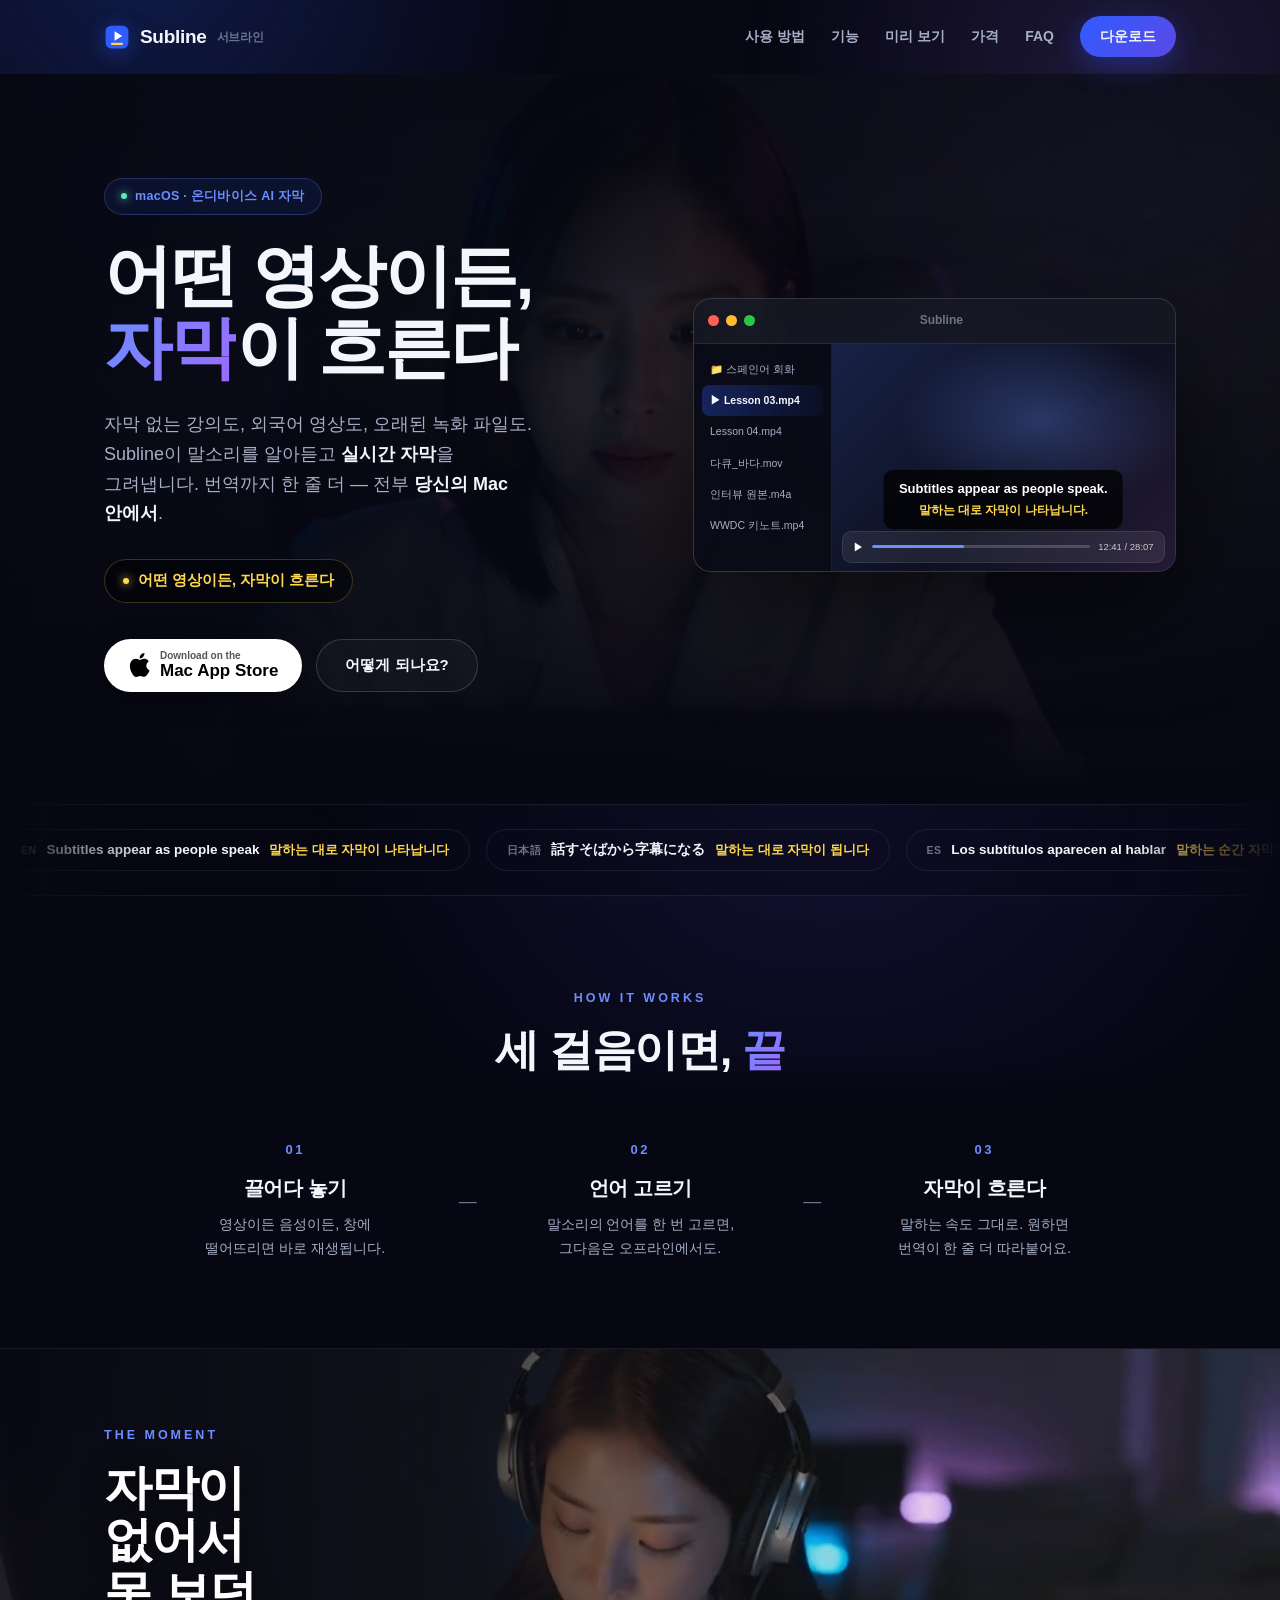
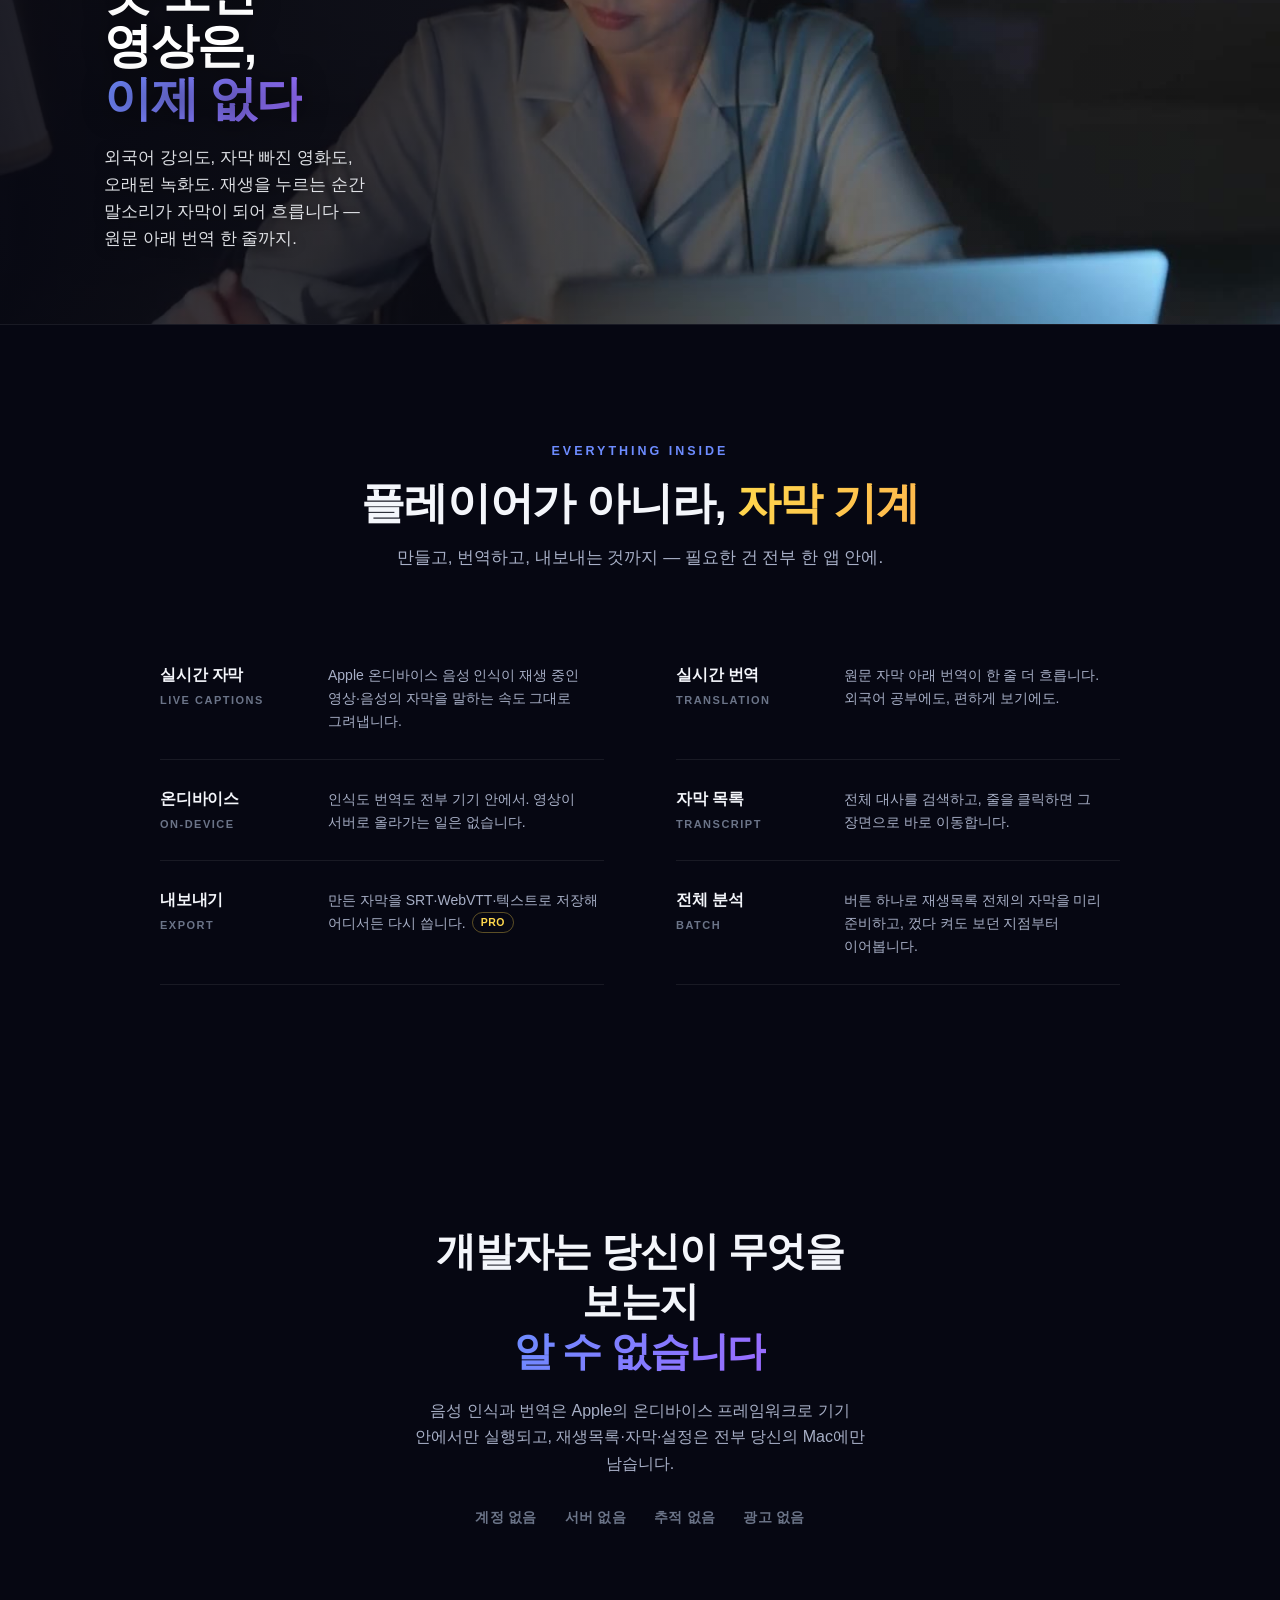
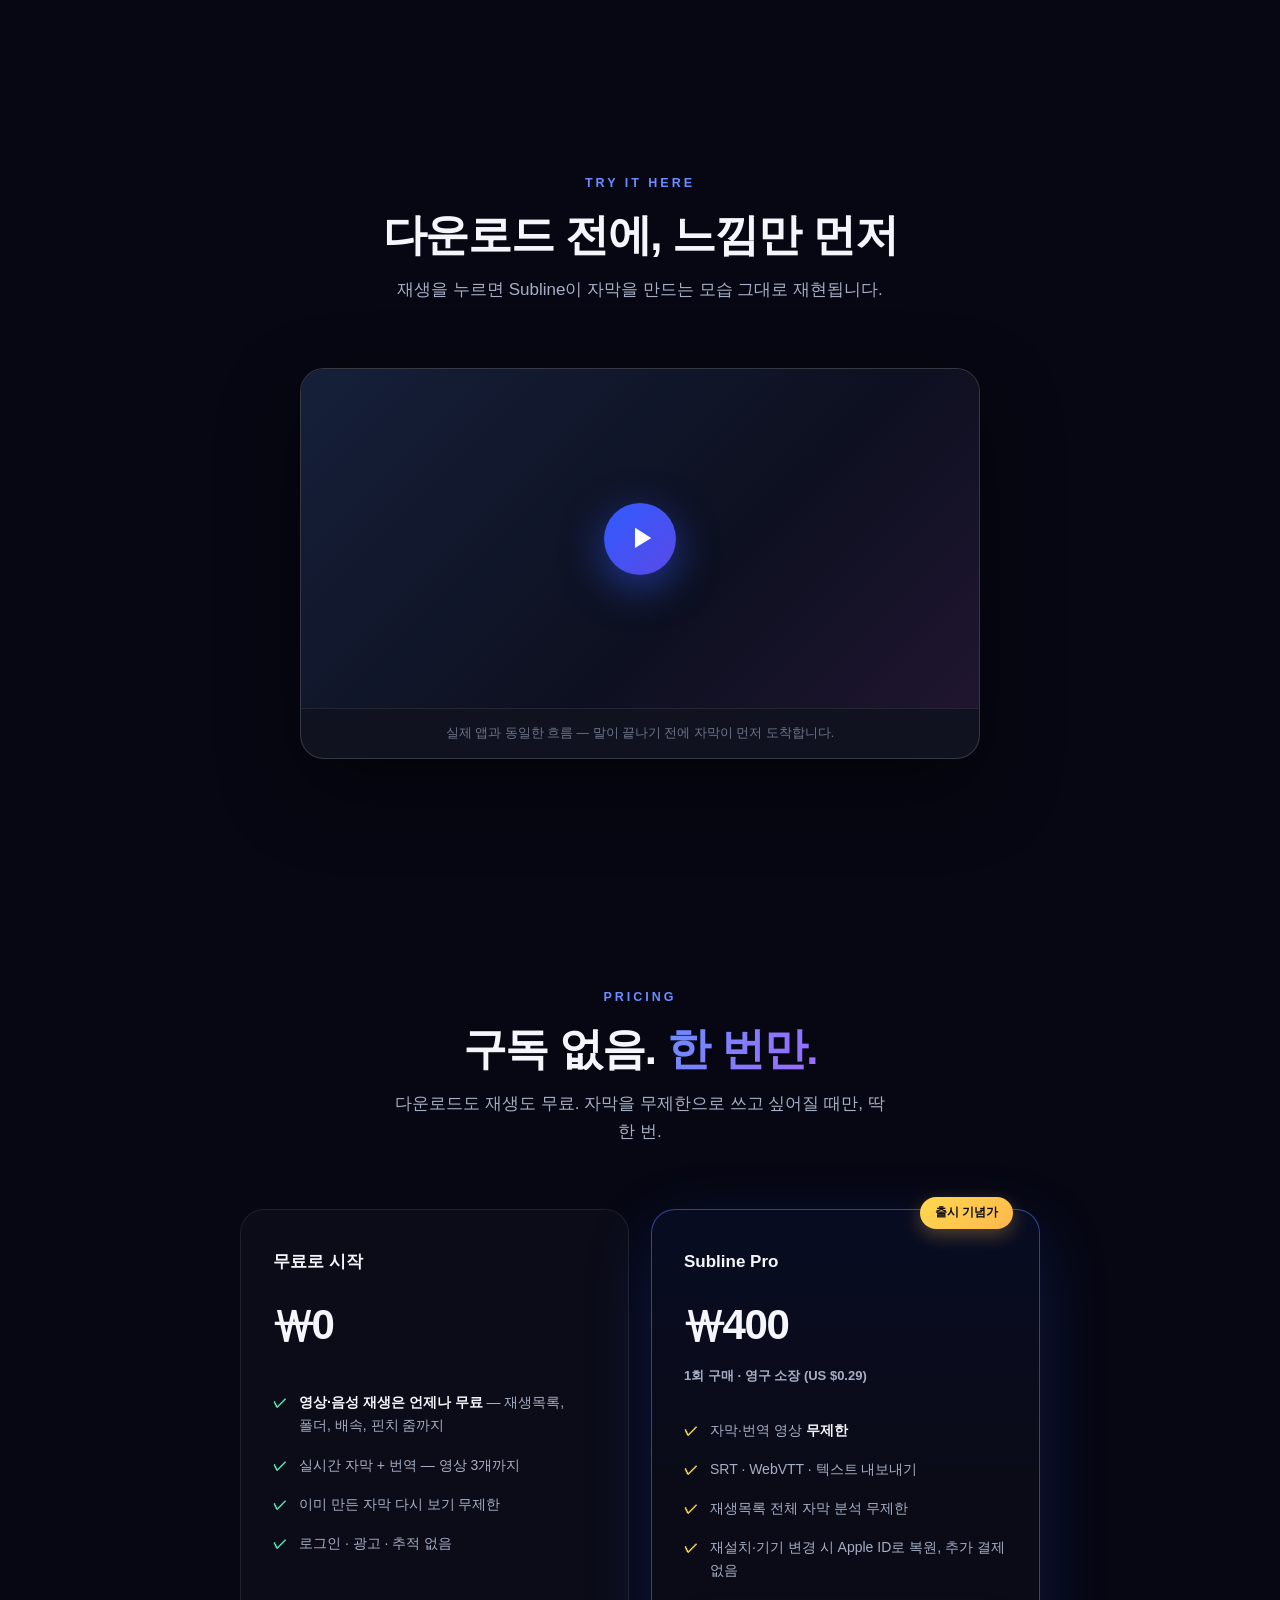
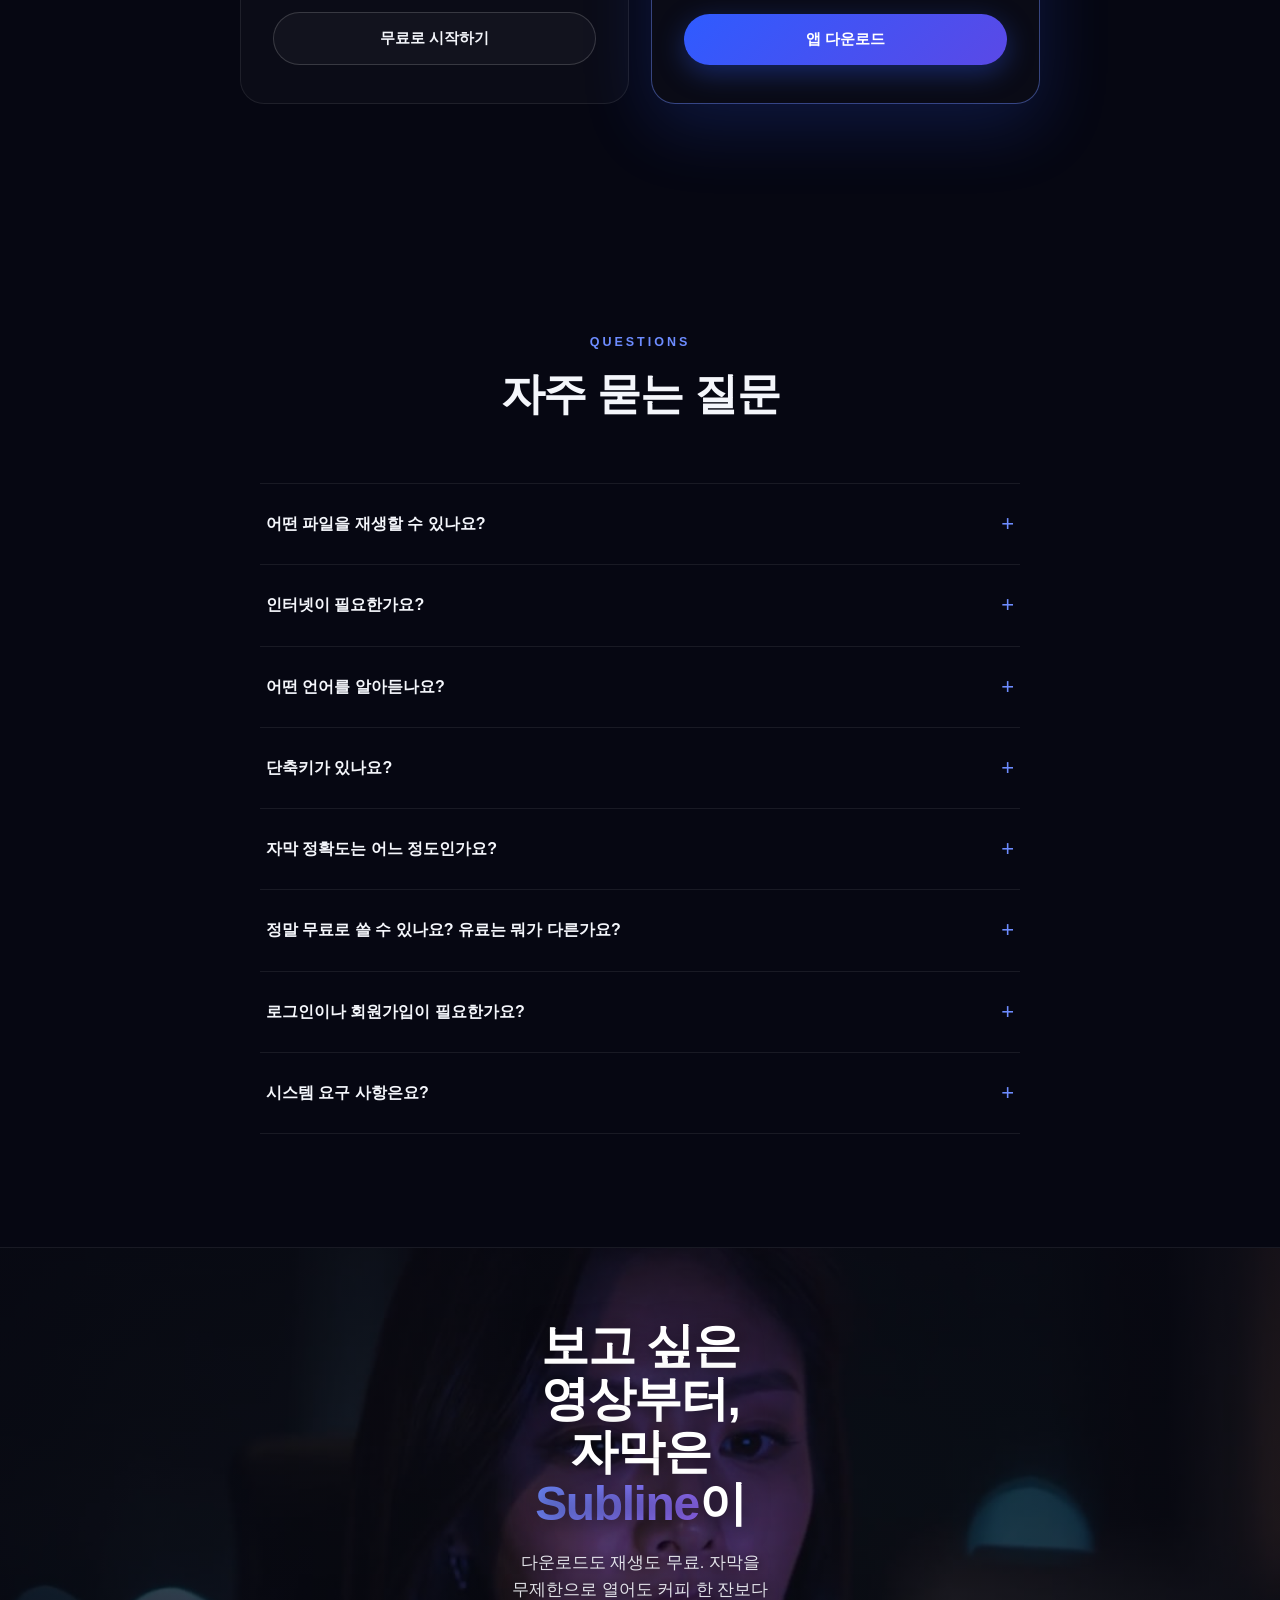
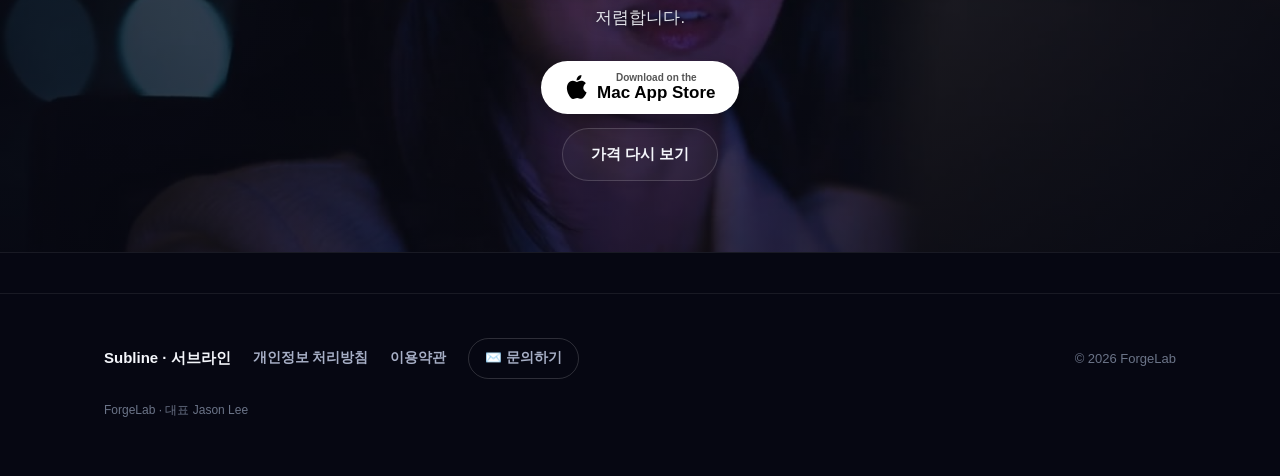
==== docs/index.html @ 776b3bcf "Correct the price to the actual App Store floor: KRW 400 / $0.29 직전 커밋에서 ₩1,500 / $0.99를 "최저가"로 소개했지" ====
<!DOCTYPE html>
<html lang="ko">
<head>
<meta charset="UTF-8" />
<meta name="viewport" content="width=device-width, initial-scale=1.0" />
<title>Subline 서브라인 — 어떤 영상이든, 자막이 흐른다</title>
<meta name="description" content="Subline(서브라인)은 macOS용 영상 플레이어입니다. 온디바이스 음성 인식으로 어떤 영상·음성이든 실시간 자막을 만들고, 번역까지 한 줄 더 얹어줍니다. 영상은 Mac 밖으로 나가지 않습니다. 로그인 없음, 추적 없음." />
<meta property="og:title" content="Subline 서브라인 — 어떤 영상이든, 자막이 흐른다" />
<meta property="og:description" content="온디바이스 AI가 만드는 실시간 자막 + 번역. 영상은 Mac 밖으로 나가지 않습니다." />
<meta property="og:type" content="website" />
<link rel="icon" href="data:image/svg+xml,%3Csvg xmlns='http://www.w3.org/2000/svg' viewBox='0 0 64 64'%3E%3Crect x='4' y='4' width='56' height='56' rx='14' fill='%232F5BFF'/%3E%3Cpath d='M26 18 L45 29.5 L26 41 Z' fill='white'/%3E%3Crect x='17' y='46' width='30' height='5.5' rx='2.75' fill='%23FFD84D'/%3E%3C/svg%3E" />
<link rel="stylesheet" href="styles.css" />
</head>
<body>

<!-- ======================= NAV ======================= -->
<nav class="nav" id="nav">
  <div class="nav-inner">
    <a class="logo" href="#">
      <svg width="26" height="26" viewBox="0 0 64 64" aria-hidden="true"><rect x="4" y="4" width="56" height="56" rx="14" fill="#2F5BFF"/><path d="M26 18 L45 29.5 L26 41 Z" fill="#fff"/><rect x="17" y="46" width="30" height="5.5" rx="2.75" fill="#FFD84D"/></svg>
      Subline <span class="kr">서브라인</span>
    </a>
    <div class="nav-links">
      <a href="#how">사용 방법</a>
      <a href="#features">기능</a>
      <a href="#demo">미리 보기</a>
      <a href="#pricing">가격</a>
      <a href="#faq">FAQ</a>
      <a class="btn primary nav-cta" href="#download">다운로드</a>
    </div>
  </div>
</nav>

<!-- ======================= HERO ======================= -->
<header class="hero-shell" id="download">
  <video class="cine-video hero-bg" autoplay muted loop playsinline preload="metadata" poster="assets/video/hero.jpg" aria-hidden="true">
    <source src="assets/video/hero.mp4" type="video/mp4" />
  </video>
  <div class="hero-scrim" aria-hidden="true"></div>
  <div class="hero wrap">
  <div class="hero-copy">
    <span class="tag">macOS · 온디바이스 AI 자막</span>
    <h1>어떤 영상이든,<br /><span class="hl">자막</span>이 흐른다</h1>
    <p class="sub">
      자막 없는 강의도, 외국어 영상도, 오래된 녹화 파일도.
      Subline이 말소리를 알아듣고 <strong>실시간 자막</strong>을 그려냅니다.
      번역까지 한 줄 더 — 전부 <strong>당신의 Mac 안에서</strong>.
    </p>
    <span class="hero-caption" id="heroCaption">어떤 영상이든, 자막이 흐른다</span>
    <div class="hero-ctas">
      <!-- TODO: 출시 후 App Store 링크로 교체 -->
      <a class="store-badge" href="#" onclick="alert('App Store 출시 준비 중입니다!'); return false;">
        <svg width="22" height="26" viewBox="0 0 22 26" fill="currentColor" aria-hidden="true"><path d="M18.3 13.8c0-3 2.5-4.5 2.6-4.6-1.4-2.1-3.6-2.4-4.4-2.4-1.9-.2-3.7 1.1-4.6 1.1-1 0-2.4-1.1-4-1.1-2 0-3.9 1.2-5 3-2.1 3.7-.5 9.1 1.5 12.1 1 1.5 2.2 3.1 3.8 3 1.5-.1 2.1-1 4-1s2.4 1 4 .9c1.7 0 2.7-1.5 3.7-3 1.2-1.7 1.6-3.4 1.7-3.5-.1 0-3.2-1.2-3.3-4.5zM15.2 4.8c.8-1 1.4-2.4 1.2-3.8-1.2.1-2.7.8-3.5 1.8-.8.9-1.5 2.3-1.3 3.7 1.4.1 2.8-.7 3.6-1.7z"/></svg>
        <span><small>Download on the</small><span class="big">Mac App Store</span></span>
      </a>
      <a class="btn ghost" href="#how">어떻게 되나요?</a>
    </div>
  </div>

  <!-- CSS-drawn app preview -->
  <div class="hero-stage">
    <div class="mac-window" id="heroMock" aria-hidden="true">
      <div class="mac-titlebar">
        <span class="mac-dot r"></span><span class="mac-dot y"></span><span class="mac-dot g"></span>
        <span class="mac-title">Subline</span>
      </div>
      <div class="mock-body">
        <div class="mock-sidebar">
          <div class="mock-side-row">📁 스페인어 회화</div>
          <div class="mock-side-row on">▶ Lesson 03.mp4</div>
          <div class="mock-side-row">Lesson 04.mp4</div>
          <div class="mock-side-row">다큐_바다.mov</div>
          <div class="mock-side-row">인터뷰 원본.m4a</div>
          <div class="mock-side-row">WWDC 키노트.mp4</div>
        </div>
        <div class="mock-stage">
          <div class="mock-glow"></div>
          <div class="mock-wave">
            <i></i><i></i><i></i><i></i><i></i><i></i><i></i><i></i><i></i><i></i><i></i><i></i><i></i><i></i>
          </div>
          <div class="mock-cap" id="mockCap">
            <span class="en">Subtitles appear as people speak.</span>
            <span class="ko">말하는 대로 자막이 나타납니다.</span>
          </div>
          <div class="mock-controls">
            <span class="tri">▶</span>
            <div class="mock-progress"><i></i></div>
            <span class="mock-time">12:41 / 28:07</span>
          </div>
        </div>
      </div>
    </div>
  </div>
  </div>
</header>

<!-- ======================= FLOWING CAPTION MARQUEE ======================= -->
<div class="marquee" aria-hidden="true">
  <div class="marquee-track" id="capTrack"></div>
</div>

<!-- ======================= FLOW (three quiet steps) ======================= -->
<section id="how" class="flow">
  <div class="wrap">
    <div class="sec-head" data-reveal="up">
      <span class="sec-kicker">How it works</span>
      <h2>세 걸음이면, <span class="hl">끝</span></h2>
    </div>
    <div class="flow-strip">
      <div class="flow-step" data-reveal="up">
        <span class="flow-num">01</span>
        <h3>끌어다 놓기</h3>
        <p>영상이든 음성이든, 창에 떨어뜨리면 바로 재생됩니다.</p>
      </div>
      <span class="flow-sep" aria-hidden="true">—</span>
      <div class="flow-step" data-reveal="up" data-reveal-delay="140">
        <span class="flow-num">02</span>
        <h3>언어 고르기</h3>
        <p>말소리의 언어를 한 번 고르면, 그다음은 오프라인에서도.</p>
      </div>
      <span class="flow-sep" aria-hidden="true">—</span>
      <div class="flow-step" data-reveal="up" data-reveal-delay="280">
        <span class="flow-num">03</span>
        <h3>자막이 흐른다</h3>
        <p>말하는 속도 그대로. 원하면 번역이 한 줄 더 따라붙어요.</p>
      </div>
    </div>
  </div>
</section>

<!-- ======================= CINEMATIC BAND · STUDY ======================= -->
<section id="motion" class="cine">
  <video class="cine-video" autoplay muted loop playsinline preload="metadata" poster="assets/video/study.jpg">
    <source src="assets/video/study.mp4" type="video/mp4" />
  </video>
  <div class="cine-scrim left"></div>
  <div class="cine-inner">
    <div class="cine-copy" data-reveal="left">
      <span class="sec-kicker">The moment</span>
      <h2>자막이 없어서<br />못 보던 영상은,<br /><span class="hl">이제 없다</span></h2>
      <p>외국어 강의도, 자막 빠진 영화도, 오래된 녹화도. 재생을 누르는 순간 말소리가 자막이 되어 흐릅니다 — 원문 아래 번역 한 줄까지.</p>
    </div>
  </div>
</section>

<!-- ======================= FEATURES · editorial list ======================= -->
<section id="features">
  <div class="wrap">
    <div class="sec-head" data-reveal="up">
      <span class="sec-kicker">Everything inside</span>
      <h2>플레이어가 아니라, <u>자막 기계</u></h2>
      <p>만들고, 번역하고, 내보내는 것까지 — 필요한 건 전부 한 앱 안에.</p>
    </div>
    <div class="featlist">
      <div class="feat" data-reveal="up">
        <h3>실시간 자막<em>Live captions</em></h3>
        <p>Apple 온디바이스 음성 인식이 재생 중인 <span class="nb">영상·음성</span>의 자막을 말하는 속도 그대로 그려냅니다.</p>
      </div>
      <div class="feat" data-reveal="up" data-reveal-delay="80">
        <h3>실시간 번역<em>Translation</em></h3>
        <p>원문 자막 아래 번역이 한 줄 더 흐릅니다. 외국어 공부에도, 편하게 보기에도.</p>
      </div>
      <div class="feat" data-reveal="up" data-reveal-delay="60">
        <h3>온디바이스<em>On-device</em></h3>
        <p>인식도 번역도 전부 기기 안에서. 영상이 서버로 올라가는 일은 없습니다.</p>
      </div>
      <div class="feat" data-reveal="up" data-reveal-delay="140">
        <h3>자막 목록<em>Transcript</em></h3>
        <p>전체 대사를 검색하고, 줄을 클릭하면 그 장면으로 바로 이동합니다.</p>
      </div>
      <div class="feat" data-reveal="up" data-reveal-delay="120">
        <h3>내보내기<em>Export</em></h3>
        <p>만든 자막을 <span class="nb">SRT·WebVTT·텍스트</span>로 저장해 어디서든 다시 씁니다.<span class="pro">PRO</span></p>
      </div>
      <div class="feat" data-reveal="up" data-reveal-delay="200">
        <h3>전체 분석<em>Batch</em></h3>
        <p>버튼 하나로 재생목록 전체의 자막을 미리 준비하고, 껐다 켜도 보던 지점부터 이어봅니다.</p>
      </div>
    </div>
  </div>
</section>

<!-- ======================= PRIVACY STATEMENT ======================= -->
<section class="statement">
  <div class="wrap" data-reveal="zoom">
    <blockquote>개발자는 당신이 무엇을 보는지<br /><span class="hl">알 수 없습니다</span></blockquote>
    <p>음성 인식과 번역은 Apple의 온디바이스 프레임워크로 기기 안에서만 실행되고, <span class="nb">재생목록·자막·설정</span>은 전부 당신의 Mac에만 남습니다.</p>
    <div class="quiet-row">
      <span>계정 없음</span><span>서버 없음</span><span>추적 없음</span><span>광고 없음</span>
    </div>
  </div>
</section>

<!-- ======================= DEMO ======================= -->
<section id="demo">
  <div class="wrap">
    <div class="sec-head" data-reveal="up">
      <span class="sec-kicker">Try it here</span>
      <h2>다운로드 전에, 느낌만 먼저</h2>
      <p>재생을 누르면 Subline이 자막을 만드는 모습 그대로 재현됩니다.</p>
    </div>
    <div class="demo-card" data-reveal="zoom">
      <div class="demo-stage" id="demoStage">
        <button class="demo-play" id="demoPlay" aria-label="데모 재생">▶</button>
        <div class="demo-cap" id="demoCap"><span class="en"></span><span class="ko"></span></div>
      </div>
      <div class="demo-transcript" id="demoTranscript"></div>
      <p class="demo-note">실제 앱과 동일한 흐름 — 말이 끝나기 전에 자막이 먼저 도착합니다.</p>
    </div>
  </div>
</section>

<!-- ======================= PRICING ======================= -->
<section id="pricing">
  <div class="wrap">
    <div class="sec-head" data-reveal="up">
      <span class="sec-kicker">Pricing</span>
      <h2>구독 없음. <span class="hl">한 번만.</span></h2>
      <p>다운로드도 재생도 무료. 자막을 무제한으로 쓰고 싶어질 때만, 딱 한 번.</p>
    </div>
    <div class="pricing">
      <div class="price-card" data-reveal="unfold-l">
        <h3>무료로 시작</h3>
        <div class="price">₩0</div>
        <ul>
          <li><strong><span class="nb">영상·음성</span> 재생은 언제나 무료</strong> — 재생목록, 폴더, 배속, 핀치 줌까지</li>
          <li>실시간 자막 + 번역 — 영상 3개까지</li>
          <li>이미 만든 자막 다시 보기 무제한</li>
          <li>로그인 · 광고 · 추적 없음</li>
        </ul>
        <a class="btn ghost" href="#download" style="margin-top: 24px;">무료로 시작하기</a>
      </div>
      <div class="price-card hot" data-reveal="unfold-r" data-reveal-delay="120">
        <span class="sale-badge">출시 기념가</span>
        <h3>Subline Pro</h3>
        <div class="price">₩400</div>
        <div class="price-note">1회 구매 · 영구 소장 (US $0.29)</div>
        <ul>
          <li><span class="nb">자막·번역</span> 영상 <strong>무제한</strong></li>
          <li>SRT · WebVTT · 텍스트 내보내기</li>
          <li>재생목록 전체 자막 분석 무제한</li>
          <li><span class="nb">재설치·기기 변경</span> 시 Apple ID로 복원, 추가 결제 없음</li>
        </ul>
        <a class="btn primary" href="#download" style="margin-top: 24px;">앱 다운로드</a>
      </div>
    </div>
  </div>
</section>

<!-- ======================= FAQ ======================= -->
<section id="faq">
  <div class="wrap">
    <div class="sec-head" data-reveal="up"><span class="sec-kicker">Questions</span><h2>자주 묻는 질문</h2></div>
    <div class="faq" data-reveal="up">
      <details>
        <summary>어떤 파일을 재생할 수 있나요?</summary>
        <p>macOS가 기본으로 지원하는 영상·음성 형식(MP4, MOV, M4V, M4A, MP3, WAV 등)을 재생할 수 있습니다. 영상뿐 아니라 음성 파일에도 똑같이 자막(스크립트)이 만들어집니다.</p>
      </details>
      <details>
        <summary>인터넷이 필요한가요?</summary>
        <p>자막 언어팩과 번역 모델을 처음 내려받을 때만 필요합니다. 그 후에는 완전히 오프라인으로 동작합니다. 여러분의 영상이 네트워크로 전송되는 일은 없습니다.</p>
      </details>
      <details>
        <summary>어떤 언어를 알아듣나요?</summary>
        <p>Apple 온디바이스 음성 인식이 지원하는 언어(한국어, 영어, 일본어, 중국어, 스페인어 등 다수)를 지원합니다. 설정에서 언어를 고르면 필요한 언어팩을 안내해 드립니다.</p>
      </details>
      <details>
        <summary>단축키가 있나요?</summary>
        <p>네. Space 재생/일시정지, A·S 10초 이동, Z·X·C 배속 조절, V 자막 토글, ⌘O 열기 — 전부 키보드로 조작할 수 있고, 트랙패드 핀치 줌과 두 손가락 이동도 지원합니다. 첫 실행 온보딩에서 한눈에 보여드려요.</p>
      </details>
      <details>
        <summary>자막 정확도는 어느 정도인가요?</summary>
        <p>발음과 녹음 품질에 따라 다르지만, <span class="nb">강의·인터뷰</span>처럼 또렷한 음성에서는 매우 좋은 결과를 보여줍니다. 자동 인식 결과이므로 완벽하지는 않을 수 있고, 만들어진 자막은 SRT로 내보내 자유롭게 다듬을 수 있습니다.</p>
      </details>
      <details>
        <summary>정말 무료로 쓸 수 있나요? 유료는 뭐가 다른가요?</summary>
        <p>앱 다운로드와 <span class="nb">영상·음성</span> 재생(재생목록, 배속, 줌 포함)은 영원히 무료입니다. 실시간 자막과 번역도 영상 3개까지 무료로 체험할 수 있고, 이미 만든 자막은 계속 무료로 볼 수 있습니다. Subline Pro(1회 구매 ₩400)는 <span class="nb">자막·번역</span> 영상 무제한, <span class="nb">SRT·WebVTT·텍스트</span> 내보내기, 재생목록 전체 자막 분석 무제한을 엽니다. 구독이 아니며, Apple ID로 언제든 복원됩니다.</p>
      </details>
      <details>
        <summary>로그인이나 회원가입이 필요한가요?</summary>
        <p>아니요. 계정 없이 바로 시작합니다. 개발자 서버가 아예 없으며, 데이터는 전부 내 Mac에만 저장됩니다. 결제는 Apple App Store가 처리합니다.</p>
      </details>
      <details>
        <summary>시스템 요구 사항은요?</summary>
        <p>macOS 26 이상이 설치된 Apple Silicon Mac에서 동작합니다.</p>
      </details>
    </div>
  </div>
</section>

<!-- ======================= CINEMATIC BAND · CLOSING CTA ======================= -->
<section class="cine tall">
  <video class="cine-video" autoplay muted loop playsinline preload="metadata" poster="assets/video/glow.jpg">
    <source src="assets/video/glow.mp4" type="video/mp4" />
  </video>
  <div class="cine-scrim full"></div>
  <div class="cine-inner center">
    <div class="cine-copy center-copy" data-reveal="up">
      <h2>보고 싶은 영상부터,<br />자막은 <span class="hl">Subline</span>이</h2>
      <p>다운로드도 재생도 무료. 자막을 무제한으로 열어도 커피 한 잔보다 저렴합니다.</p>
      <div class="hero-ctas">
        <a class="store-badge" href="#" onclick="alert('App Store 출시 준비 중입니다!'); return false;">
          <svg width="22" height="26" viewBox="0 0 22 26" fill="currentColor" aria-hidden="true"><path d="M18.3 13.8c0-3 2.5-4.5 2.6-4.6-1.4-2.1-3.6-2.4-4.4-2.4-1.9-.2-3.7 1.1-4.6 1.1-1 0-2.4-1.1-4-1.1-2 0-3.9 1.2-5 3-2.1 3.7-.5 9.1 1.5 12.1 1 1.5 2.2 3.1 3.8 3 1.5-.1 2.1-1 4-1s2.4 1 4 .9c1.7 0 2.7-1.5 3.7-3 1.2-1.7 1.6-3.4 1.7-3.5-.1 0-3.2-1.2-3.3-4.5zM15.2 4.8c.8-1 1.4-2.4 1.2-3.8-1.2.1-2.7.8-3.5 1.8-.8.9-1.5 2.3-1.3 3.7 1.4.1 2.8-.7 3.6-1.7z"/></svg>
          <span><small>Download on the</small><span class="big">Mac App Store</span></span>
        </a>
        <a class="btn ghost" href="#pricing">가격 다시 보기</a>
      </div>
    </div>
  </div>
</section>

<!-- ======================= FOOTER ======================= -->
<footer>
  <div class="wrap">
    <span class="brand">Subline · 서브라인</span>
    <a href="privacy.html">개인정보 처리방침</a>
    <a href="terms.html">이용약관</a>
    <a class="contact-btn" href="mailto:forgelab.aitech@gmail.com?subject=%5BSubline%5D%20%EB%AC%B8%EC%9D%98">✉️ 문의하기</a>
    <span class="copy">© 2026 ForgeLab</span>
    <span class="biz">ForgeLab · 대표 Jason Lee</span>
  </div>
</footer>

<script>
/* ---------- Cinematic videos: pause offscreen, honor reduced-motion ---------- */
(function () {
  var vids = Array.prototype.slice.call(document.querySelectorAll('.cine-video'));
  if (!vids.length) return;
  var reduce = window.matchMedia('(prefers-reduced-motion: reduce)').matches;
  if (reduce) {
    vids.forEach(function (v) { v.removeAttribute('autoplay'); v.pause(); });
    return;
  }
  if (!('IntersectionObserver' in window)) return;
  var io = new IntersectionObserver(function (entries) {
    entries.forEach(function (entry) {
      var v = entry.target;
      if (entry.isIntersecting) { v.play().catch(function () {}); }
      else { v.pause(); }
    });
  }, { threshold: 0.1 });
  vids.forEach(function (v) { io.observe(v); });
})();

/* ---------- Scroll reveal (IntersectionObserver + safety net) ---------- */
(function () {
  var els = Array.prototype.slice.call(document.querySelectorAll('[data-reveal]'));
  function revealAll() { els.forEach(function (el) { el.classList.add('in'); }); }
  if (!('IntersectionObserver' in window)) { revealAll(); return; }
  var io = new IntersectionObserver(function (entries) {
    entries.forEach(function (entry) {
      if (!entry.isIntersecting) return;
      var el = entry.target;
      var delay = parseInt(el.dataset.revealDelay || '0', 10);
      setTimeout(function () { el.classList.add('in'); }, delay);
      io.unobserve(el);
    });
  }, { threshold: 0.15, rootMargin: '0px 0px -8% 0px' });
  els.forEach(function (el) { io.observe(el); });
  // Content must never stay hidden if the observer never fires.
  setTimeout(revealAll, 3000);
})();

/* ---------- Nav: solidify on scroll ---------- */
(function () {
  var nav = document.getElementById('nav');
  function onScroll() { nav.classList.toggle('scrolled', window.scrollY > 24); }
  onScroll();
  window.addEventListener('scroll', onScroll, { passive: true });
})();

/* ---------- Hero mock: subtle parallax ---------- */
(function () {
  var mock = document.getElementById('heroMock');
  if (!mock || window.matchMedia('(prefers-reduced-motion: reduce)').matches) return;
  var ticking = false;
  window.addEventListener('scroll', function () {
    if (ticking) return;
    ticking = true;
    requestAnimationFrame(function () {
      var y = Math.min(window.scrollY, 600);
      mock.style.transform = 'translateY(' + (y * -0.04) + 'px) rotate(' + (y * 0.004) + 'deg)';
      ticking = false;
    });
  }, { passive: true });
})();

/* ---------- Flowing caption marquee ---------- */
(function () {
  var CAPS = [
    ['EN', 'Subtitles appear as people speak', '말하는 대로 자막이 나타납니다'],
    ['日本語', '話すそばから字幕になる', '말하는 대로 자막이 됩니다'],
    ['ES', 'Los subtítulos aparecen al hablar', '말하는 순간 자막이 떠요'],
    ['EN', 'Your videos never leave this Mac', '영상은 이 Mac 밖으로 안 나가요'],
    ['中文', '边说边生成字幕', '말하면서 자막이 만들어져요'],
    ['FR', 'Les sous-titres suivent la parole', '말에 자막이 따라붙어요'],
    ['EN', 'On-device. No servers. No account', '기기 안에서. 서버도 계정도 없이'],
    ['DE', 'Untertitel in Echtzeit', '실시간으로 자막을'],
  ];
  var track = document.getElementById('capTrack');
  if (!track) return;
  function chip(c) {
    return '<span class="cap-chip"><span class="lang">' + c[0] + '</span>' +
           '<span class="o">' + c[1] + '</span><span class="t">' + c[2] + '</span></span>';
  }
  track.innerHTML = (CAPS.map(chip).join('')) + (CAPS.map(chip).join(''));
})();

/* ---------- Scroll spy ---------- */
(function () {
  var links = Array.prototype.slice.call(document.querySelectorAll('.nav-links a[href^="#"]'));
  var byId = {};
  links.forEach(function (a) { byId[a.getAttribute('href').slice(1)] = a; });
  var targets = Object.keys(byId).map(function (id) { return document.getElementById(id); }).filter(Boolean);
  var observer = new IntersectionObserver(function (entries) {
    entries.forEach(function (entry) {
      if (!entry.isIntersecting) return;
      links.forEach(function (a) { a.classList.remove('active'); });
      var link = byId[entry.target.id];
      if (link) link.classList.add('active');
    });
  }, { rootMargin: '-40% 0px -55% 0px' });
  targets.forEach(function (t) { observer.observe(t); });
})();

/* ---------- Hero: cycling caption pairs ---------- */
(function () {
  var PAIRS = [
    ['Subtitles appear as people speak.', '말하는 대로 자막이 나타납니다.'],
    ['No sign-up. No servers. No tracking.', '로그인도, 서버도, 추적도 없습니다.'],
    ['Your videos never leave this Mac.', '영상은 이 Mac 밖으로 나가지 않아요.'],
    ['Learn languages straight from any video.', '어떤 영상으로든 바로 어학 공부.'],
  ];
  var cap = document.getElementById('mockCap');
  var hero = document.getElementById('heroCaption');
  var HEROES = ['어떤 영상이든, 자막이 흐른다', '자막 없는 영상은, 이제 없다', '보고 싶은 영상부터, 자막은 Subline이'];
  var i = 0, h = 0;
  setInterval(function () {
    i = (i + 1) % PAIRS.length;
    cap.style.opacity = 0;
    setTimeout(function () {
      cap.querySelector('.en').textContent = PAIRS[i][0];
      cap.querySelector('.ko').textContent = PAIRS[i][1];
      cap.style.opacity = 1;
    }, 250);
  }, 3400);
  setInterval(function () {
    h = (h + 1) % HEROES.length;
    hero.style.opacity = 0;
    setTimeout(function () { hero.childNodes[hero.childNodes.length - 1].textContent = HEROES[h]; hero.style.opacity = 1; }, 250);
  }, 5100);
})();

/* ---------- Demo: simulated live transcription ---------- */
(function () {
  var LINES = [
    ['00:01', 'Welcome back to the studio.', '스튜디오에 다시 오신 것을 환영합니다.'],
    ['00:04', "Today we're testing something new.", '오늘은 새로운 것을 시험해 볼 거예요.'],
    ['00:08', 'You just drop a video in — that\'s it.', '영상을 끌어다 놓기만 하면 끝이에요.'],
    ['00:12', 'The subtitles are generated on your Mac.', '자막은 여러분의 Mac에서 만들어집니다.'],
    ['00:16', 'Nothing is uploaded, ever.', '그 무엇도 업로드되지 않아요, 절대로.'],
    ['00:19', 'And yes — it translates too.', '그리고 네, 번역도 됩니다.'],
  ];
  var playBtn = document.getElementById('demoPlay');
  var cap = document.getElementById('demoCap');
  var transcript = document.getElementById('demoTranscript');
  var timers = [];
  var running = false;

  playBtn.addEventListener('click', function () {
    if (running) return;
    running = true;
    playBtn.style.display = 'none';
    transcript.innerHTML = '';
    LINES.forEach(function (line, idx) {
      timers.push(setTimeout(function () {
        cap.querySelector('.en').textContent = line[1];
        cap.querySelector('.ko').textContent = line[2];
        cap.classList.add('show');
        var el = document.createElement('div');
        el.className = 'demo-line';
        el.innerHTML = '<span class="t">' + line[0] + '</span>' +
          '<span class="txt">' + line[1] + '<em>' + line[2] + '</em></span>';
        transcript.appendChild(el);
        transcript.scrollTop = transcript.scrollHeight;
        if (idx === LINES.length - 1) {
          timers.push(setTimeout(function () {
            cap.classList.remove('show');
            playBtn.style.display = '';
            playBtn.textContent = '↻';
            running = false;
          }, 2600));
        }
      }, 900 + idx * 2100));
    });
  });
})();
</script>

</body>
</html>
---- docs/styles.css ----
/* ==========================================================================
   Subline — jsonpassion.github.io/subline-site
   Nocturne Editorial: a dark cinema at night, restrained and typographic.
   Boxes, badges and emoji chrome are gone — atmosphere comes from three
   human film clips, hairline rules, and generous space. Brand blue
   #2F5BFF, caption yellow #FFD84D.
   ========================================================================== */

:root {
  --bg: #060712;
  --bg-2: #0a0c18;
  --panel: rgba(255, 255, 255, 0.025);
  --panel-solid: #10131f;
  --hairline: rgba(255, 255, 255, 0.08);
  --hairline-2: rgba(255, 255, 255, 0.16);
  --text: #f4f6fb;
  --body: #a7afc6;
  --dim: #6b7488;

  --blue: #2f5bff;
  --blue-bright: #6d8cff;
  --indigo: #5a49e6;
  --violet: #9a6bff;
  --yellow: #ffd84d;
  --mint: #5ee9b5;

  --radius: 18px;
  --radius-lg: 24px;
  --ease-out: cubic-bezier(0.16, 1, 0.3, 1);
  --wrap: 1120px;
}

* { margin: 0; padding: 0; box-sizing: border-box; }

html { scroll-behavior: smooth; }

body {
  font-family: -apple-system, BlinkMacSystemFont, "Apple SD Gothic Neo", "Segoe UI", Roboto, sans-serif;
  background: var(--bg);
  color: var(--text);
  line-height: 1.65;
  -webkit-font-smoothing: antialiased;
  overflow-x: hidden;
  /* Korean wraps at 어절 boundaries; break-word is the safety net. */
  word-break: keep-all;
  overflow-wrap: break-word;
}

/* --- Atmosphere: one slow aurora + fine grain, fixed behind everything --- */
body::before {
  content: "";
  position: fixed; inset: -20% -10% -20% -10%;
  z-index: -2;
  background:
    radial-gradient(38% 42% at 18% 12%, rgba(47, 91, 255, 0.22), transparent 70%),
    radial-gradient(34% 40% at 82% 20%, rgba(154, 107, 255, 0.16), transparent 72%),
    radial-gradient(46% 46% at 62% 78%, rgba(90, 73, 230, 0.15), transparent 72%);
  filter: blur(22px);
  animation: aurora 30s ease-in-out infinite alternate;
}
@keyframes aurora {
  0%   { transform: translate3d(-2%, -1%, 0) scale(1);   }
  50%  { transform: translate3d(3%, 2%, 0)  scale(1.07); }
  100% { transform: translate3d(-1%, 3%, 0) scale(1.03); }
}
body::after {
  content: "";
  position: fixed; inset: 0; z-index: -1; pointer-events: none;
  opacity: 0.045; mix-blend-mode: overlay;
  background-image: url("data:image/svg+xml,%3Csvg xmlns='http://www.w3.org/2000/svg' width='140' height='140'%3E%3Cfilter id='n'%3E%3CfeTurbulence type='fractalNoise' baseFrequency='0.9' numOctaves='2'/%3E%3C/filter%3E%3Crect width='100%25' height='100%25' filter='url(%23n)'/%3E%3C/svg%3E");
}

.wrap { max-width: var(--wrap); margin: 0 auto; padding: 0 24px; }

a { color: var(--blue-bright); text-decoration: none; }

/* Binds a short interpunct compound ("영상·음성") into one unbreakable unit. */
.nb { white-space: nowrap; }

/* ------------------------- Scroll-reveal system ------------------------- */
[data-reveal] {
  opacity: 0;
  transition: opacity 0.9s var(--ease-out), transform 0.9s var(--ease-out), filter 0.9s var(--ease-out);
  will-change: opacity, transform;
}
[data-reveal="up"]     { transform: translateY(36px); }
[data-reveal="left"]   { transform: translateX(-52px); }
[data-reveal="right"]  { transform: translateX(52px); }
[data-reveal="unfold-l"] { transform: perspective(1400px) rotateY(16deg) translateX(-36px); transform-origin: left center; filter: blur(3px); }
[data-reveal="unfold-r"] { transform: perspective(1400px) rotateY(-16deg) translateX(36px); transform-origin: right center; filter: blur(3px); }
[data-reveal="zoom"]   { transform: scale(0.94); filter: blur(2px); }
[data-reveal].in { opacity: 1; transform: none; filter: none; }

/* ------------------------------ Nav ------------------------------ */
.nav {
  position: sticky; top: 0; z-index: 50;
  transition: background 0.3s ease, border-color 0.3s ease, backdrop-filter 0.3s ease;
  border-bottom: 1px solid transparent;
}
.nav.scrolled {
  background: rgba(6, 7, 18, 0.7);
  backdrop-filter: blur(16px) saturate(1.4);
  -webkit-backdrop-filter: blur(16px) saturate(1.4);
  border-bottom-color: var(--hairline);
}
.nav-inner {
  max-width: var(--wrap); margin: 0 auto; padding: 16px 24px;
  display: flex; align-items: center; gap: 28px;
}
.logo {
  display: flex; align-items: center; gap: 10px;
  font-weight: 900; font-size: 19px; color: var(--text); letter-spacing: -0.3px;
}
.logo svg { display: block; filter: drop-shadow(0 3px 10px rgba(47, 91, 255, 0.45)); }
.logo .kr { font-size: 12px; font-weight: 700; color: var(--dim); margin-top: 3px; }
.nav-links { margin-left: auto; display: flex; align-items: center; gap: 26px; }
.nav-links a { color: var(--body); font-size: 14px; font-weight: 600; position: relative; transition: color 0.2s ease; }
.nav-links a:not(.nav-cta)::after {
  content: ""; position: absolute; left: 0; right: 100%; bottom: -6px; height: 2px;
  background: var(--blue-bright); border-radius: 2px; transition: right 0.3s var(--ease-out);
}
.nav-links a:not(.nav-cta):hover::after,
.nav-links a.active::after { right: 0; }
.nav-links a:hover, .nav-links a.active { color: var(--text); }

.btn {
  display: inline-flex; align-items: center; justify-content: center; gap: 8px;
  padding: 13px 28px; border-radius: 999px;
  font-size: 15px; font-weight: 700; cursor: pointer;
  border: none; transition: transform 0.16s var(--ease-out), box-shadow 0.2s ease, background 0.2s ease, border-color 0.2s ease;
}
.btn.primary {
  background: linear-gradient(135deg, var(--blue), var(--indigo));
  color: #fff; box-shadow: 0 8px 28px rgba(47, 91, 255, 0.35);
}
.btn.primary:hover { transform: translateY(-2px); box-shadow: 0 14px 38px rgba(47, 91, 255, 0.5); }
.btn.ghost { background: rgba(255, 255, 255, 0.03); color: var(--text); border: 1px solid var(--hairline-2); }
.btn.ghost:hover { border-color: var(--blue-bright); background: rgba(109, 140, 255, 0.08); }
.nav-cta { padding: 9px 20px; font-size: 13px; }

/* ------------------------------ Hero ------------------------------ */
.hero-shell { position: relative; overflow: hidden; }
.hero-bg {
  position: absolute; inset: 0; width: 100%; height: 100%;
  object-fit: cover; opacity: 0.5; z-index: 0;
}
.hero-scrim {
  position: absolute; inset: 0; z-index: 1;
  background:
    linear-gradient(90deg, rgba(6, 7, 18, 0.88) 0%, rgba(6, 7, 18, 0.55) 46%, rgba(6, 7, 18, 0.2) 100%),
    linear-gradient(180deg, rgba(6, 7, 18, 0.5) 0%, rgba(6, 7, 18, 0.1) 42%, var(--bg) 98%);
}
.hero {
  display: grid; grid-template-columns: 1.05fr 0.95fr; gap: 56px; align-items: center;
  padding: 104px 24px 112px; position: relative; z-index: 2;
}
.hero h1 { font-size: clamp(40px, 6vw, 68px); line-height: 1.07; font-weight: 900; letter-spacing: -2.2px; }
.hero h1 .hl {
  background: linear-gradient(120deg, var(--blue-bright), var(--violet));
  -webkit-background-clip: text; background-clip: text; color: transparent;
}
.hero .sub { margin-top: 26px; font-size: 18px; color: var(--body); max-width: 44ch; }
.hero .sub strong { color: var(--text); font-weight: 700; }
.hero-caption {
  display: inline-flex; align-items: center; gap: 9px; margin-top: 30px;
  background: rgba(0, 0, 0, 0.45); color: var(--yellow);
  font-size: 14.5px; font-weight: 700;
  padding: 9px 18px; border-radius: 999px;
  border: 1px solid rgba(255, 216, 77, 0.22);
  backdrop-filter: blur(6px);
  transition: opacity 0.4s ease;
}
.hero-caption::before {
  content: ""; width: 6px; height: 6px; border-radius: 50%;
  background: var(--yellow); box-shadow: 0 0 9px var(--yellow);
  animation: pulse 1.8s ease-in-out infinite;
}
@keyframes pulse { 0%, 100% { opacity: 1; } 50% { opacity: 0.35; } }
.hero-ctas { margin-top: 36px; display: flex; gap: 14px; flex-wrap: wrap; align-items: center; }

.store-badge {
  display: inline-flex; align-items: center; gap: 10px;
  background: #fff; color: #000; border-radius: 999px; padding: 11px 24px;
  font-weight: 700; line-height: 1.15;
  transition: transform 0.16s var(--ease-out), box-shadow 0.2s ease;
  box-shadow: 0 8px 26px rgba(0, 0, 0, 0.35);
}
.store-badge:hover { transform: translateY(-2px); box-shadow: 0 14px 36px rgba(0, 0, 0, 0.45); }
.store-badge small { display: block; font-size: 10px; font-weight: 600; color: #555; }
.store-badge .big { display: block; font-size: 17px; font-weight: 800; }

.tag {
  display: inline-flex; align-items: center; gap: 8px; padding: 7px 16px; border-radius: 999px;
  background: rgba(47, 91, 255, 0.1); border: 1px solid rgba(109, 140, 255, 0.26);
  color: var(--blue-bright); font-size: 12.5px; font-weight: 700; letter-spacing: 0.3px;
  margin-bottom: 24px;
}
.tag::before { content: ""; width: 6px; height: 6px; border-radius: 50%; background: var(--mint); box-shadow: 0 0 8px var(--mint); }

/* --------------------- Mac window mock (hero) --------------------- */
.hero-stage { position: relative; z-index: 1; }
.hero-stage::before {
  content: ""; position: absolute; inset: -14% -8%; z-index: -1;
  background: radial-gradient(50% 50% at 50% 45%, rgba(90, 73, 230, 0.3), transparent 72%);
  filter: blur(30px);
}
.mac-window {
  background: rgba(13, 16, 28, 0.9);
  border: 1px solid var(--hairline-2);
  border-radius: var(--radius);
  overflow: hidden;
  box-shadow: 0 40px 100px rgba(0, 0, 0, 0.6);
  will-change: transform;
}
.mac-titlebar {
  display: flex; align-items: center; gap: 7px;
  padding: 12px 14px; background: rgba(255, 255, 255, 0.03); border-bottom: 1px solid var(--hairline);
}
.mac-dot { width: 11px; height: 11px; border-radius: 50%; }
.mac-dot.r { background: #ff5f57; } .mac-dot.y { background: #febc2e; } .mac-dot.g { background: #28c840; }
.mac-title { margin: 0 auto; font-size: 12px; color: var(--dim); font-weight: 600; padding-right: 40px; }

.mock-body { display: grid; grid-template-columns: 138px 1fr; }
.mock-sidebar { border-right: 1px solid var(--hairline); padding: 10px 8px; background: rgba(6, 7, 18, 0.5); }
.mock-side-row {
  font-size: 10.5px; color: var(--body); padding: 7px 8px; border-radius: 7px;
  white-space: nowrap; overflow: hidden; text-overflow: ellipsis;
}
.mock-side-row.on { background: linear-gradient(90deg, rgba(47, 91, 255, 0.3), rgba(47, 91, 255, 0.06)); color: var(--text); font-weight: 700; }

.mock-stage { position: relative; aspect-ratio: 16 / 10.6; background: linear-gradient(135deg, #182247 0%, #0d1020 55%, #241a34 100%); overflow: hidden; }
.mock-glow { position: absolute; inset: 0; background: radial-gradient(60% 55% at 62% 34%, rgba(109, 140, 255, 0.3), transparent 70%); }
.mock-wave { position: absolute; left: 0; right: 0; top: 34%; display: flex; align-items: center; justify-content: center; gap: 4px; height: 46px; }
.mock-wave i { width: 4px; border-radius: 3px; background: var(--blue-bright); opacity: 0.85; animation: wave 1.15s ease-in-out infinite; }
.mock-wave i:nth-child(2n) { animation-delay: 0.15s; background: var(--mint); }
.mock-wave i:nth-child(3n) { animation-delay: 0.3s; }
.mock-wave i:nth-child(5n) { animation-delay: 0.45s; background: var(--yellow); }
@keyframes wave { 0%, 100% { height: 8px; } 50% { height: 42px; } }

.mock-cap {
  position: absolute; left: 50%; bottom: 42px; transform: translateX(-50%);
  width: max-content; max-width: 88%; text-align: center;
  background: rgba(0, 0, 0, 0.74); border-radius: 9px; padding: 8px 15px;
  transition: opacity 0.3s ease;
}
.mock-cap .en { display: block; color: #fff; font-size: 13px; font-weight: 700; }
.mock-cap .ko { display: block; color: var(--yellow); font-size: 12px; font-weight: 700; margin-top: 2px; }

.mock-controls {
  position: absolute; left: 10px; right: 10px; bottom: 8px;
  display: flex; align-items: center; gap: 8px;
  background: rgba(255, 255, 255, 0.08); border: 1px solid rgba(255, 255, 255, 0.09);
  border-radius: 9px; padding: 6px 10px; backdrop-filter: blur(6px);
}
.mock-controls .tri { color: #fff; font-size: 11px; }
.mock-progress { flex: 1; height: 3px; border-radius: 2px; background: rgba(255, 255, 255, 0.18); overflow: hidden; }
.mock-progress i { display: block; height: 100%; width: 42%; background: var(--blue-bright); border-radius: 2px; animation: progress 14s linear infinite; }
@keyframes progress { from { width: 12%; } to { width: 88%; } }
.mock-time { font-size: 9.5px; color: rgba(255, 255, 255, 0.75); font-variant-numeric: tabular-nums; }

/* ---------------------- Flowing caption marquee ---------------------- */
.marquee {
  position: relative; padding: 24px 0; overflow: hidden;
  border-top: 1px solid var(--hairline); border-bottom: 1px solid var(--hairline);
  background: rgba(6, 7, 18, 0.4);
  -webkit-mask-image: linear-gradient(90deg, transparent, #000 12%, #000 88%, transparent);
  mask-image: linear-gradient(90deg, transparent, #000 12%, #000 88%, transparent);
}
.marquee-track { display: flex; gap: 16px; width: max-content; animation: marquee 46s linear infinite; }
.marquee:hover .marquee-track { animation-play-state: paused; }
@keyframes marquee { to { transform: translateX(-50%); } }
.cap-chip {
  display: inline-flex; align-items: baseline; gap: 10px; flex-shrink: 0;
  border: 1px solid var(--hairline);
  border-radius: 999px; padding: 9px 20px; font-size: 13.5px; white-space: nowrap;
}
.cap-chip .o { color: var(--text); font-weight: 600; }
.cap-chip .t { color: var(--yellow); font-size: 12.5px; font-weight: 600; }
.cap-chip .lang { color: var(--dim); font-size: 10.5px; font-weight: 800; letter-spacing: 0.4px; text-transform: uppercase; }

/* ------------------------------ Sections ------------------------------ */
section { padding: 112px 0; position: relative; }
.sec-head { text-align: center; margin-bottom: 64px; }
.sec-kicker {
  display: inline-block; color: var(--blue-bright); font-size: 12.5px; font-weight: 800;
  letter-spacing: 3px; text-transform: uppercase; margin-bottom: 16px;
}
.sec-head h2 { font-size: clamp(28px, 4vw, 44px); font-weight: 900; letter-spacing: -1.2px; line-height: 1.14; }
.sec-head h2 u { text-decoration: none; background: linear-gradient(120deg, var(--yellow), #ffb84d); -webkit-background-clip: text; background-clip: text; color: transparent; }
.sec-head h2 .hl { background: linear-gradient(120deg, var(--blue-bright), var(--violet)); -webkit-background-clip: text; background-clip: text; color: transparent; }
.sec-head p { color: var(--body); margin-top: 16px; font-size: 17px; max-width: 52ch; margin-left: auto; margin-right: auto; }

/* Flow strip — the three steps as one quiet typographic line */
.flow { padding: 88px 0; }
.flow-strip {
  display: grid; grid-template-columns: 1fr auto 1fr auto 1fr; gap: 28px; align-items: start;
  max-width: 960px; margin: 0 auto;
}
.flow-step { text-align: center; }
.flow-num {
  display: block; font-size: 13px; font-weight: 800; letter-spacing: 2.5px;
  color: var(--blue-bright); margin-bottom: 12px;
}
.flow-step h3 { font-size: 20px; font-weight: 800; letter-spacing: -0.4px; margin-bottom: 8px; }
.flow-step p { color: var(--body); font-size: 14px; max-width: 26ch; margin: 0 auto; }
.flow-sep {
  align-self: center; color: var(--dim); font-size: 18px; font-weight: 300;
  padding-top: 6px;
}

/* Features — editorial two-column list, hairline rules, no boxes */
.featlist {
  max-width: 960px; margin: 0 auto;
  display: grid; grid-template-columns: 1fr 1fr; column-gap: 72px;
}
.feat {
  display: grid; grid-template-columns: 148px 1fr; gap: 20px; align-items: baseline;
  padding: 26px 0; border-bottom: 1px solid var(--hairline);
}
.feat h3 { font-size: 15.5px; font-weight: 800; letter-spacing: -0.2px; }
.feat h3 em { display: block; font-style: normal; font-size: 11px; font-weight: 700; letter-spacing: 1.5px; color: var(--dim); text-transform: uppercase; margin-top: 3px; }
.feat p { color: var(--body); font-size: 14px; line-height: 1.65; }
.feat p .pro {
  display: inline-block; margin-left: 6px; padding: 1px 8px; border-radius: 999px;
  font-size: 10.5px; font-weight: 800; letter-spacing: 0.5px;
  color: var(--yellow); border: 1px solid rgba(255, 216, 77, 0.35);
  vertical-align: 2px;
}

/* Privacy — a quiet typographic statement, no chrome */
.statement { text-align: center; padding: 128px 0; }
.statement blockquote {
  font-size: clamp(26px, 3.6vw, 40px); font-weight: 900; letter-spacing: -1.2px; line-height: 1.25;
  max-width: 22ch; margin: 0 auto;
}
.statement blockquote .hl { background: linear-gradient(120deg, var(--blue-bright), var(--violet)); -webkit-background-clip: text; background-clip: text; color: transparent; }
.statement p { color: var(--body); font-size: 16px; margin: 22px auto 0; max-width: 52ch; }
.statement .quiet-row {
  display: flex; gap: 28px; justify-content: center; flex-wrap: wrap;
  margin-top: 30px; color: var(--dim); font-size: 13.5px; font-weight: 700; letter-spacing: 0.3px;
}

/* Cinematic full-bleed video bands */
.cine {
  position: relative; overflow: hidden; padding: 0;
  min-height: 480px; display: flex; align-items: center;
  border-top: 1px solid var(--hairline); border-bottom: 1px solid var(--hairline);
}
.cine.tall { min-height: 560px; }
.cine-video { position: absolute; inset: 0; width: 100%; height: 100%; object-fit: cover; z-index: 0; }
.cine-scrim { position: absolute; inset: 0; z-index: 1; }
.cine-scrim.left {
  background: linear-gradient(90deg, rgba(6, 7, 18, 0.9) 0%, rgba(6, 7, 18, 0.66) 36%, rgba(6, 7, 18, 0.1) 64%, transparent 100%);
}
.cine-scrim.full {
  background: radial-gradient(72% 92% at 50% 50%, rgba(6, 7, 18, 0.56), rgba(6, 7, 18, 0.88));
}
.cine-inner { position: relative; z-index: 2; max-width: var(--wrap); margin: 0 auto; padding: 72px 24px; width: 100%; }
.cine-inner.center { text-align: center; }
.cine-copy { max-width: 30ch; }
.cine-copy.center-copy { max-width: 34ch; margin: 0 auto; }
.cine-copy h2 {
  font-size: clamp(28px, 4.6vw, 48px); font-weight: 900; letter-spacing: -1.4px; line-height: 1.1;
  color: #fff; text-shadow: 0 2px 24px rgba(0, 0, 0, 0.6);
}
.cine-copy .hl {
  background: linear-gradient(120deg, var(--blue-bright), var(--violet));
  -webkit-background-clip: text; background-clip: text; color: transparent;
}
.cine-copy p {
  margin-top: 18px; font-size: 16.5px; line-height: 1.65;
  color: rgba(244, 246, 251, 0.9); text-shadow: 0 1px 12px rgba(0, 0, 0, 0.7);
}
.cine-copy.center-copy p { margin-left: auto; margin-right: auto; }
.cine-copy strong { color: #fff; font-weight: 800; }
.cine-copy .sec-kicker { color: var(--blue-bright); }
.cine-copy .hero-ctas { margin-top: 30px; }
.cine-inner.center .hero-ctas { justify-content: center; }

/* Demo */
.demo-card {
  max-width: 680px; margin: 0 auto;
  background: var(--panel-solid); border: 1px solid var(--hairline-2); border-radius: var(--radius-lg);
  overflow: hidden; box-shadow: 0 30px 80px rgba(0, 0, 0, 0.45);
}
.demo-stage {
  position: relative; aspect-ratio: 16 / 8;
  background: linear-gradient(135deg, #16203a 0%, #0d1020 60%, #201530 100%);
  display: flex; align-items: center; justify-content: center;
}
.demo-play {
  width: 72px; height: 72px; border-radius: 50%;
  background: linear-gradient(135deg, var(--blue), var(--indigo)); border: none; cursor: pointer;
  color: #fff; font-size: 25px; padding-left: 6px;
  box-shadow: 0 12px 40px rgba(47, 91, 255, 0.5);
  transition: transform 0.16s var(--ease-out);
}
.demo-play:hover { transform: scale(1.08); }
.demo-cap {
  position: absolute; left: 50%; bottom: 20px; transform: translateX(-50%);
  width: max-content; max-width: 90%; text-align: center;
  background: rgba(0, 0, 0, 0.74); border-radius: 9px; padding: 9px 18px;
  opacity: 0; transition: opacity 0.25s ease;
}
.demo-cap.show { opacity: 1; }
.demo-cap .en { display: block; color: #fff; font-size: 15px; font-weight: 700; }
.demo-cap .ko { display: block; color: var(--yellow); font-size: 13.5px; font-weight: 700; margin-top: 3px; }
.demo-transcript { border-top: 1px solid var(--hairline); max-height: 200px; overflow-y: auto; }
.demo-line { display: flex; gap: 14px; padding: 11px 22px; border-bottom: 1px solid rgba(255, 255, 255, 0.05); animation: lineIn 0.35s var(--ease-out); }
@keyframes lineIn { from { opacity: 0; transform: translateY(8px); } to { opacity: 1; transform: none; } }
.demo-line .t { color: var(--dim); font-size: 11.5px; font-family: ui-monospace, "SF Mono", Menlo, monospace; padding-top: 2px; min-width: 42px; }
.demo-line .txt { font-size: 14px; }
.demo-line .txt em { display: block; font-style: normal; color: var(--yellow); font-size: 12.5px; opacity: 0.95; margin-top: 2px; }
.demo-note { text-align: center; color: var(--dim); font-size: 12.5px; padding: 14px; }

/* Pricing */
.pricing { display: grid; grid-template-columns: repeat(2, minmax(0, 1fr)); gap: 22px; max-width: 800px; margin: 0 auto; }
.price-card {
  position: relative;
  background: var(--panel); border: 1px solid var(--hairline); border-radius: var(--radius-lg);
  padding: 38px 32px; display: flex; flex-direction: column;
  transition: transform 0.3s var(--ease-out), border-color 0.3s ease;
}
.price-card:hover { transform: translateY(-4px); border-color: var(--hairline-2); }
.price-card.hot {
  border-color: rgba(109, 140, 255, 0.45);
  background: linear-gradient(180deg, rgba(47, 91, 255, 0.07), rgba(255, 255, 255, 0.02) 60%);
  box-shadow: 0 22px 70px rgba(47, 91, 255, 0.2);
}
.price-card h3 { font-size: 17px; font-weight: 800; margin-bottom: 14px; }
.price-card .price { font-size: 42px; font-weight: 900; letter-spacing: -1.4px; }
.price-note { color: var(--body); font-size: 13px; font-weight: 600; margin-top: 6px; }
.price-card ul { list-style: none; margin-top: 24px; flex: 1; }
.price-card li { color: var(--body); font-size: 14px; padding: 8px 0 8px 26px; position: relative; }
.price-card li::before { content: "✓"; position: absolute; left: 0; color: var(--mint); font-weight: 900; }
.price-card.hot li::before { color: var(--yellow); }
.price-card li strong { color: var(--text); }
.sale-badge {
  position: absolute; top: -13px; right: 26px;
  background: linear-gradient(135deg, var(--yellow), #ffb84d); color: #0b0d12;
  font-size: 12px; font-weight: 900; padding: 6px 15px; border-radius: 999px;
  box-shadow: 0 6px 18px rgba(255, 184, 77, 0.3);
}

/* FAQ */
.faq { max-width: 760px; margin: 0 auto; }
.faq details { border-bottom: 1px solid var(--hairline); padding: 22px 6px; }
.faq details:first-child { border-top: 1px solid var(--hairline); }
.faq summary { cursor: pointer; font-weight: 800; font-size: 16px; list-style: none; display: flex; align-items: center; }
.faq summary::-webkit-details-marker { display: none; }
.faq summary::after { content: "+"; margin-left: auto; color: var(--blue-bright); font-size: 22px; font-weight: 300; transition: transform 0.25s ease; }
.faq details[open] summary::after { transform: rotate(45deg); }
.faq details p { color: var(--body); font-size: 14.5px; margin-top: 14px; }

/* ------------------------------ Footer ------------------------------ */
footer { border-top: 1px solid var(--hairline); padding: 44px 0 56px; margin-top: 40px; }
footer .wrap { display: flex; align-items: center; gap: 22px; flex-wrap: wrap; }
footer a { color: var(--body); font-size: 13.5px; font-weight: 600; transition: color 0.2s ease; }
footer a:hover { color: var(--text); }
footer .brand { font-weight: 900; font-size: 15px; color: var(--text); }
footer .copy { margin-left: auto; color: var(--dim); font-size: 13px; }
footer .biz { flex-basis: 100%; color: var(--dim); font-size: 12px; }
.contact-btn { border: 1px solid var(--hairline-2); border-radius: 999px; padding: 8px 16px; }

/* ------------------------------ Policy pages ------------------------------ */
.policy { max-width: 760px; margin: 0 auto; padding: 64px 24px 90px; }
.policy-card { background: var(--panel-solid); border: 1px solid var(--hairline); border-radius: var(--radius-lg); padding: 48px 46px; }
.policy h1 { font-size: 32px; font-weight: 900; letter-spacing: -0.8px; }
.policy .date { color: var(--dim); font-size: 13.5px; margin: 8px 0 30px; }
.policy h2 { font-size: 19px; font-weight: 800; margin: 32px 0 10px; }
.policy p, .policy li { color: var(--body); font-size: 14.5px; }
.policy ul { padding-left: 22px; margin: 8px 0; }
.policy li { margin-bottom: 6px; }
.policy strong { color: var(--text); }
.policy a { font-weight: 600; }
.policy .btn.primary { border-radius: 12px; }

.lang-toggle { display: flex; gap: 8px; margin-bottom: 24px; }
.lang-toggle button {
  background: transparent; color: var(--body); border: 1px solid var(--hairline-2);
  border-radius: 999px; padding: 8px 20px; font-size: 13px; font-weight: 700; cursor: pointer;
  transition: all 0.2s ease;
}
.lang-toggle button.active { background: var(--blue); border-color: var(--blue); color: #fff; }
.lang-en { display: none; }
body.en .lang-en { display: block; }
body.en .lang-ko { display: none; }

/* ------------------------------ Responsive ------------------------------ */
@media (max-width: 940px) {
  .hero { grid-template-columns: 1fr; padding-top: 72px; gap: 48px; }
  .flow-strip { grid-template-columns: 1fr; gap: 30px; }
  .flow-sep { display: none; }
  .featlist { grid-template-columns: 1fr; column-gap: 0; }
  .feat { grid-template-columns: 128px 1fr; }
  .pricing { grid-template-columns: 1fr; }
  .nav-links a:not(.nav-cta) { display: none; }
  .cine { min-height: 420px; }
  .cine.tall { min-height: 460px; }
  .cine-scrim.left { background: linear-gradient(180deg, rgba(6, 7, 18, 0.55), rgba(6, 7, 18, 0.88)); }
}
@media (max-width: 560px) {
  section { padding: 80px 0; }
  .statement { padding: 96px 0; }
  .cine, .cine.tall { min-height: 400px; }
  .cine-inner { padding: 52px 22px; }
  .feat { grid-template-columns: 1fr; gap: 6px; padding: 22px 0; }
  .policy-card { padding: 32px 22px; }
}

/* ------------------------------ Reduced motion ------------------------------ */
@media (prefers-reduced-motion: reduce) {
  *, *::before, *::after { animation: none !important; transition: none !important; }
  [data-reveal] { opacity: 1 !important; transform: none !important; filter: none !important; }
  html { scroll-behavior: auto; }
}
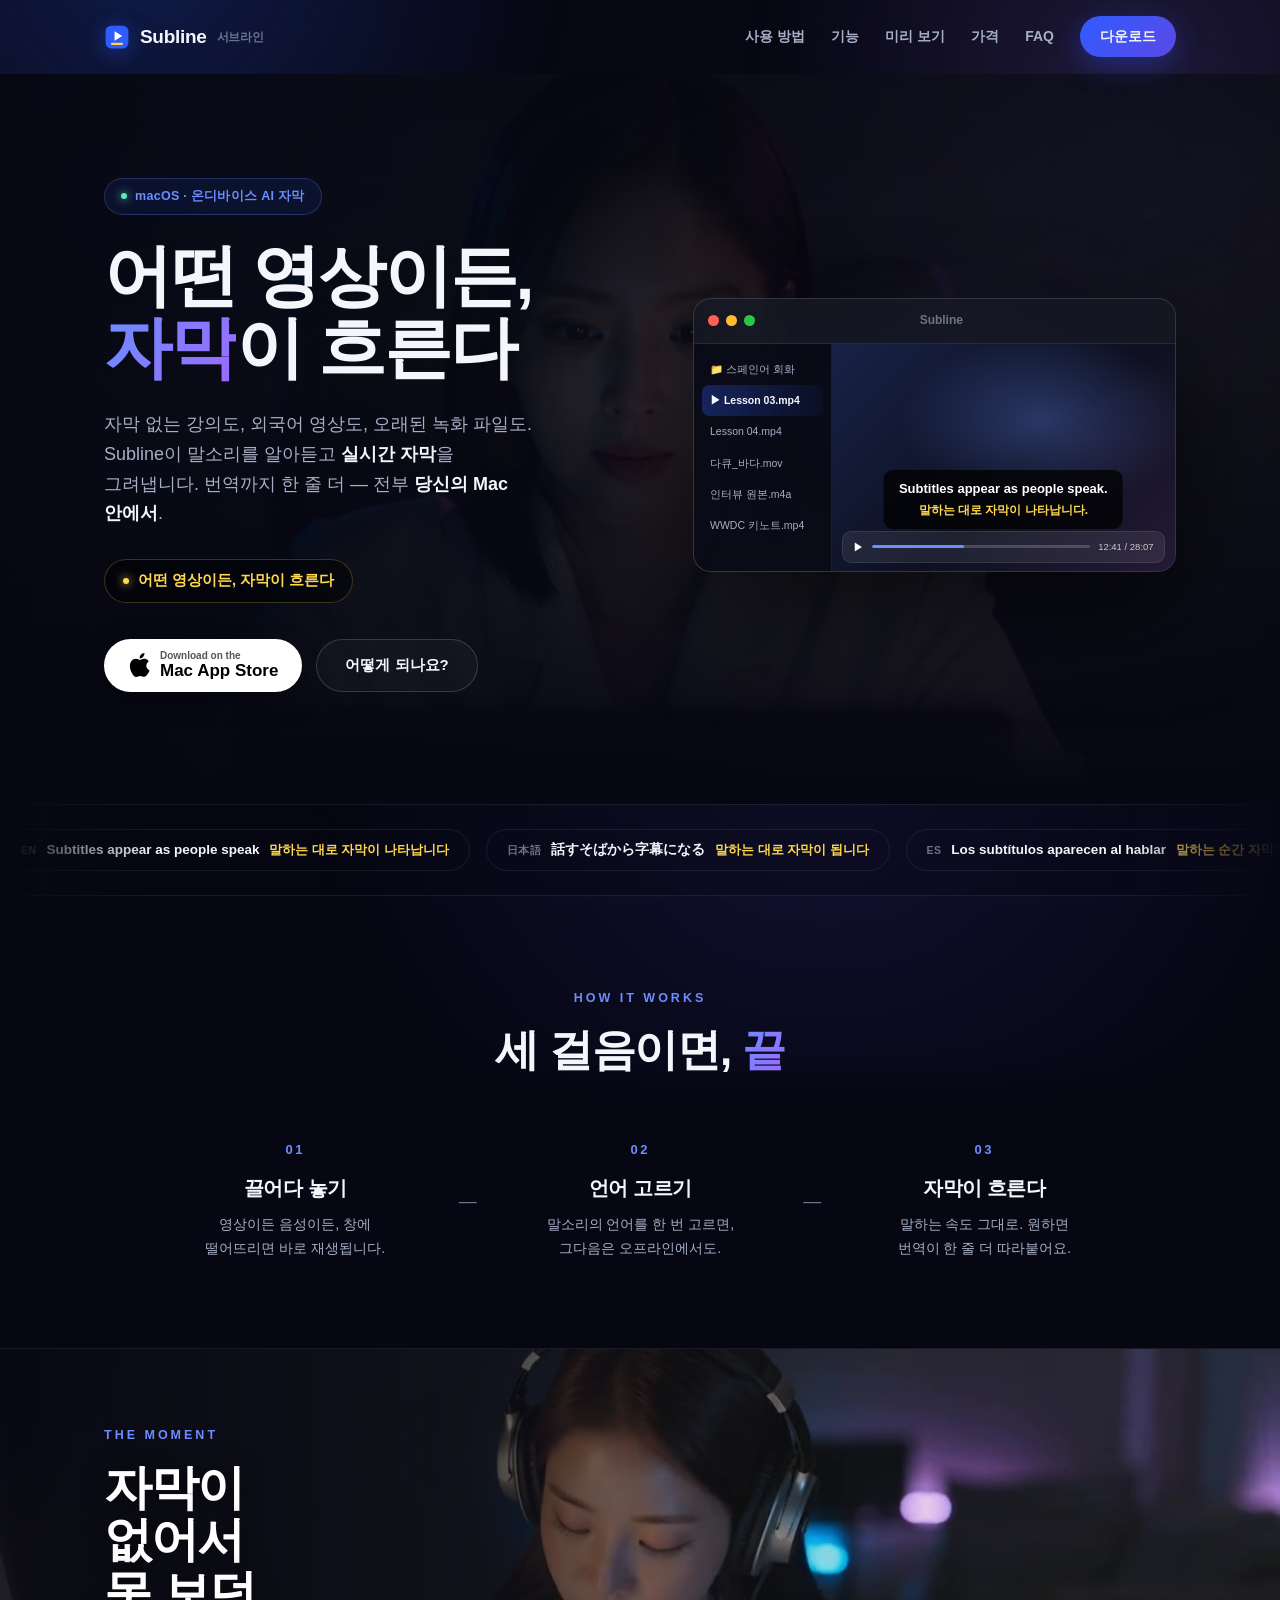
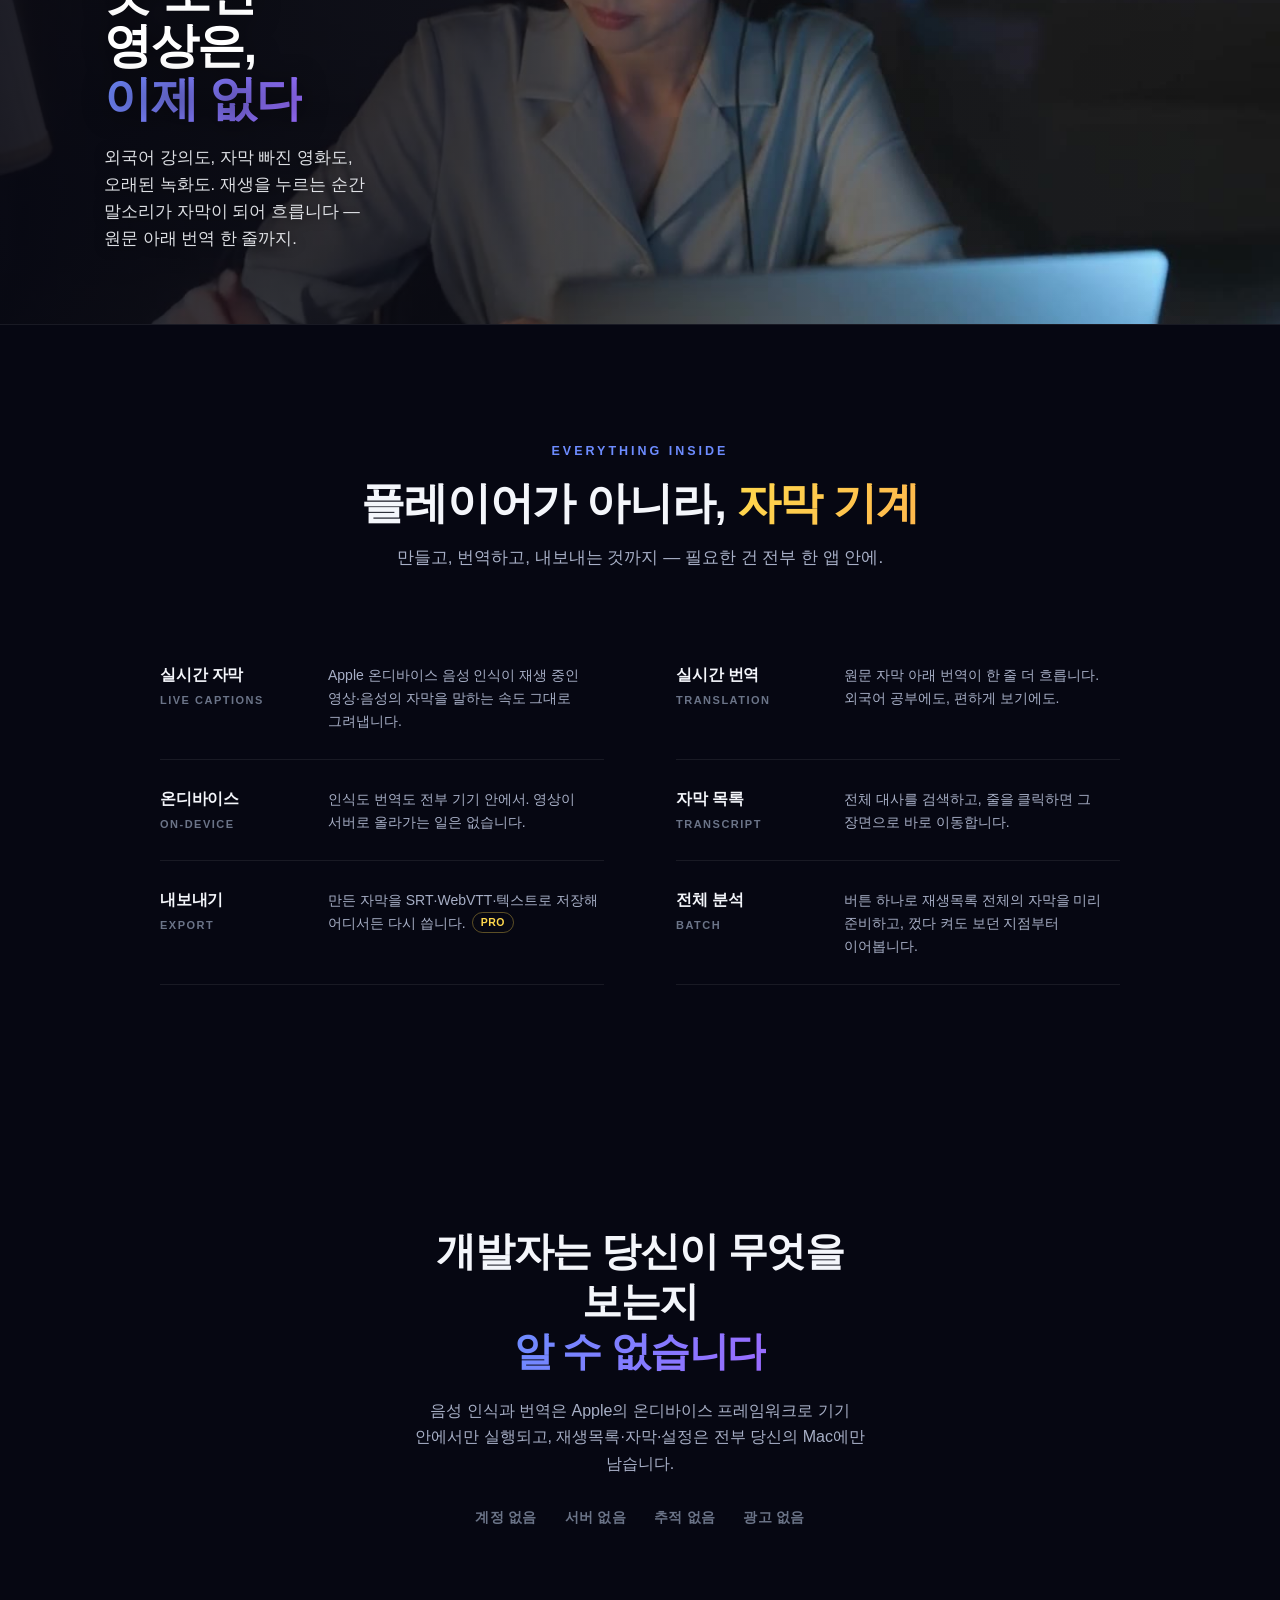
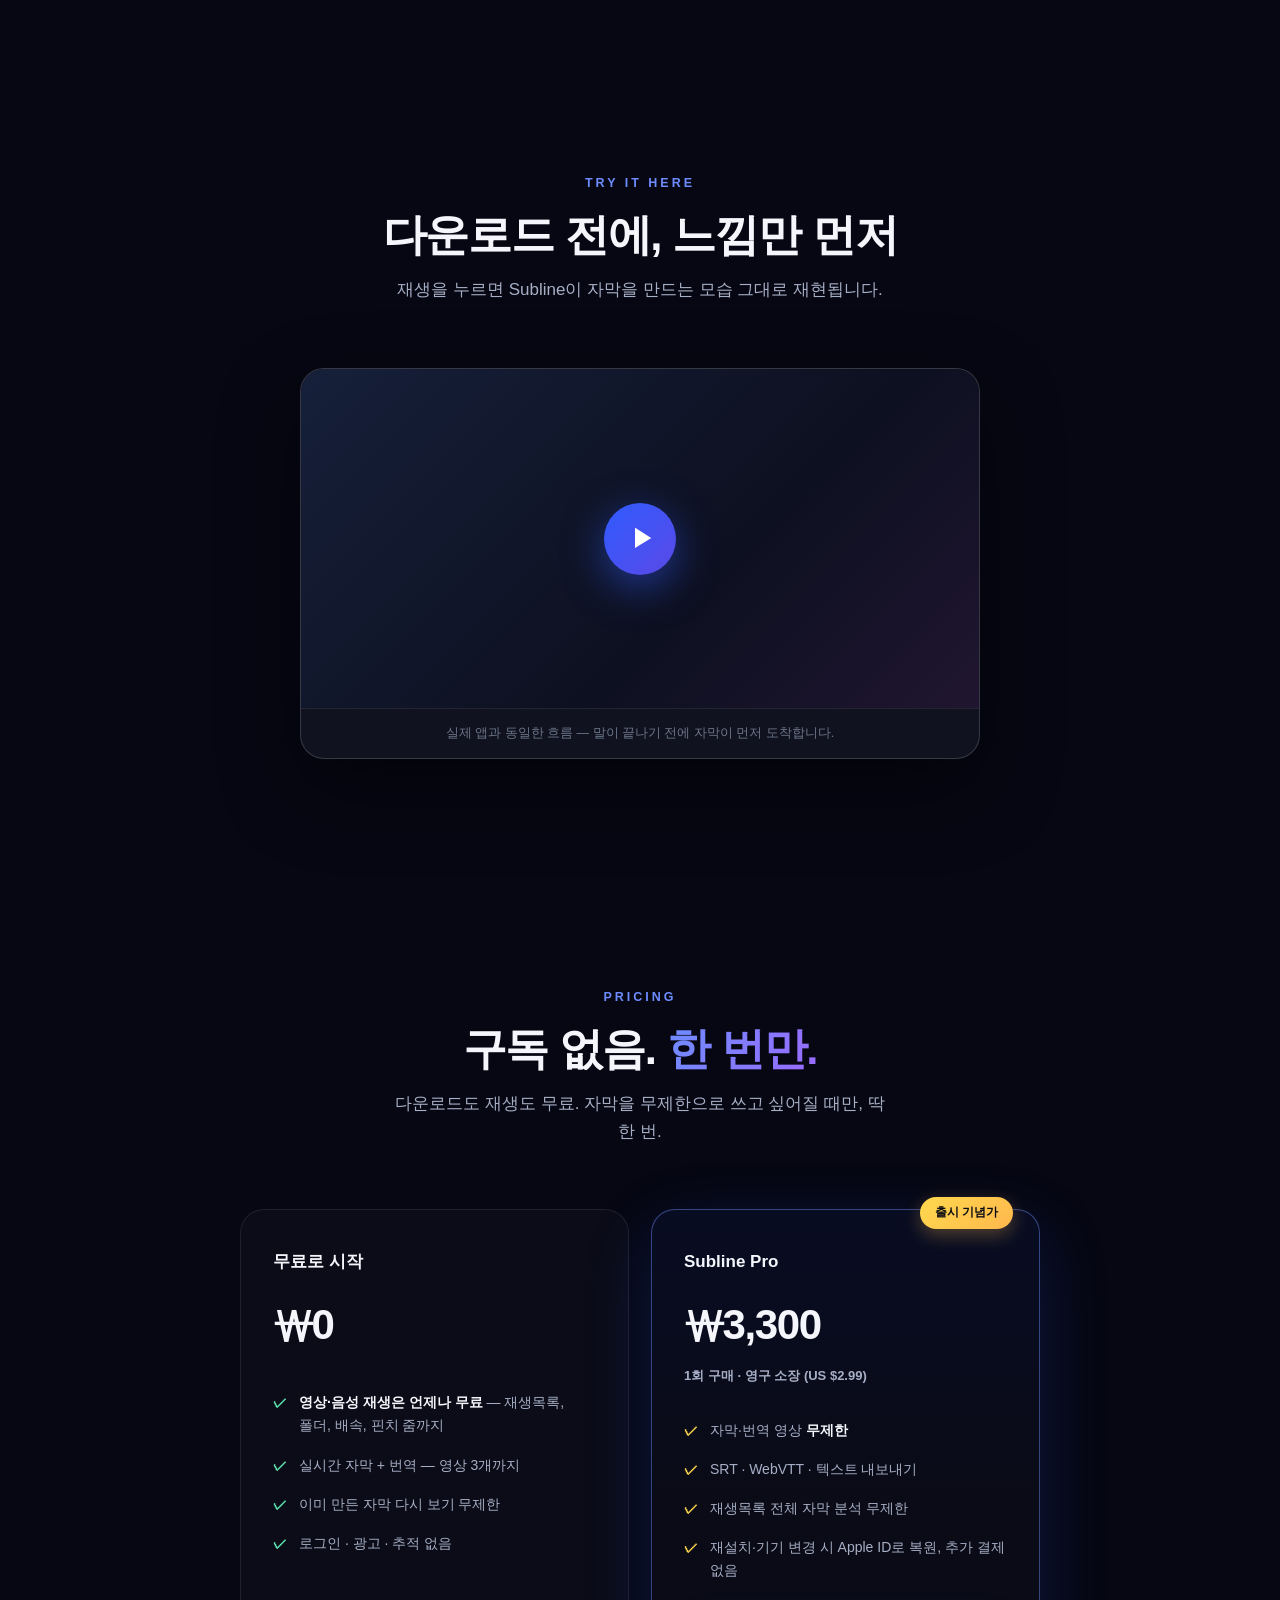
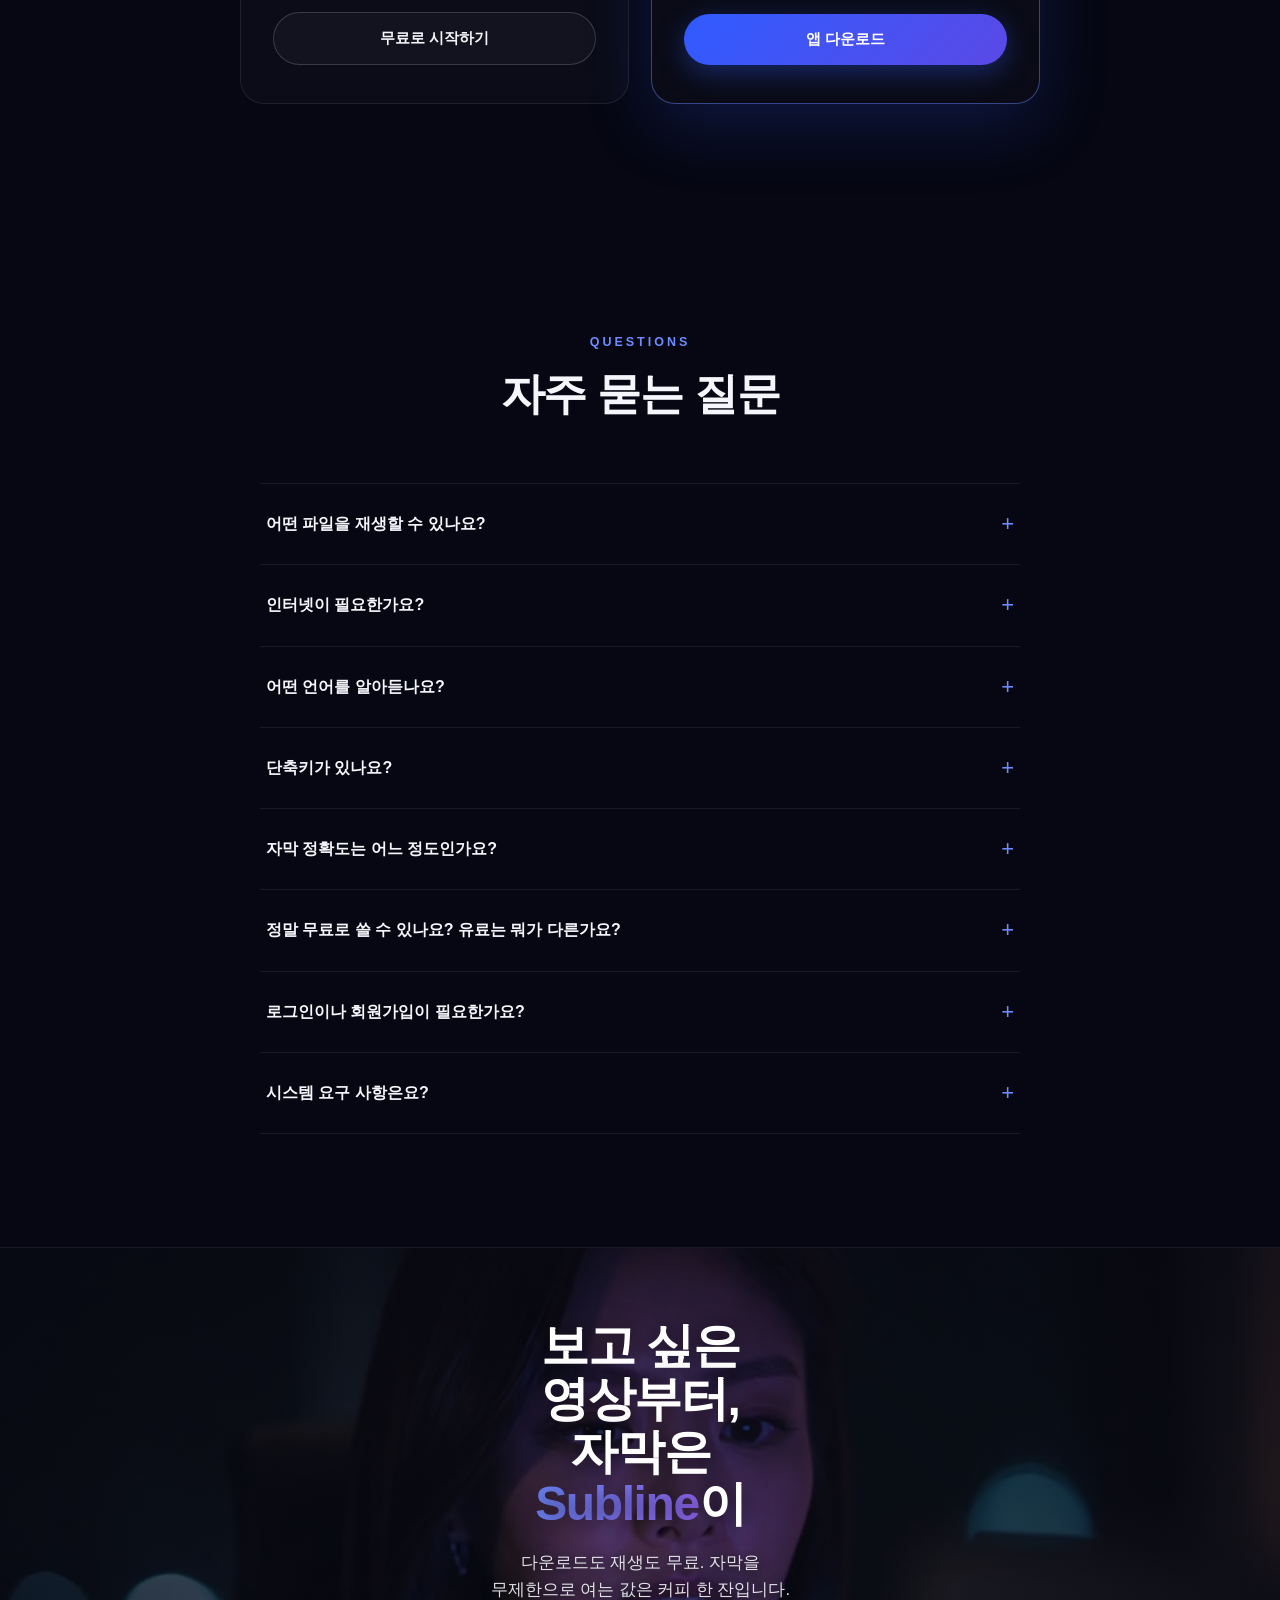
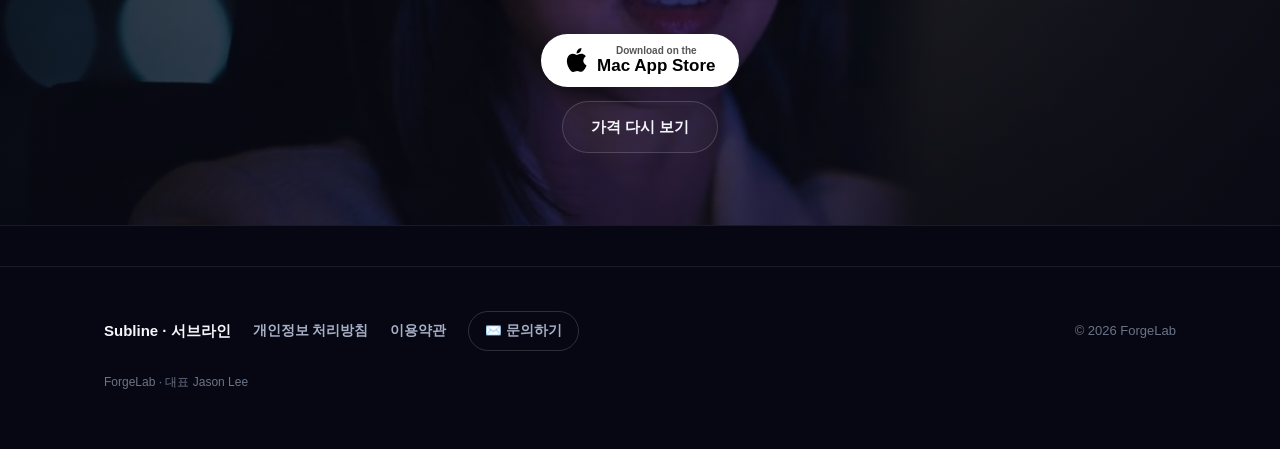
==== commit 149dd0d6: "Raise Pro to KRW 3,300 / $2.99 하한가에서 ₩3,300으로 상향. pricing 카드와 FAQ를 ₩3,300 / US $2.99로 갱신했다.  마무리 카피는" ====
--- a/docs/index.html
+++ b/docs/index.html
@@ -233,8 +233,8 @@
       <div class="price-card hot" data-reveal="unfold-r" data-reveal-delay="120">
         <span class="sale-badge">출시 기념가</span>
         <h3>Subline Pro</h3>
-        <div class="price">₩400</div>
-        <div class="price-note">1회 구매 · 영구 소장 (US $0.29)</div>
+        <div class="price">₩3,300</div>
+        <div class="price-note">1회 구매 · 영구 소장 (US $2.99)</div>
         <ul>
           <li><span class="nb">자막·번역</span> 영상 <strong>무제한</strong></li>
           <li>SRT · WebVTT · 텍스트 내보내기</li>
@@ -274,7 +274,7 @@
       </details>
       <details>
         <summary>정말 무료로 쓸 수 있나요? 유료는 뭐가 다른가요?</summary>
-        <p>앱 다운로드와 <span class="nb">영상·음성</span> 재생(재생목록, 배속, 줌 포함)은 영원히 무료입니다. 실시간 자막과 번역도 영상 3개까지 무료로 체험할 수 있고, 이미 만든 자막은 계속 무료로 볼 수 있습니다. Subline Pro(1회 구매 ₩400)는 <span class="nb">자막·번역</span> 영상 무제한, <span class="nb">SRT·WebVTT·텍스트</span> 내보내기, 재생목록 전체 자막 분석 무제한을 엽니다. 구독이 아니며, Apple ID로 언제든 복원됩니다.</p>
+        <p>앱 다운로드와 <span class="nb">영상·음성</span> 재생(재생목록, 배속, 줌 포함)은 영원히 무료입니다. 실시간 자막과 번역도 영상 3개까지 무료로 체험할 수 있고, 이미 만든 자막은 계속 무료로 볼 수 있습니다. Subline Pro(1회 구매 ₩3,300)는 <span class="nb">자막·번역</span> 영상 무제한, <span class="nb">SRT·WebVTT·텍스트</span> 내보내기, 재생목록 전체 자막 분석 무제한을 엽니다. 구독이 아니며, Apple ID로 언제든 복원됩니다.</p>
       </details>
       <details>
         <summary>로그인이나 회원가입이 필요한가요?</summary>
@@ -297,7 +297,7 @@
   <div class="cine-inner center">
     <div class="cine-copy center-copy" data-reveal="up">
       <h2>보고 싶은 영상부터,<br />자막은 <span class="hl">Subline</span>이</h2>
-      <p>다운로드도 재생도 무료. 자막을 무제한으로 열어도 커피 한 잔보다 저렴합니다.</p>
+      <p>다운로드도 재생도 무료. 자막을 무제한으로 여는 값은 커피 한 잔입니다.</p>
       <div class="hero-ctas">
         <a class="store-badge" href="#" onclick="alert('App Store 출시 준비 중입니다!'); return false;">
           <svg width="22" height="26" viewBox="0 0 22 26" fill="currentColor" aria-hidden="true"><path d="M18.3 13.8c0-3 2.5-4.5 2.6-4.6-1.4-2.1-3.6-2.4-4.4-2.4-1.9-.2-3.7 1.1-4.6 1.1-1 0-2.4-1.1-4-1.1-2 0-3.9 1.2-5 3-2.1 3.7-.5 9.1 1.5 12.1 1 1.5 2.2 3.1 3.8 3 1.5-.1 2.1-1 4-1s2.4 1 4 .9c1.7 0 2.7-1.5 3.7-3 1.2-1.7 1.6-3.4 1.7-3.5-.1 0-3.2-1.2-3.3-4.5zM15.2 4.8c.8-1 1.4-2.4 1.2-3.8-1.2.1-2.7.8-3.5 1.8-.8.9-1.5 2.3-1.3 3.7 1.4.1 2.8-.7 3.6-1.7z"/></svg>
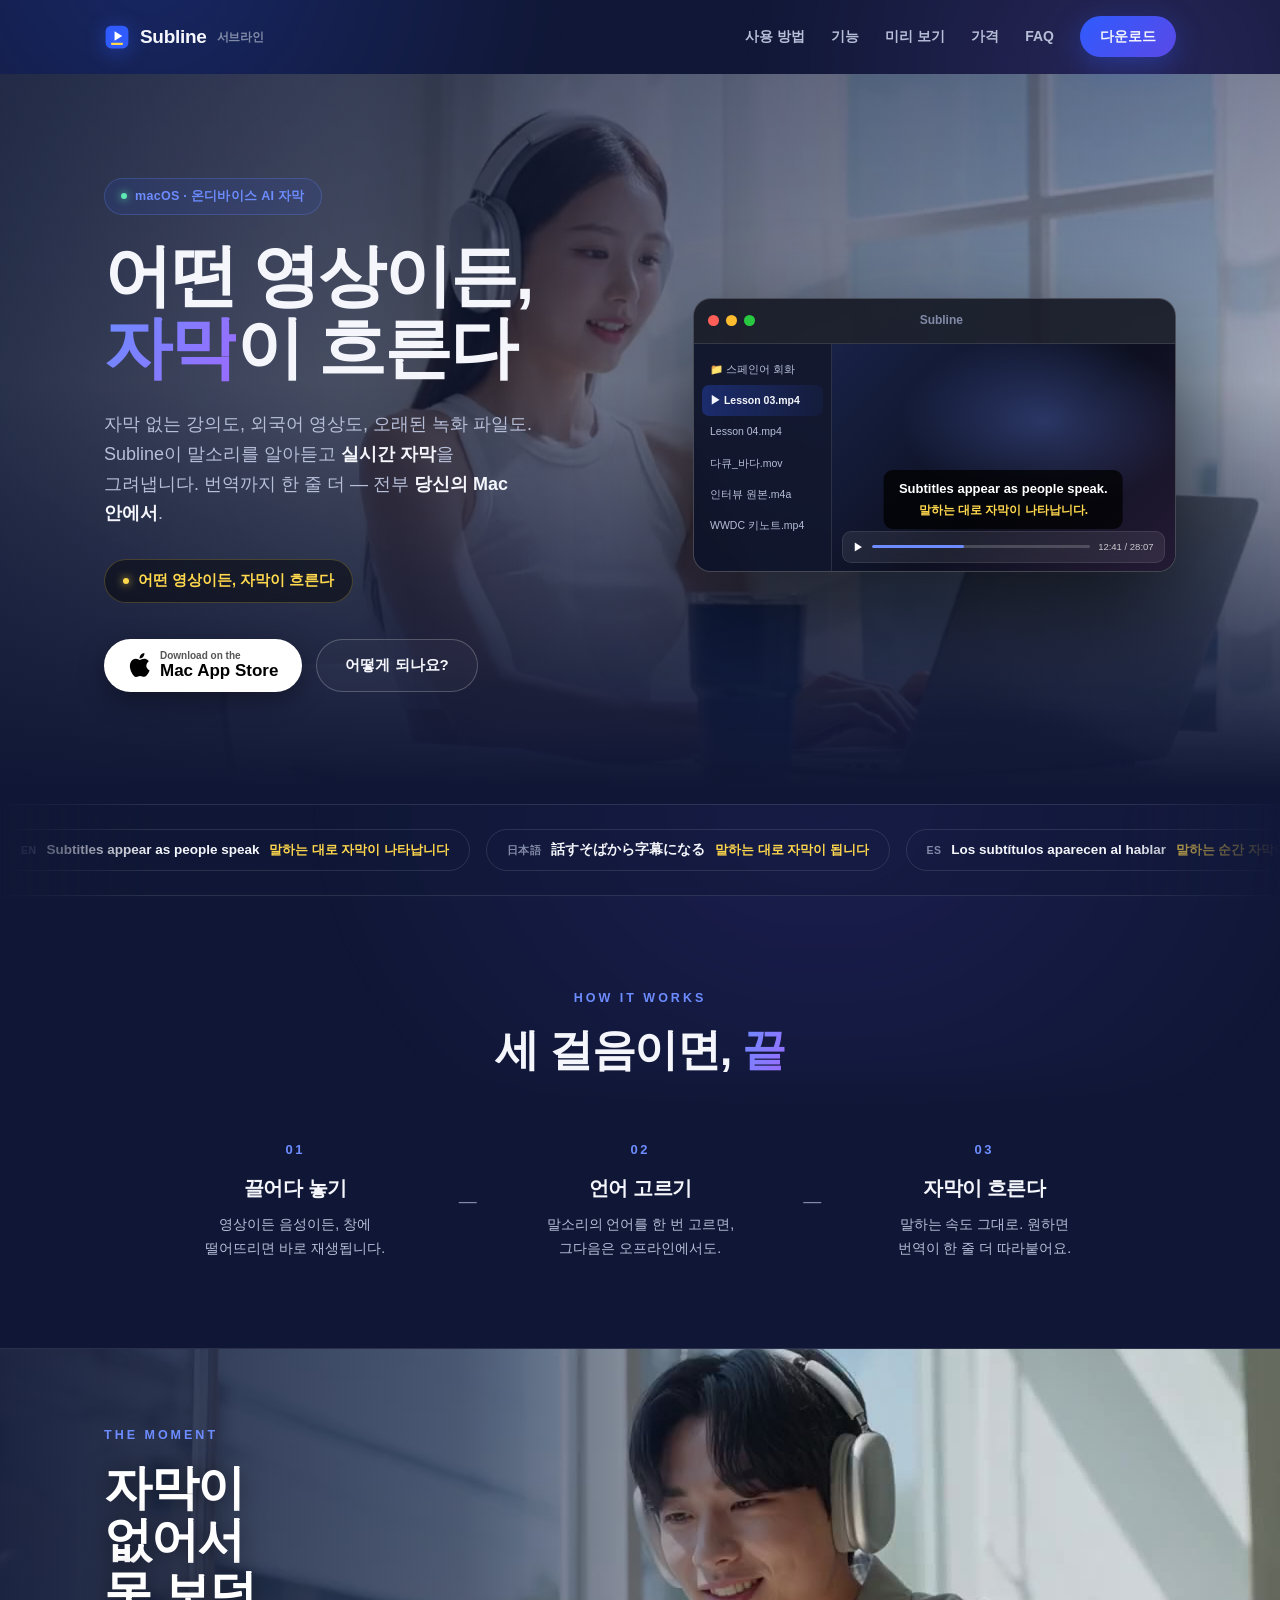
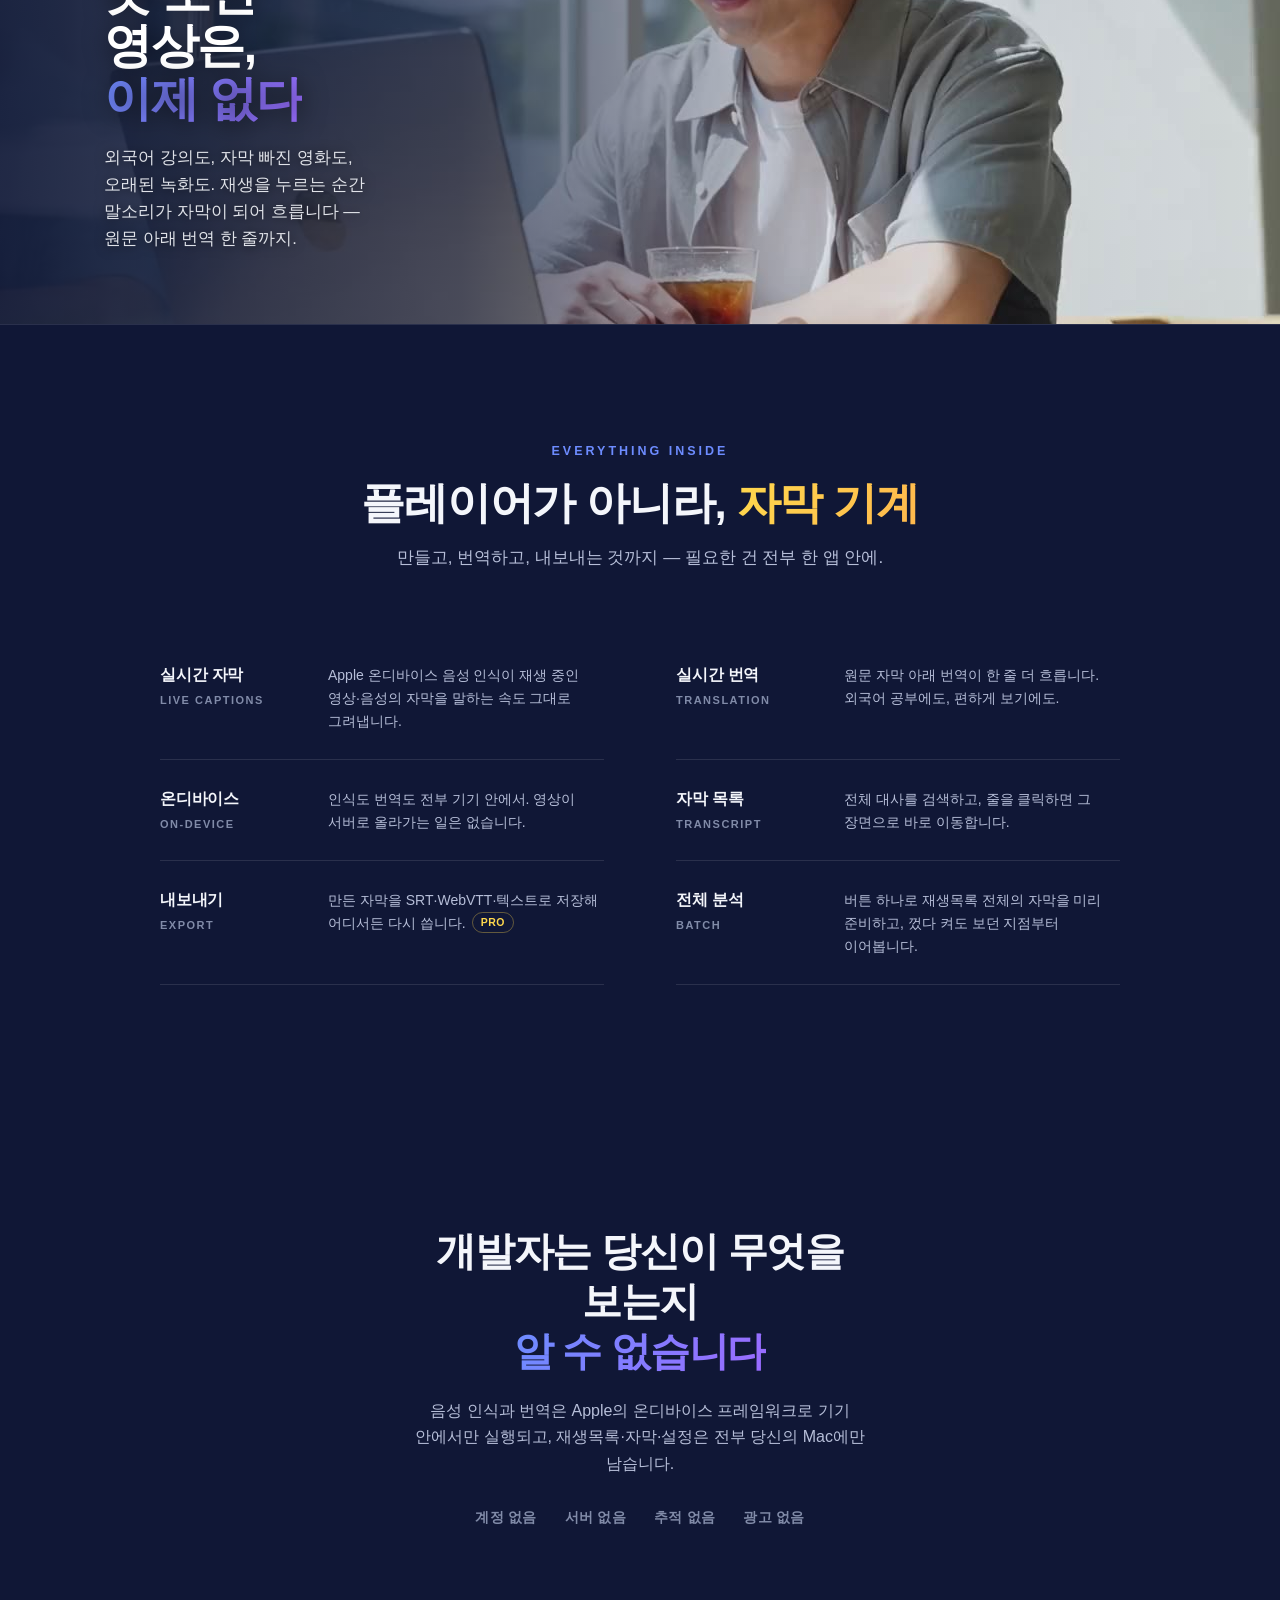
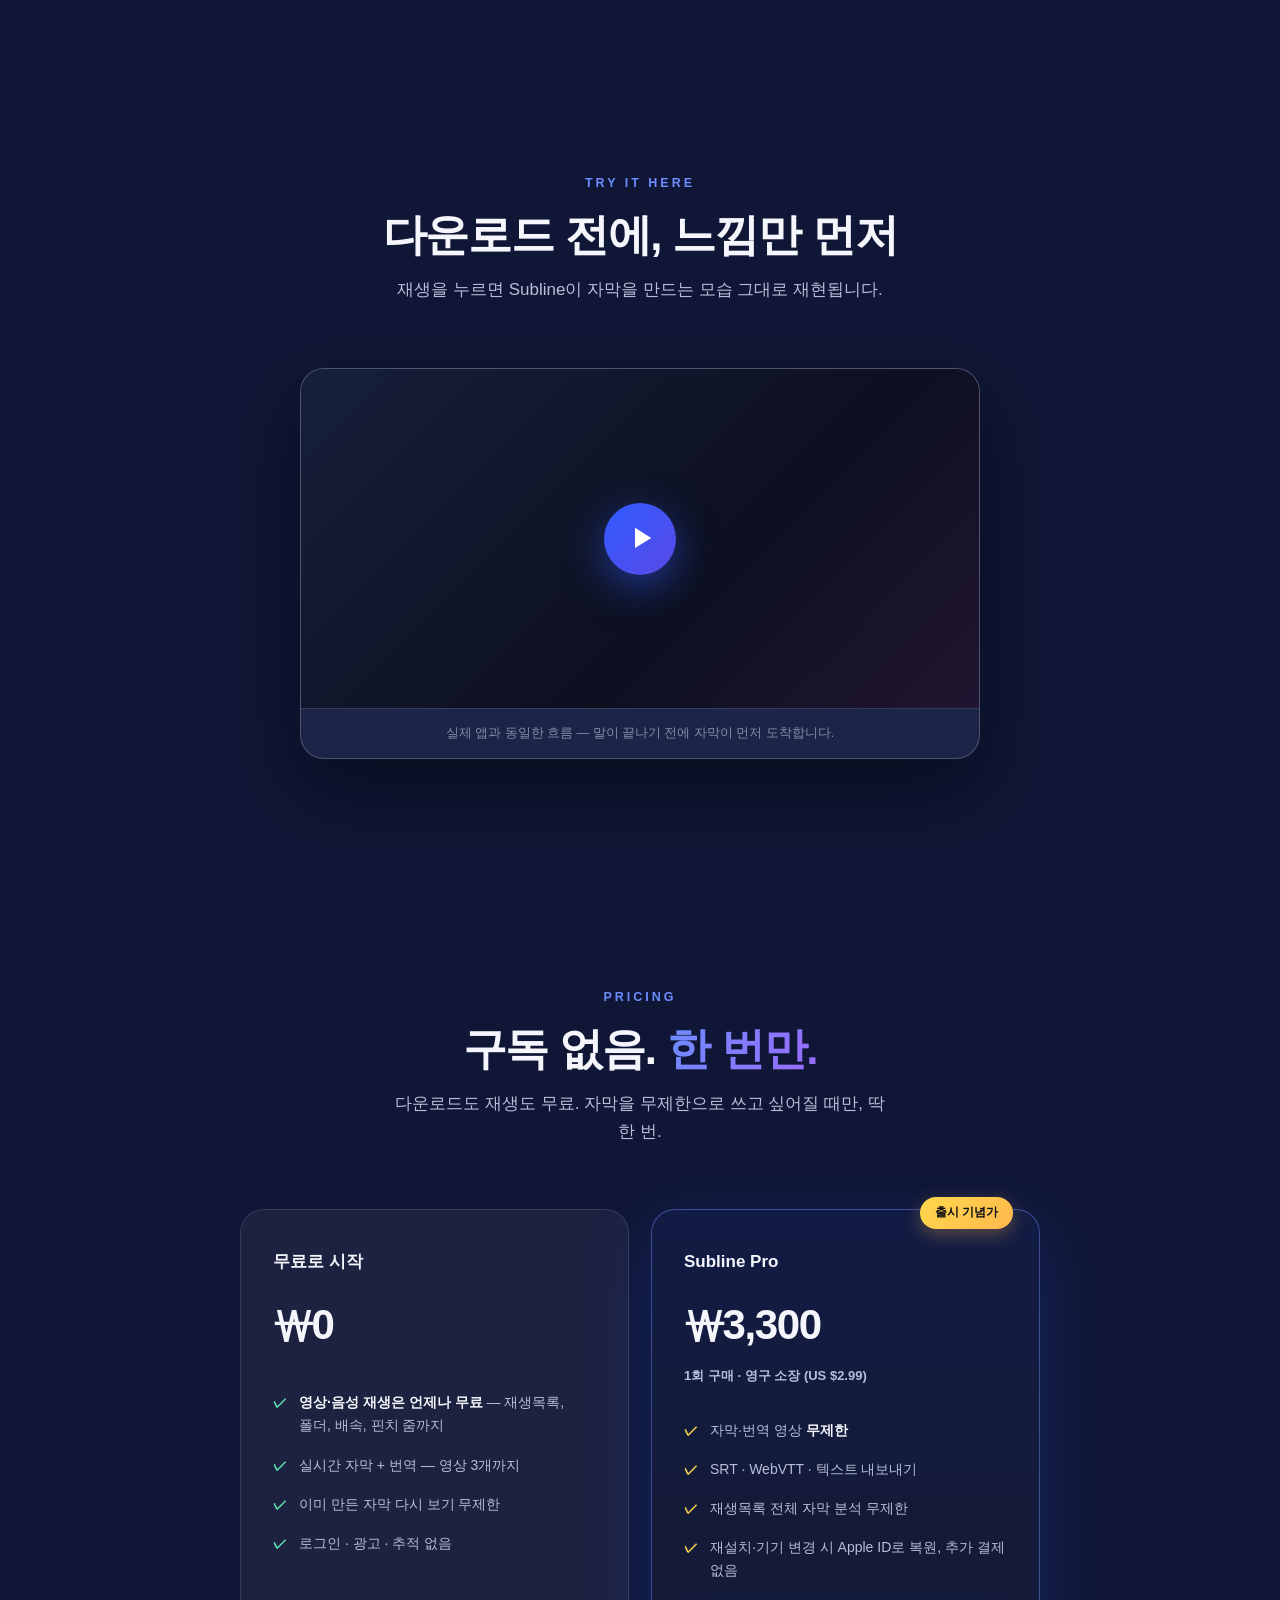
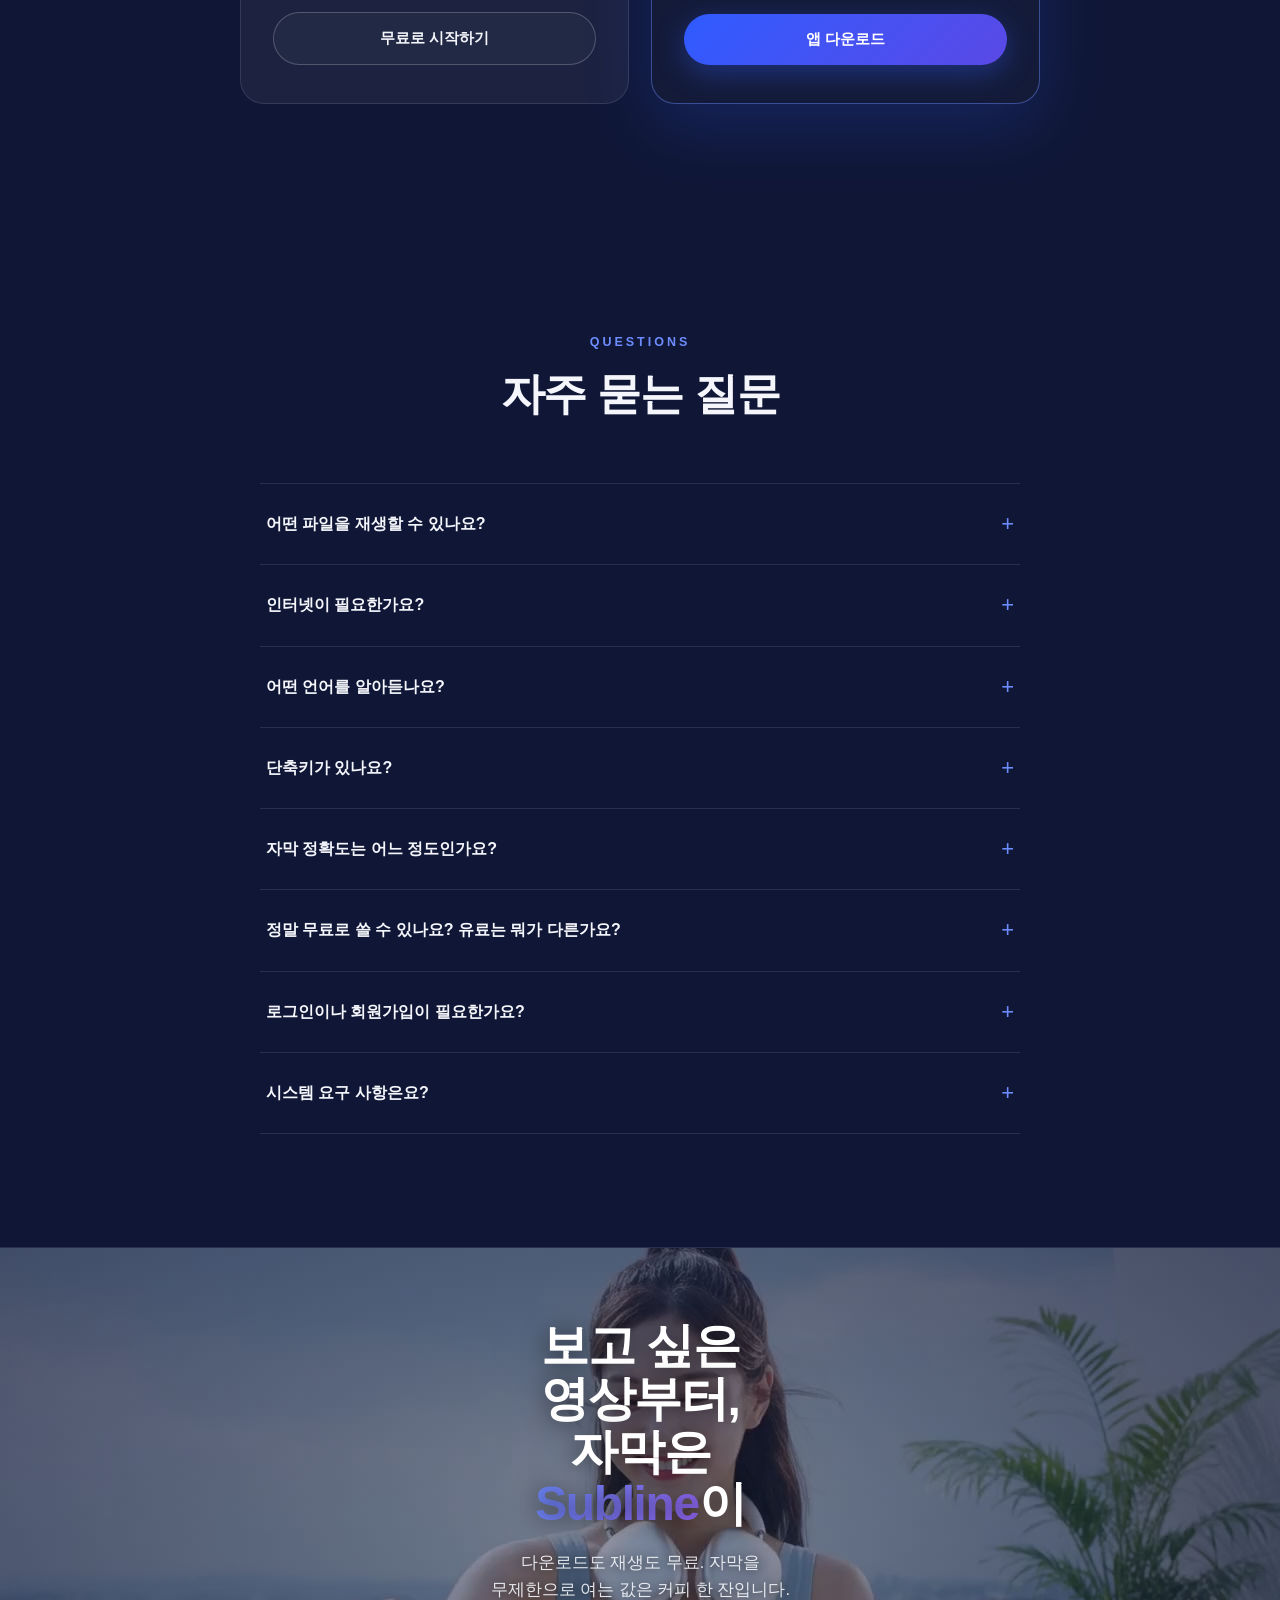
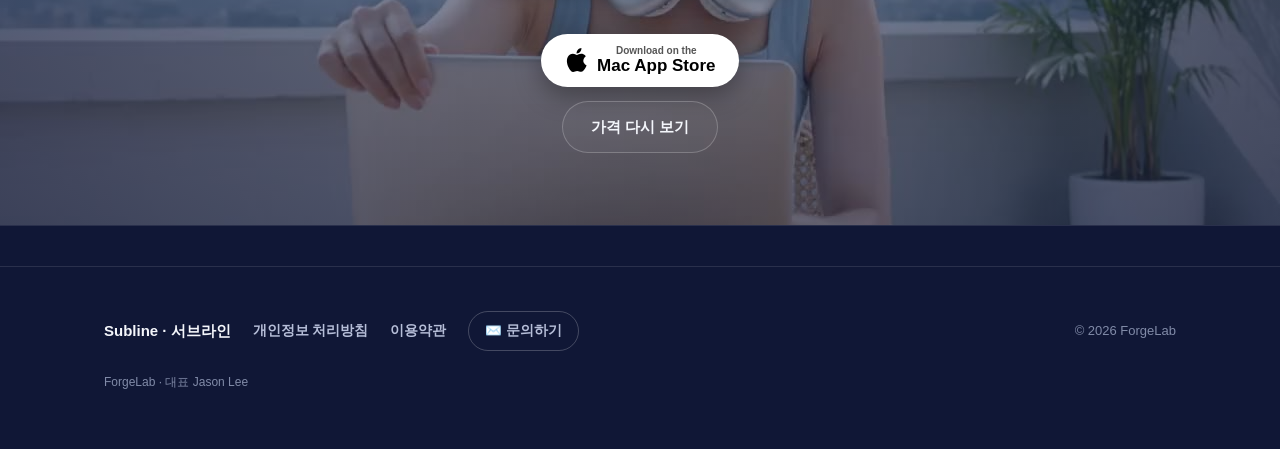
==== commit 82521ef8: "Recast all three film clips bright-summer Gen-Z; lift the navy theme 세 클립(hero·study·glow)을 전부 교체했다." ====
--- a/docs/index.html
+++ b/docs/index.html
@@ -33,8 +33,8 @@
 
 <!-- ======================= HERO ======================= -->
 <header class="hero-shell" id="download">
-  <video class="cine-video hero-bg" autoplay muted loop playsinline preload="metadata" poster="assets/video/hero.jpg" aria-hidden="true">
-    <source src="assets/video/hero.mp4" type="video/mp4" />
+  <video class="cine-video hero-bg" autoplay muted loop playsinline preload="metadata" poster="assets/video/hero.jpg?v=2" aria-hidden="true">
+    <source src="assets/video/hero.mp4?v=2" type="video/mp4" />
   </video>
   <div class="hero-scrim" aria-hidden="true"></div>
   <div class="hero wrap">
@@ -130,8 +130,8 @@
 
 <!-- ======================= CINEMATIC BAND · STUDY ======================= -->
 <section id="motion" class="cine">
-  <video class="cine-video" autoplay muted loop playsinline preload="metadata" poster="assets/video/study.jpg">
-    <source src="assets/video/study.mp4" type="video/mp4" />
+  <video class="cine-video" autoplay muted loop playsinline preload="metadata" poster="assets/video/study.jpg?v=2">
+    <source src="assets/video/study.mp4?v=2" type="video/mp4" />
   </video>
   <div class="cine-scrim left"></div>
   <div class="cine-inner">
@@ -290,8 +290,8 @@
 
 <!-- ======================= CINEMATIC BAND · CLOSING CTA ======================= -->
 <section class="cine tall">
-  <video class="cine-video" autoplay muted loop playsinline preload="metadata" poster="assets/video/glow.jpg">
-    <source src="assets/video/glow.mp4" type="video/mp4" />
+  <video class="cine-video" autoplay muted loop playsinline preload="metadata" poster="assets/video/glow.jpg?v=2">
+    <source src="assets/video/glow.mp4?v=2" type="video/mp4" />
   </video>
   <div class="cine-scrim full"></div>
   <div class="cine-inner center">
--- a/docs/styles.css
+++ b/docs/styles.css
@@ -7,15 +7,15 @@
    ========================================================================== */
 
 :root {
-  --bg: #060712;
-  --bg-2: #0a0c18;
-  --panel: rgba(255, 255, 255, 0.025);
-  --panel-solid: #10131f;
-  --hairline: rgba(255, 255, 255, 0.08);
-  --hairline-2: rgba(255, 255, 255, 0.16);
+  --bg: #101736;
+  --bg-2: #151d40;
+  --panel: rgba(255, 255, 255, 0.05);
+  --panel-solid: #1c2447;
+  --hairline: rgba(255, 255, 255, 0.11);
+  --hairline-2: rgba(255, 255, 255, 0.22);
   --text: #f4f6fb;
-  --body: #a7afc6;
-  --dim: #6b7488;
+  --body: #b6bed8;
+  --dim: #818ba8;
 
   --blue: #2f5bff;
   --blue-bright: #6d8cff;
@@ -98,7 +98,7 @@
   border-bottom: 1px solid transparent;
 }
 .nav.scrolled {
-  background: rgba(6, 7, 18, 0.7);
+  background: rgba(16, 23, 54, 0.7);
   backdrop-filter: blur(16px) saturate(1.4);
   -webkit-backdrop-filter: blur(16px) saturate(1.4);
   border-bottom-color: var(--hairline);
@@ -142,13 +142,13 @@
 .hero-shell { position: relative; overflow: hidden; }
 .hero-bg {
   position: absolute; inset: 0; width: 100%; height: 100%;
-  object-fit: cover; opacity: 0.5; z-index: 0;
+  object-fit: cover; opacity: 0.78; z-index: 0;
 }
 .hero-scrim {
   position: absolute; inset: 0; z-index: 1;
   background:
-    linear-gradient(90deg, rgba(6, 7, 18, 0.88) 0%, rgba(6, 7, 18, 0.55) 46%, rgba(6, 7, 18, 0.2) 100%),
-    linear-gradient(180deg, rgba(6, 7, 18, 0.5) 0%, rgba(6, 7, 18, 0.1) 42%, var(--bg) 98%);
+    linear-gradient(90deg, rgba(16, 23, 54, 0.78) 0%, rgba(16, 23, 54, 0.42) 46%, rgba(16, 23, 54, 0.08) 100%),
+    linear-gradient(180deg, rgba(16, 23, 54, 0.3) 0%, rgba(16, 23, 54, 0.04) 42%, var(--bg) 98%);
 }
 .hero {
   display: grid; grid-template-columns: 1.05fr 0.95fr; gap: 56px; align-items: center;
@@ -221,7 +221,7 @@
 .mac-title { margin: 0 auto; font-size: 12px; color: var(--dim); font-weight: 600; padding-right: 40px; }
 
 .mock-body { display: grid; grid-template-columns: 138px 1fr; }
-.mock-sidebar { border-right: 1px solid var(--hairline); padding: 10px 8px; background: rgba(6, 7, 18, 0.5); }
+.mock-sidebar { border-right: 1px solid var(--hairline); padding: 10px 8px; background: rgba(16, 23, 54, 0.5); }
 .mock-side-row {
   font-size: 10.5px; color: var(--body); padding: 7px 8px; border-radius: 7px;
   white-space: nowrap; overflow: hidden; text-overflow: ellipsis;
@@ -262,7 +262,7 @@
 .marquee {
   position: relative; padding: 24px 0; overflow: hidden;
   border-top: 1px solid var(--hairline); border-bottom: 1px solid var(--hairline);
-  background: rgba(6, 7, 18, 0.4);
+  background: rgba(16, 23, 54, 0.4);
   -webkit-mask-image: linear-gradient(90deg, transparent, #000 12%, #000 88%, transparent);
   mask-image: linear-gradient(90deg, transparent, #000 12%, #000 88%, transparent);
 }
@@ -350,10 +350,10 @@
 .cine-video { position: absolute; inset: 0; width: 100%; height: 100%; object-fit: cover; z-index: 0; }
 .cine-scrim { position: absolute; inset: 0; z-index: 1; }
 .cine-scrim.left {
-  background: linear-gradient(90deg, rgba(6, 7, 18, 0.9) 0%, rgba(6, 7, 18, 0.66) 36%, rgba(6, 7, 18, 0.1) 64%, transparent 100%);
+  background: linear-gradient(90deg, rgba(16, 23, 54, 0.9) 0%, rgba(16, 23, 54, 0.66) 36%, rgba(16, 23, 54, 0.1) 64%, transparent 100%);
 }
 .cine-scrim.full {
-  background: radial-gradient(72% 92% at 50% 50%, rgba(6, 7, 18, 0.56), rgba(6, 7, 18, 0.88));
+  background: radial-gradient(72% 92% at 50% 50%, rgba(16, 23, 54, 0.46), rgba(16, 23, 54, 0.76));
 }
 .cine-inner { position: relative; z-index: 2; max-width: var(--wrap); margin: 0 auto; padding: 72px 24px; width: 100%; }
 .cine-inner.center { text-align: center; }
@@ -497,7 +497,7 @@
   .nav-links a:not(.nav-cta) { display: none; }
   .cine { min-height: 420px; }
   .cine.tall { min-height: 460px; }
-  .cine-scrim.left { background: linear-gradient(180deg, rgba(6, 7, 18, 0.55), rgba(6, 7, 18, 0.88)); }
+  .cine-scrim.left { background: linear-gradient(180deg, rgba(16, 23, 54, 0.55), rgba(16, 23, 54, 0.88)); }
 }
 @media (max-width: 560px) {
   section { padding: 80px 0; }
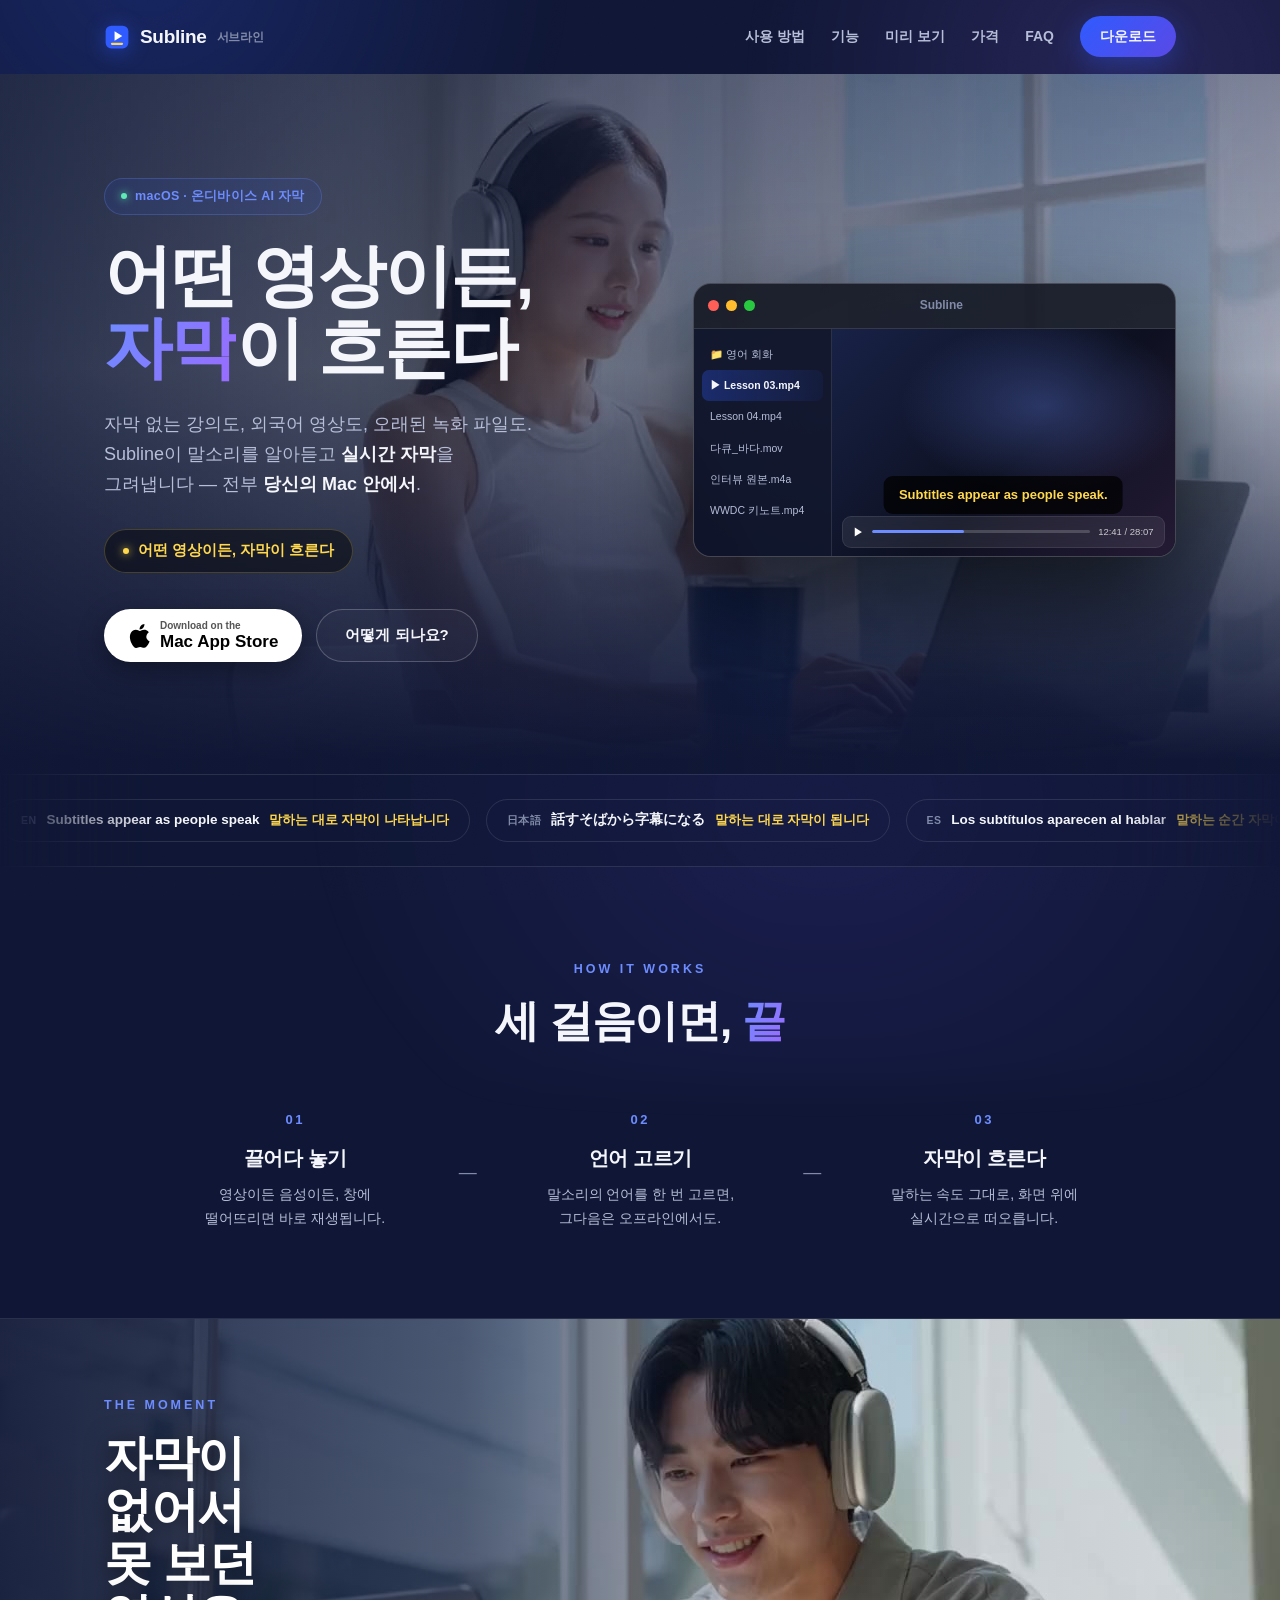
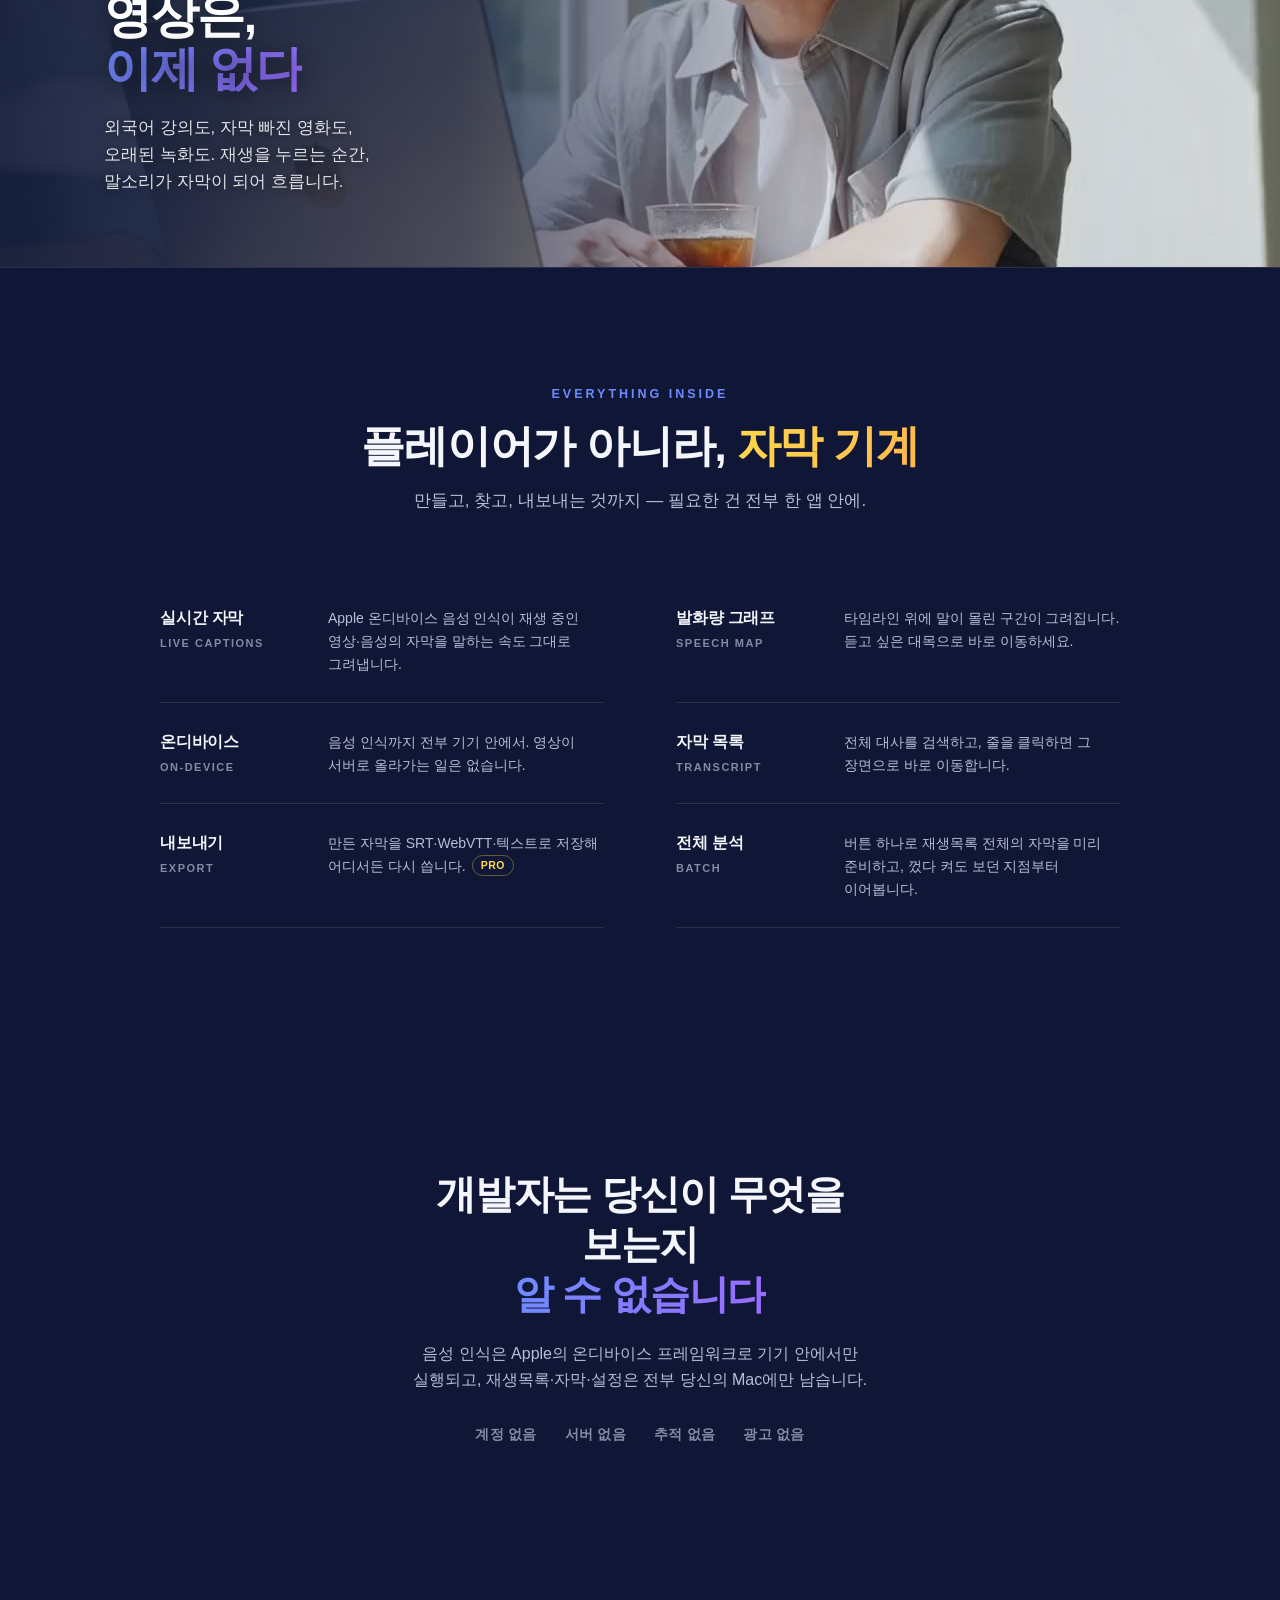
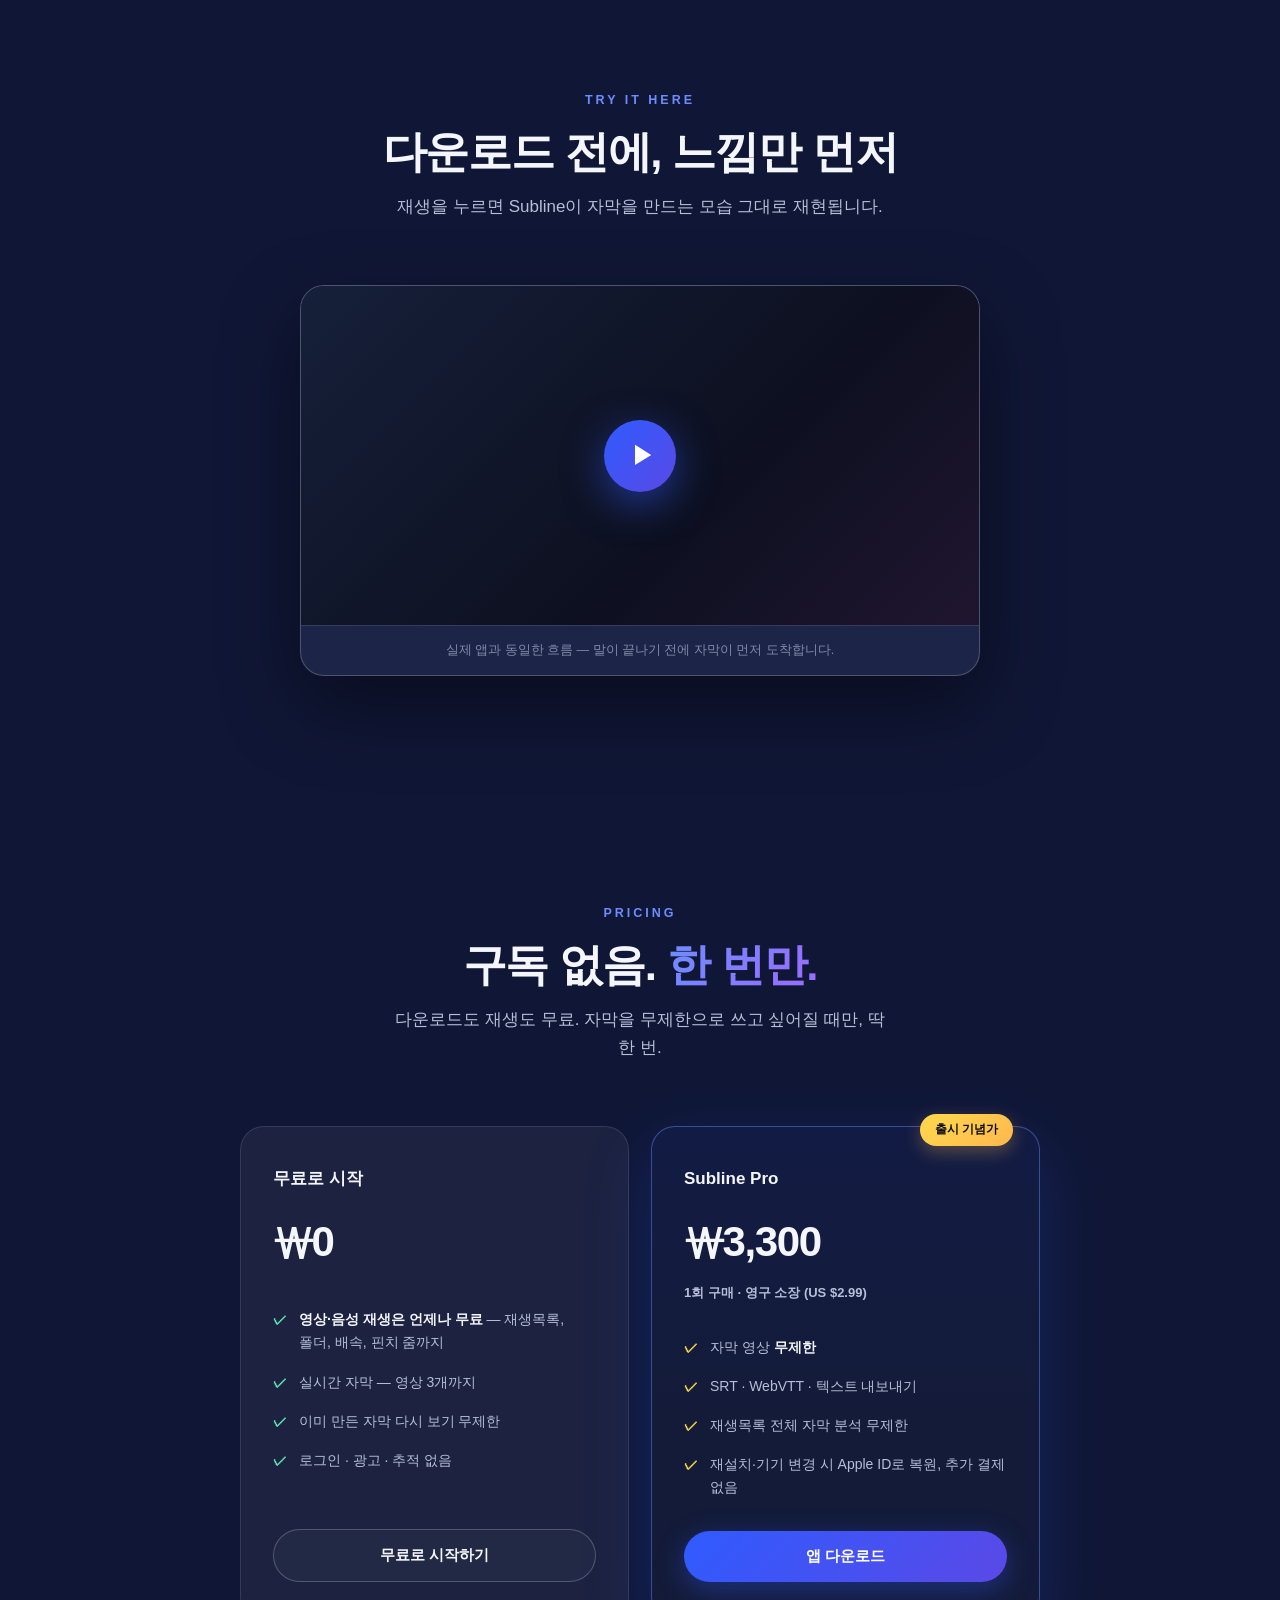
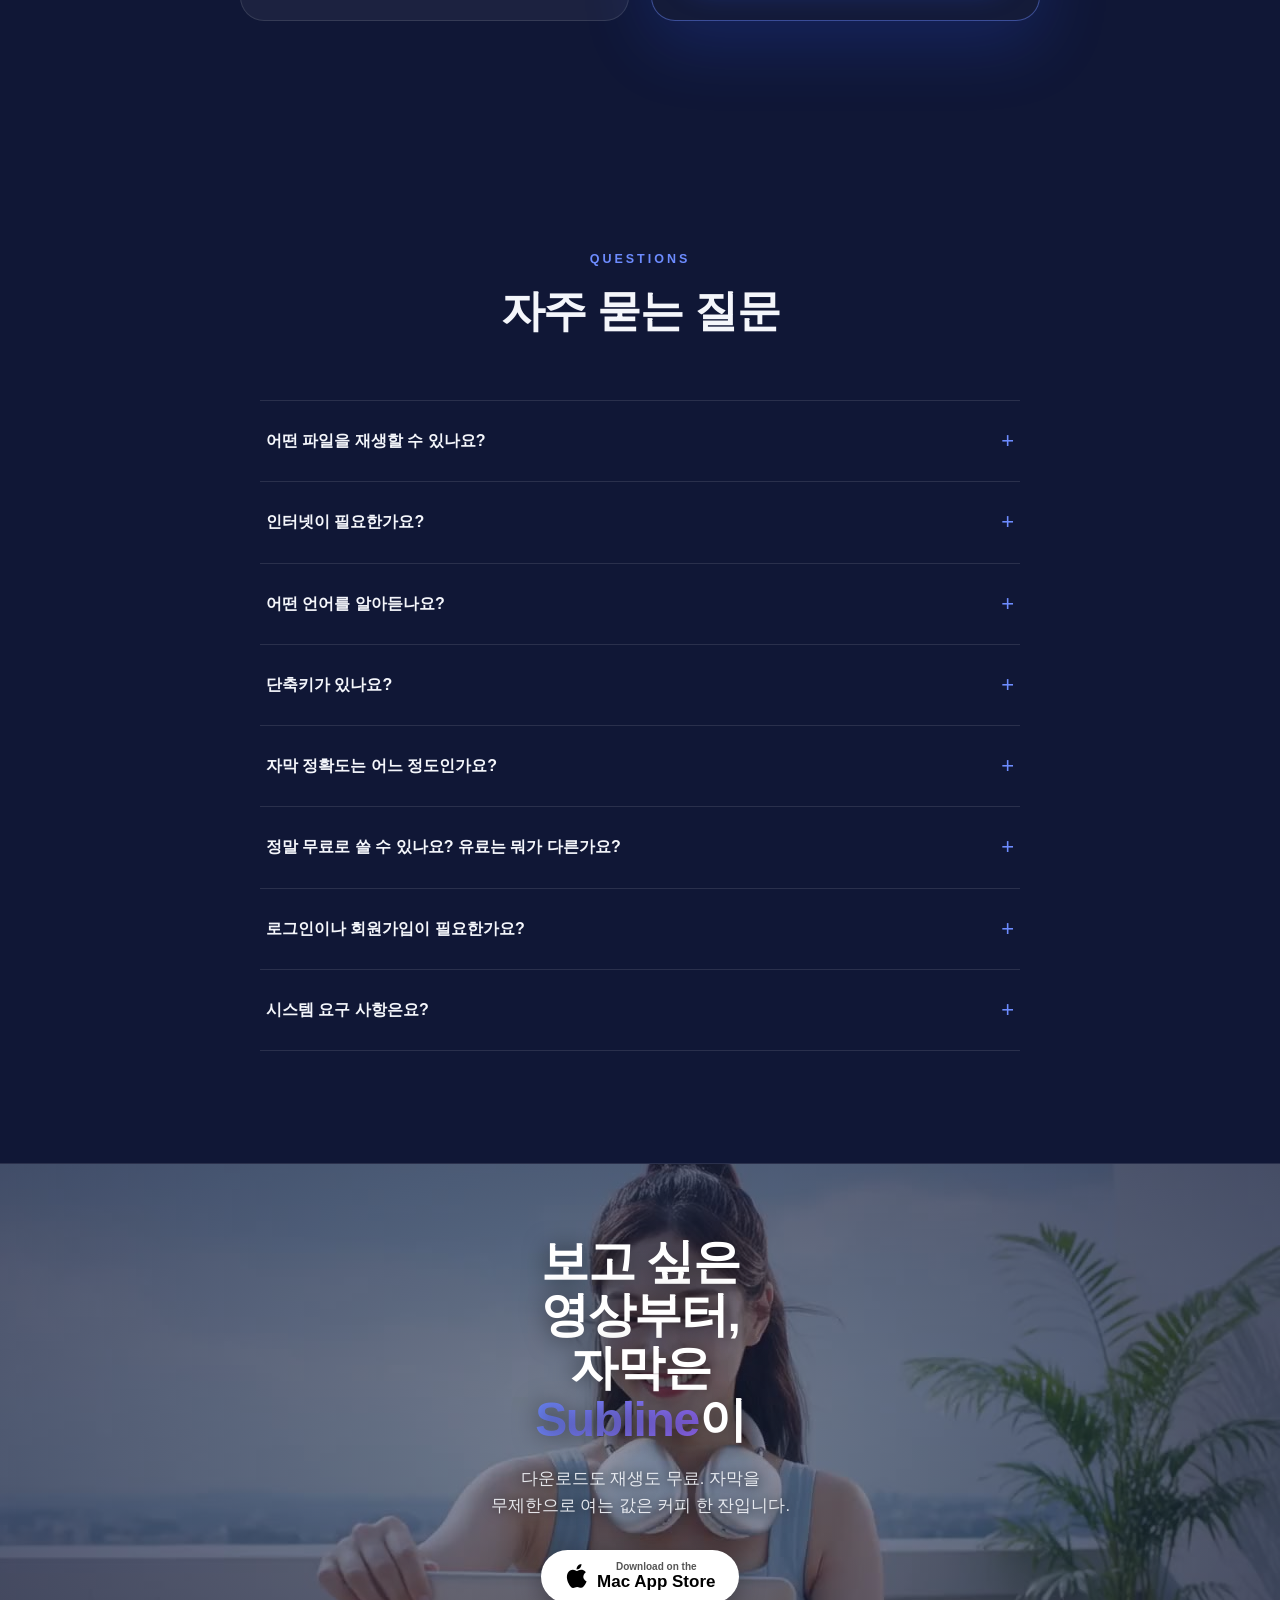
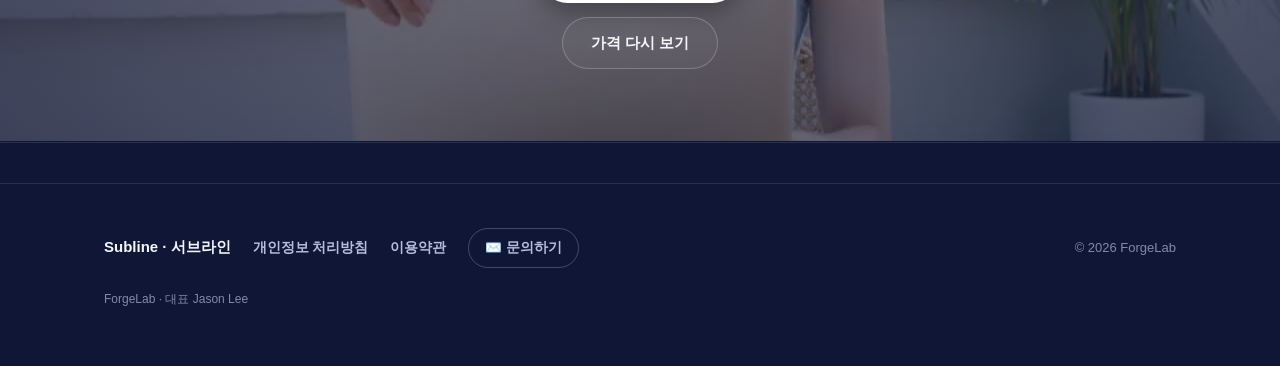
==== commit 0e46aa5b: "Remove every translation claim — the app is STT-only 앱에 번역 기능은 없다. 실제 기능은 전사(STT) — 말소리를 실시간 자막으로 그려" ====
--- a/docs/index.html
+++ b/docs/index.html
@@ -4,9 +4,9 @@
 <meta charset="UTF-8" />
 <meta name="viewport" content="width=device-width, initial-scale=1.0" />
 <title>Subline 서브라인 — 어떤 영상이든, 자막이 흐른다</title>
-<meta name="description" content="Subline(서브라인)은 macOS용 영상 플레이어입니다. 온디바이스 음성 인식으로 어떤 영상·음성이든 실시간 자막을 만들고, 번역까지 한 줄 더 얹어줍니다. 영상은 Mac 밖으로 나가지 않습니다. 로그인 없음, 추적 없음." />
+<meta name="description" content="Subline(서브라인)은 macOS용 영상 플레이어입니다. 온디바이스 음성 인식으로 어떤 영상·음성이든 실시간 자막을 만들어 드립니다. 영상은 Mac 밖으로 나가지 않습니다. 로그인 없음, 추적 없음." />
 <meta property="og:title" content="Subline 서브라인 — 어떤 영상이든, 자막이 흐른다" />
-<meta property="og:description" content="온디바이스 AI가 만드는 실시간 자막 + 번역. 영상은 Mac 밖으로 나가지 않습니다." />
+<meta property="og:description" content="온디바이스 AI가 만드는 실시간 자막. 영상은 Mac 밖으로 나가지 않습니다." />
 <meta property="og:type" content="website" />
 <link rel="icon" href="data:image/svg+xml,%3Csvg xmlns='http://www.w3.org/2000/svg' viewBox='0 0 64 64'%3E%3Crect x='4' y='4' width='56' height='56' rx='14' fill='%232F5BFF'/%3E%3Cpath d='M26 18 L45 29.5 L26 41 Z' fill='white'/%3E%3Crect x='17' y='46' width='30' height='5.5' rx='2.75' fill='%23FFD84D'/%3E%3C/svg%3E" />
 <link rel="stylesheet" href="styles.css" />
@@ -43,8 +43,8 @@
     <h1>어떤 영상이든,<br /><span class="hl">자막</span>이 흐른다</h1>
     <p class="sub">
       자막 없는 강의도, 외국어 영상도, 오래된 녹화 파일도.
-      Subline이 말소리를 알아듣고 <strong>실시간 자막</strong>을 그려냅니다.
-      번역까지 한 줄 더 — 전부 <strong>당신의 Mac 안에서</strong>.
+      Subline이 말소리를 알아듣고 <strong>실시간 자막</strong>을 그려냅니다 —
+      전부 <strong>당신의 Mac 안에서</strong>.
     </p>
     <span class="hero-caption" id="heroCaption">어떤 영상이든, 자막이 흐른다</span>
     <div class="hero-ctas">
@@ -66,7 +66,7 @@
       </div>
       <div class="mock-body">
         <div class="mock-sidebar">
-          <div class="mock-side-row">📁 스페인어 회화</div>
+          <div class="mock-side-row">📁 영어 회화</div>
           <div class="mock-side-row on">▶ Lesson 03.mp4</div>
           <div class="mock-side-row">Lesson 04.mp4</div>
           <div class="mock-side-row">다큐_바다.mov</div>
@@ -80,7 +80,6 @@
           </div>
           <div class="mock-cap" id="mockCap">
             <span class="en">Subtitles appear as people speak.</span>
-            <span class="ko">말하는 대로 자막이 나타납니다.</span>
           </div>
           <div class="mock-controls">
             <span class="tri">▶</span>
@@ -122,7 +121,7 @@
       <div class="flow-step" data-reveal="up" data-reveal-delay="280">
         <span class="flow-num">03</span>
         <h3>자막이 흐른다</h3>
-        <p>말하는 속도 그대로. 원하면 번역이 한 줄 더 따라붙어요.</p>
+        <p>말하는 속도 그대로, 화면 위에 실시간으로 떠오릅니다.</p>
       </div>
     </div>
   </div>
@@ -138,7 +137,7 @@
     <div class="cine-copy" data-reveal="left">
       <span class="sec-kicker">The moment</span>
       <h2>자막이 없어서<br />못 보던 영상은,<br /><span class="hl">이제 없다</span></h2>
-      <p>외국어 강의도, 자막 빠진 영화도, 오래된 녹화도. 재생을 누르는 순간 말소리가 자막이 되어 흐릅니다 — 원문 아래 번역 한 줄까지.</p>
+      <p>외국어 강의도, 자막 빠진 영화도, 오래된 녹화도. 재생을 누르는 순간, 말소리가 자막이 되어 흐릅니다.</p>
     </div>
   </div>
 </section>
@@ -149,7 +148,7 @@
     <div class="sec-head" data-reveal="up">
       <span class="sec-kicker">Everything inside</span>
       <h2>플레이어가 아니라, <u>자막 기계</u></h2>
-      <p>만들고, 번역하고, 내보내는 것까지 — 필요한 건 전부 한 앱 안에.</p>
+      <p>만들고, 찾고, 내보내는 것까지 — 필요한 건 전부 한 앱 안에.</p>
     </div>
     <div class="featlist">
       <div class="feat" data-reveal="up">
@@ -157,12 +156,12 @@
         <p>Apple 온디바이스 음성 인식이 재생 중인 <span class="nb">영상·음성</span>의 자막을 말하는 속도 그대로 그려냅니다.</p>
       </div>
       <div class="feat" data-reveal="up" data-reveal-delay="80">
-        <h3>실시간 번역<em>Translation</em></h3>
-        <p>원문 자막 아래 번역이 한 줄 더 흐릅니다. 외국어 공부에도, 편하게 보기에도.</p>
+        <h3>발화량 그래프<em>Speech map</em></h3>
+        <p>타임라인 위에 말이 몰린 구간이 그려집니다. 듣고 싶은 대목으로 바로 이동하세요.</p>
       </div>
       <div class="feat" data-reveal="up" data-reveal-delay="60">
         <h3>온디바이스<em>On-device</em></h3>
-        <p>인식도 번역도 전부 기기 안에서. 영상이 서버로 올라가는 일은 없습니다.</p>
+        <p>음성 인식까지 전부 기기 안에서. 영상이 서버로 올라가는 일은 없습니다.</p>
       </div>
       <div class="feat" data-reveal="up" data-reveal-delay="140">
         <h3>자막 목록<em>Transcript</em></h3>
@@ -184,7 +183,7 @@
 <section class="statement">
   <div class="wrap" data-reveal="zoom">
     <blockquote>개발자는 당신이 무엇을 보는지<br /><span class="hl">알 수 없습니다</span></blockquote>
-    <p>음성 인식과 번역은 Apple의 온디바이스 프레임워크로 기기 안에서만 실행되고, <span class="nb">재생목록·자막·설정</span>은 전부 당신의 Mac에만 남습니다.</p>
+    <p>음성 인식은 Apple의 온디바이스 프레임워크로 기기 안에서만 실행되고, <span class="nb">재생목록·자막·설정</span>은 전부 당신의 Mac에만 남습니다.</p>
     <div class="quiet-row">
       <span>계정 없음</span><span>서버 없음</span><span>추적 없음</span><span>광고 없음</span>
     </div>
@@ -202,7 +201,7 @@
     <div class="demo-card" data-reveal="zoom">
       <div class="demo-stage" id="demoStage">
         <button class="demo-play" id="demoPlay" aria-label="데모 재생">▶</button>
-        <div class="demo-cap" id="demoCap"><span class="en"></span><span class="ko"></span></div>
+        <div class="demo-cap" id="demoCap"><span class="en"></span></div>
       </div>
       <div class="demo-transcript" id="demoTranscript"></div>
       <p class="demo-note">실제 앱과 동일한 흐름 — 말이 끝나기 전에 자막이 먼저 도착합니다.</p>
@@ -224,7 +223,7 @@
         <div class="price">₩0</div>
         <ul>
           <li><strong><span class="nb">영상·음성</span> 재생은 언제나 무료</strong> — 재생목록, 폴더, 배속, 핀치 줌까지</li>
-          <li>실시간 자막 + 번역 — 영상 3개까지</li>
+          <li>실시간 자막 — 영상 3개까지</li>
           <li>이미 만든 자막 다시 보기 무제한</li>
           <li>로그인 · 광고 · 추적 없음</li>
         </ul>
@@ -236,7 +235,7 @@
         <div class="price">₩3,300</div>
         <div class="price-note">1회 구매 · 영구 소장 (US $2.99)</div>
         <ul>
-          <li><span class="nb">자막·번역</span> 영상 <strong>무제한</strong></li>
+          <li>자막 영상 <strong>무제한</strong></li>
           <li>SRT · WebVTT · 텍스트 내보내기</li>
           <li>재생목록 전체 자막 분석 무제한</li>
           <li><span class="nb">재설치·기기 변경</span> 시 Apple ID로 복원, 추가 결제 없음</li>
@@ -258,7 +257,7 @@
       </details>
       <details>
         <summary>인터넷이 필요한가요?</summary>
-        <p>자막 언어팩과 번역 모델을 처음 내려받을 때만 필요합니다. 그 후에는 완전히 오프라인으로 동작합니다. 여러분의 영상이 네트워크로 전송되는 일은 없습니다.</p>
+        <p>자막 언어팩을 처음 내려받을 때만 필요합니다. 그 후에는 완전히 오프라인으로 동작합니다. 여러분의 영상이 네트워크로 전송되는 일은 없습니다.</p>
       </details>
       <details>
         <summary>어떤 언어를 알아듣나요?</summary>
@@ -274,7 +273,7 @@
       </details>
       <details>
         <summary>정말 무료로 쓸 수 있나요? 유료는 뭐가 다른가요?</summary>
-        <p>앱 다운로드와 <span class="nb">영상·음성</span> 재생(재생목록, 배속, 줌 포함)은 영원히 무료입니다. 실시간 자막과 번역도 영상 3개까지 무료로 체험할 수 있고, 이미 만든 자막은 계속 무료로 볼 수 있습니다. Subline Pro(1회 구매 ₩3,300)는 <span class="nb">자막·번역</span> 영상 무제한, <span class="nb">SRT·WebVTT·텍스트</span> 내보내기, 재생목록 전체 자막 분석 무제한을 엽니다. 구독이 아니며, Apple ID로 언제든 복원됩니다.</p>
+        <p>앱 다운로드와 <span class="nb">영상·음성</span> 재생(재생목록, 배속, 줌 포함)은 영원히 무료입니다. 실시간 자막도 영상 3개까지 무료로 체험할 수 있고, 이미 만든 자막은 계속 무료로 볼 수 있습니다. Subline Pro(1회 구매 ₩3,300)는 자막 영상 무제한, <span class="nb">SRT·WebVTT·텍스트</span> 내보내기, 재생목록 전체 자막 분석 무제한을 엽니다. 구독이 아니며, Apple ID로 언제든 복원됩니다.</p>
       </details>
       <details>
         <summary>로그인이나 회원가입이 필요한가요?</summary>
@@ -423,24 +422,23 @@
   targets.forEach(function (t) { observer.observe(t); });
 })();
 
-/* ---------- Hero: cycling caption pairs ---------- */
-(function () {
-  var PAIRS = [
-    ['Subtitles appear as people speak.', '말하는 대로 자막이 나타납니다.'],
-    ['No sign-up. No servers. No tracking.', '로그인도, 서버도, 추적도 없습니다.'],
-    ['Your videos never leave this Mac.', '영상은 이 Mac 밖으로 나가지 않아요.'],
-    ['Learn languages straight from any video.', '어떤 영상으로든 바로 어학 공부.'],
+/* ---------- Hero: cycling caption lines (STT look — one line, no pairs) ---------- */
+(function () {
+  var CAPS = [
+    'Subtitles appear as people speak.',
+    'No sign-up. No servers. No tracking.',
+    'Your videos never leave this Mac.',
+    'Learn languages straight from any video.',
   ];
   var cap = document.getElementById('mockCap');
   var hero = document.getElementById('heroCaption');
   var HEROES = ['어떤 영상이든, 자막이 흐른다', '자막 없는 영상은, 이제 없다', '보고 싶은 영상부터, 자막은 Subline이'];
   var i = 0, h = 0;
   setInterval(function () {
-    i = (i + 1) % PAIRS.length;
+    i = (i + 1) % CAPS.length;
     cap.style.opacity = 0;
     setTimeout(function () {
-      cap.querySelector('.en').textContent = PAIRS[i][0];
-      cap.querySelector('.ko').textContent = PAIRS[i][1];
+      cap.querySelector('.en').textContent = CAPS[i];
       cap.style.opacity = 1;
     }, 250);
   }, 3400);
@@ -454,12 +452,12 @@
 /* ---------- Demo: simulated live transcription ---------- */
 (function () {
   var LINES = [
-    ['00:01', 'Welcome back to the studio.', '스튜디오에 다시 오신 것을 환영합니다.'],
-    ['00:04', "Today we're testing something new.", '오늘은 새로운 것을 시험해 볼 거예요.'],
-    ['00:08', 'You just drop a video in — that\'s it.', '영상을 끌어다 놓기만 하면 끝이에요.'],
-    ['00:12', 'The subtitles are generated on your Mac.', '자막은 여러분의 Mac에서 만들어집니다.'],
-    ['00:16', 'Nothing is uploaded, ever.', '그 무엇도 업로드되지 않아요, 절대로.'],
-    ['00:19', 'And yes — it translates too.', '그리고 네, 번역도 됩니다.'],
+    ['00:01', 'Welcome back to the studio.'],
+    ['00:04', "Today we're testing something new."],
+    ['00:08', 'You just drop a video in — that\'s it.'],
+    ['00:12', 'The subtitles are generated on your Mac.'],
+    ['00:16', 'Nothing is uploaded, ever.'],
+    ['00:19', 'Every word, right as it\'s spoken.'],
   ];
   var playBtn = document.getElementById('demoPlay');
   var cap = document.getElementById('demoCap');
@@ -475,12 +473,11 @@
     LINES.forEach(function (line, idx) {
       timers.push(setTimeout(function () {
         cap.querySelector('.en').textContent = line[1];
-        cap.querySelector('.ko').textContent = line[2];
         cap.classList.add('show');
         var el = document.createElement('div');
         el.className = 'demo-line';
         el.innerHTML = '<span class="t">' + line[0] + '</span>' +
-          '<span class="txt">' + line[1] + '<em>' + line[2] + '</em></span>';
+          '<span class="txt">' + line[1] + '</span>';
         transcript.appendChild(el);
         transcript.scrollTop = transcript.scrollHeight;
         if (idx === LINES.length - 1) {
--- a/docs/styles.css
+++ b/docs/styles.css
@@ -243,8 +243,7 @@
   background: rgba(0, 0, 0, 0.74); border-radius: 9px; padding: 8px 15px;
   transition: opacity 0.3s ease;
 }
-.mock-cap .en { display: block; color: #fff; font-size: 13px; font-weight: 700; }
-.mock-cap .ko { display: block; color: var(--yellow); font-size: 12px; font-weight: 700; margin-top: 2px; }
+.mock-cap .en { display: block; color: var(--yellow); font-size: 13px; font-weight: 700; }
 
 .mock-controls {
   position: absolute; left: 10px; right: 10px; bottom: 8px;
@@ -403,14 +402,12 @@
   opacity: 0; transition: opacity 0.25s ease;
 }
 .demo-cap.show { opacity: 1; }
-.demo-cap .en { display: block; color: #fff; font-size: 15px; font-weight: 700; }
-.demo-cap .ko { display: block; color: var(--yellow); font-size: 13.5px; font-weight: 700; margin-top: 3px; }
+.demo-cap .en { display: block; color: var(--yellow); font-size: 15px; font-weight: 700; }
 .demo-transcript { border-top: 1px solid var(--hairline); max-height: 200px; overflow-y: auto; }
 .demo-line { display: flex; gap: 14px; padding: 11px 22px; border-bottom: 1px solid rgba(255, 255, 255, 0.05); animation: lineIn 0.35s var(--ease-out); }
 @keyframes lineIn { from { opacity: 0; transform: translateY(8px); } to { opacity: 1; transform: none; } }
 .demo-line .t { color: var(--dim); font-size: 11.5px; font-family: ui-monospace, "SF Mono", Menlo, monospace; padding-top: 2px; min-width: 42px; }
 .demo-line .txt { font-size: 14px; }
-.demo-line .txt em { display: block; font-style: normal; color: var(--yellow); font-size: 12.5px; opacity: 0.95; margin-top: 2px; }
 .demo-note { text-align: center; color: var(--dim); font-size: 12.5px; padding: 14px; }
 
 /* Pricing */
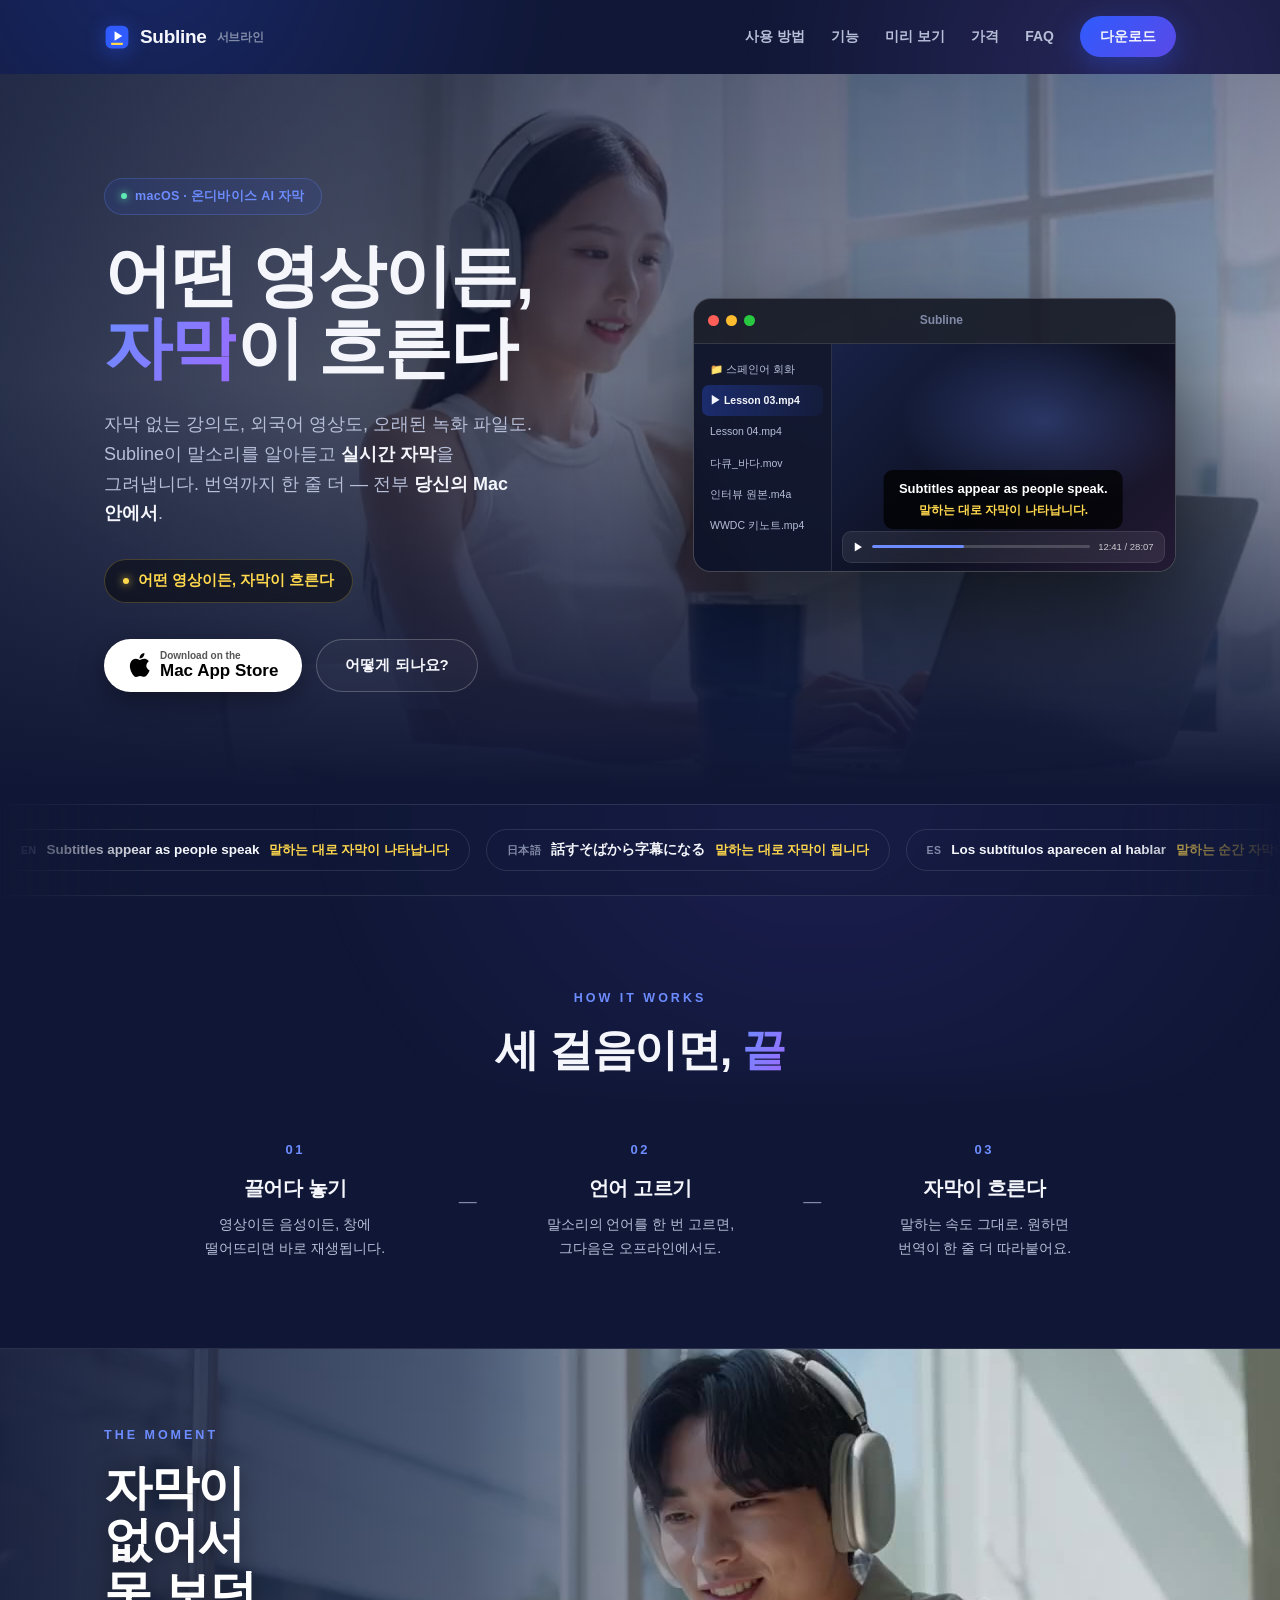
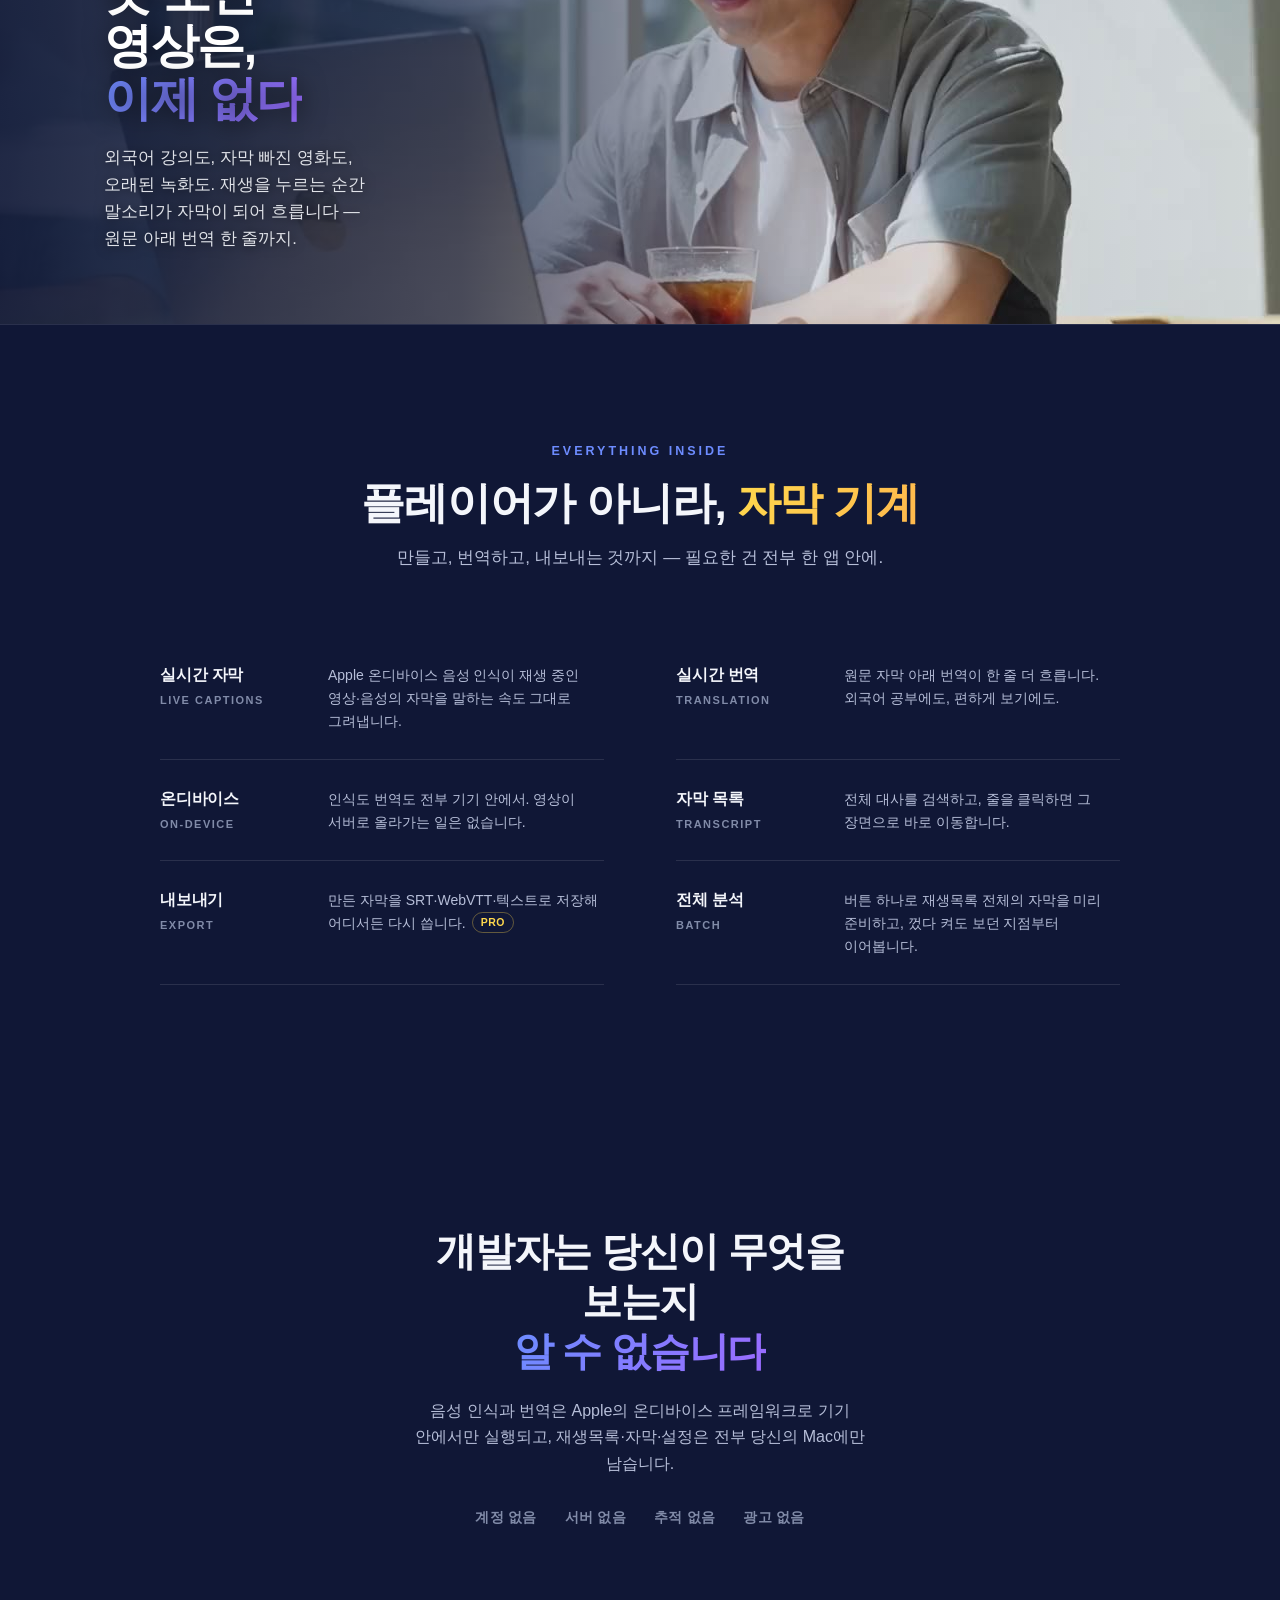
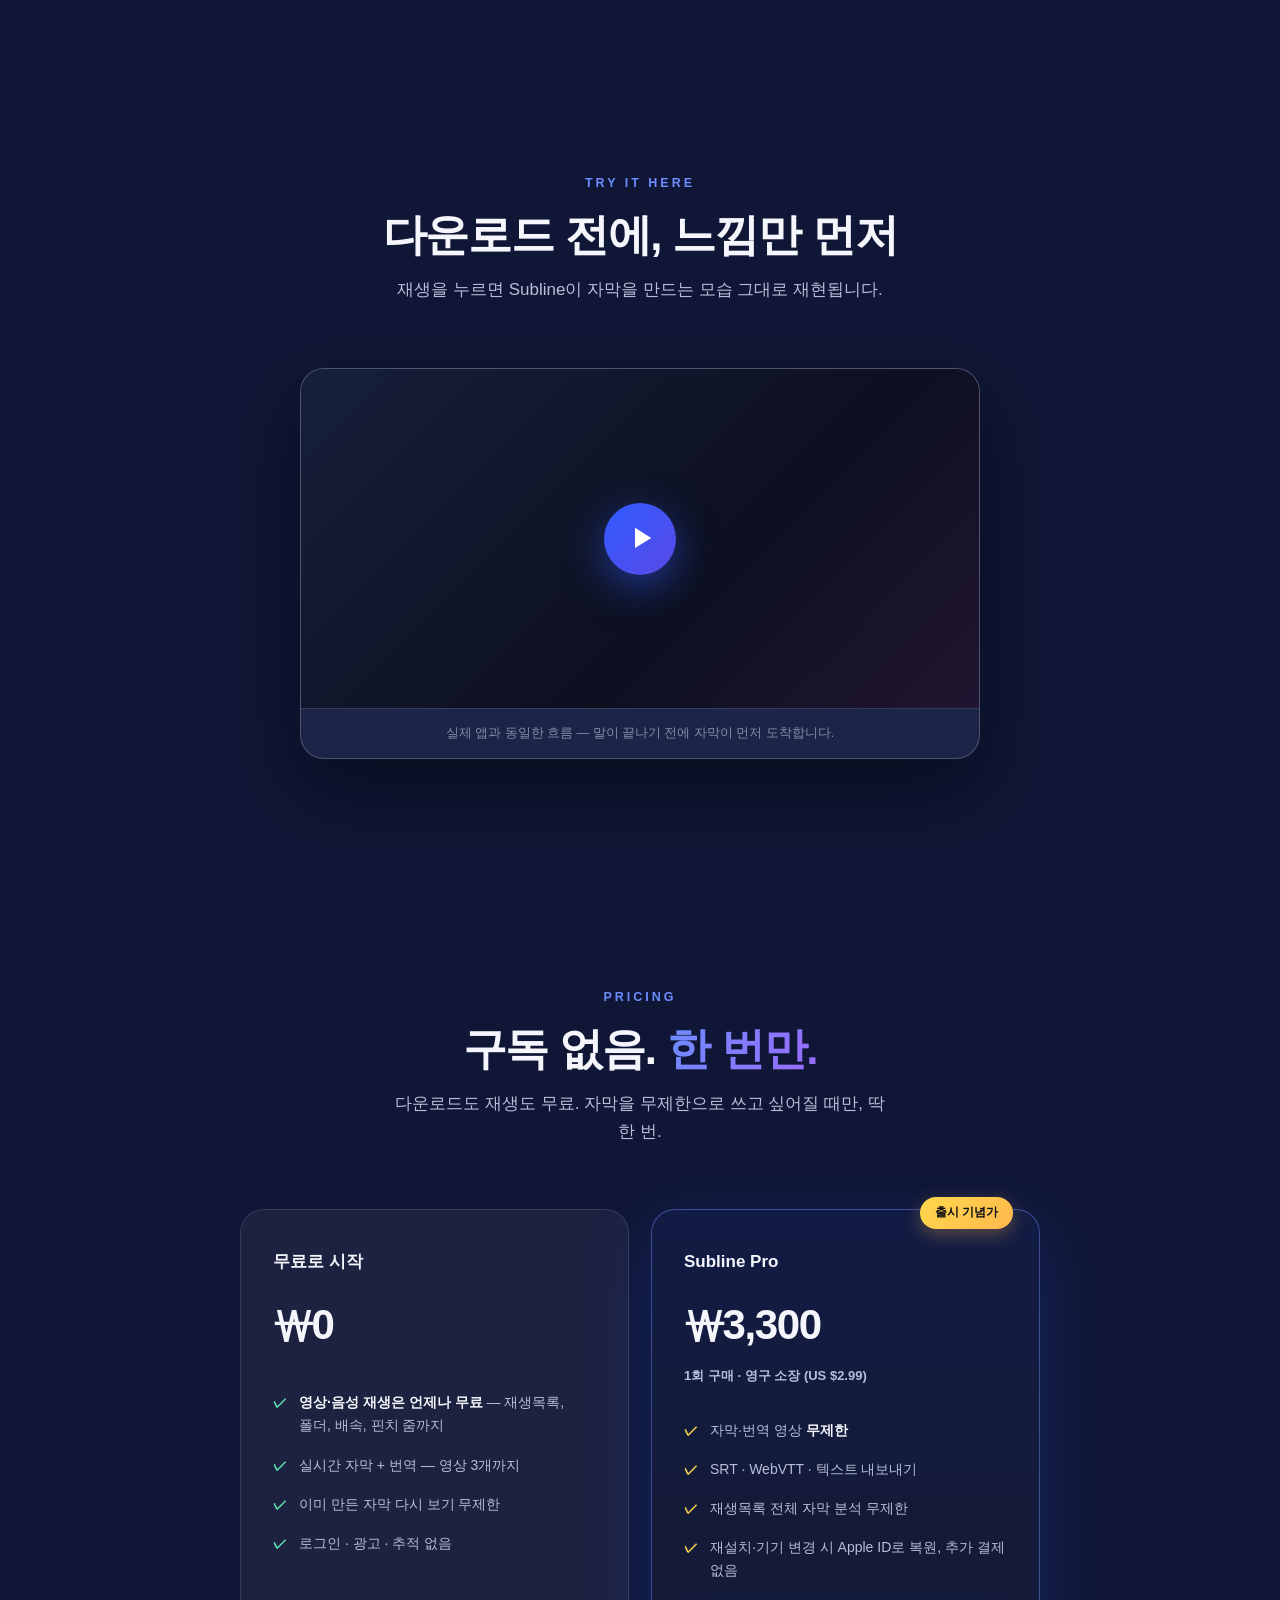
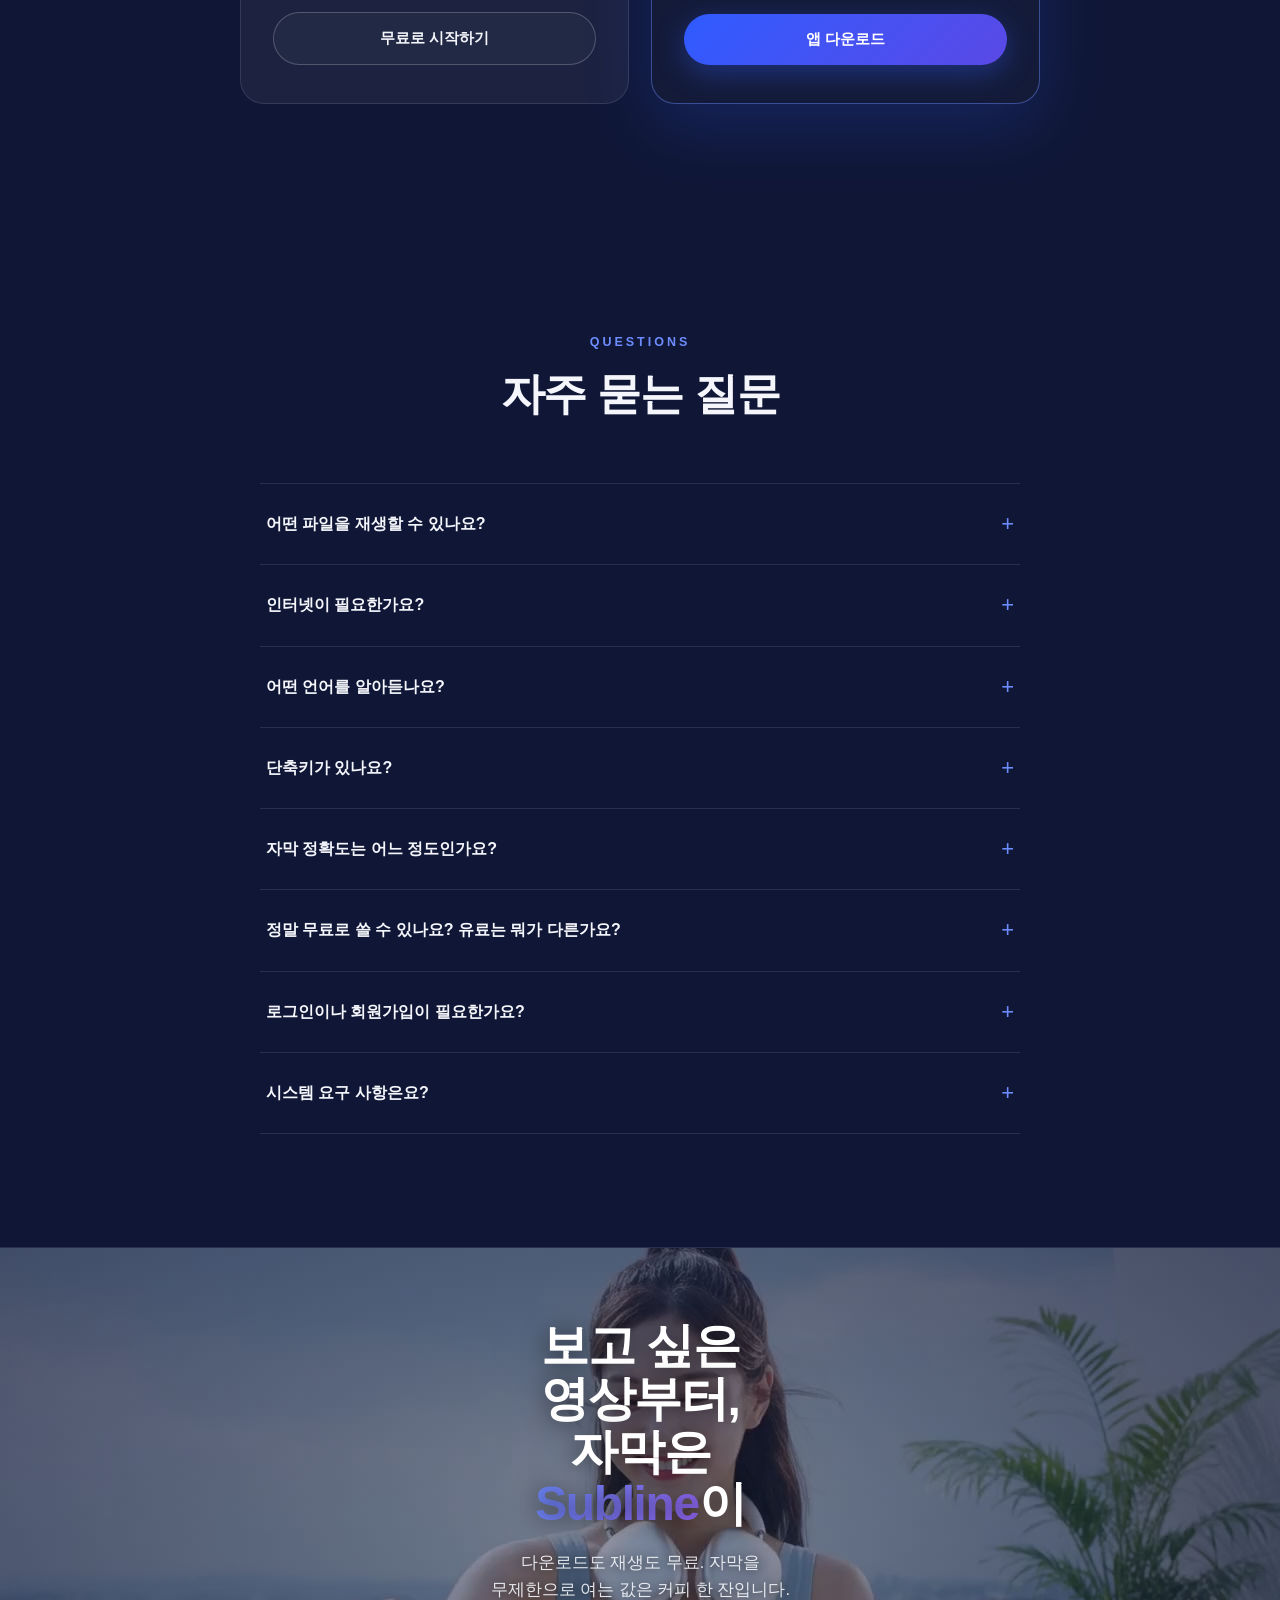
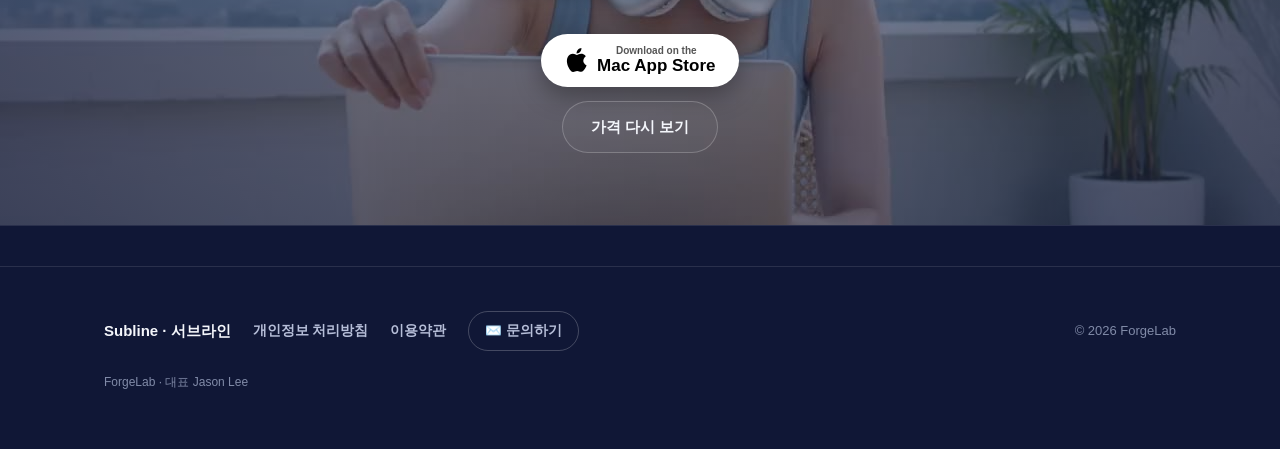
==== commit 8df35345: "Recast all three film clips bright-summer Gen-Z; lift the navy theme 세 클립(hero·study·glow)을 전부 교체했다." ====
--- a/docs/index.html
+++ b/docs/index.html
@@ -4,9 +4,9 @@
 <meta charset="UTF-8" />
 <meta name="viewport" content="width=device-width, initial-scale=1.0" />
 <title>Subline 서브라인 — 어떤 영상이든, 자막이 흐른다</title>
-<meta name="description" content="Subline(서브라인)은 macOS용 영상 플레이어입니다. 온디바이스 음성 인식으로 어떤 영상·음성이든 실시간 자막을 만들어 드립니다. 영상은 Mac 밖으로 나가지 않습니다. 로그인 없음, 추적 없음." />
+<meta name="description" content="Subline(서브라인)은 macOS용 영상 플레이어입니다. 온디바이스 음성 인식으로 어떤 영상·음성이든 실시간 자막을 만들고, 번역까지 한 줄 더 얹어줍니다. 영상은 Mac 밖으로 나가지 않습니다. 로그인 없음, 추적 없음." />
 <meta property="og:title" content="Subline 서브라인 — 어떤 영상이든, 자막이 흐른다" />
-<meta property="og:description" content="온디바이스 AI가 만드는 실시간 자막. 영상은 Mac 밖으로 나가지 않습니다." />
+<meta property="og:description" content="온디바이스 AI가 만드는 실시간 자막 + 번역. 영상은 Mac 밖으로 나가지 않습니다." />
 <meta property="og:type" content="website" />
 <link rel="icon" href="data:image/svg+xml,%3Csvg xmlns='http://www.w3.org/2000/svg' viewBox='0 0 64 64'%3E%3Crect x='4' y='4' width='56' height='56' rx='14' fill='%232F5BFF'/%3E%3Cpath d='M26 18 L45 29.5 L26 41 Z' fill='white'/%3E%3Crect x='17' y='46' width='30' height='5.5' rx='2.75' fill='%23FFD84D'/%3E%3C/svg%3E" />
 <link rel="stylesheet" href="styles.css" />
@@ -43,8 +43,8 @@
     <h1>어떤 영상이든,<br /><span class="hl">자막</span>이 흐른다</h1>
     <p class="sub">
       자막 없는 강의도, 외국어 영상도, 오래된 녹화 파일도.
-      Subline이 말소리를 알아듣고 <strong>실시간 자막</strong>을 그려냅니다 —
-      전부 <strong>당신의 Mac 안에서</strong>.
+      Subline이 말소리를 알아듣고 <strong>실시간 자막</strong>을 그려냅니다.
+      번역까지 한 줄 더 — 전부 <strong>당신의 Mac 안에서</strong>.
     </p>
     <span class="hero-caption" id="heroCaption">어떤 영상이든, 자막이 흐른다</span>
     <div class="hero-ctas">
@@ -66,7 +66,7 @@
       </div>
       <div class="mock-body">
         <div class="mock-sidebar">
-          <div class="mock-side-row">📁 영어 회화</div>
+          <div class="mock-side-row">📁 스페인어 회화</div>
           <div class="mock-side-row on">▶ Lesson 03.mp4</div>
           <div class="mock-side-row">Lesson 04.mp4</div>
           <div class="mock-side-row">다큐_바다.mov</div>
@@ -80,6 +80,7 @@
           </div>
           <div class="mock-cap" id="mockCap">
             <span class="en">Subtitles appear as people speak.</span>
+            <span class="ko">말하는 대로 자막이 나타납니다.</span>
           </div>
           <div class="mock-controls">
             <span class="tri">▶</span>
@@ -121,7 +122,7 @@
       <div class="flow-step" data-reveal="up" data-reveal-delay="280">
         <span class="flow-num">03</span>
         <h3>자막이 흐른다</h3>
-        <p>말하는 속도 그대로, 화면 위에 실시간으로 떠오릅니다.</p>
+        <p>말하는 속도 그대로. 원하면 번역이 한 줄 더 따라붙어요.</p>
       </div>
     </div>
   </div>
@@ -137,7 +138,7 @@
     <div class="cine-copy" data-reveal="left">
       <span class="sec-kicker">The moment</span>
       <h2>자막이 없어서<br />못 보던 영상은,<br /><span class="hl">이제 없다</span></h2>
-      <p>외국어 강의도, 자막 빠진 영화도, 오래된 녹화도. 재생을 누르는 순간, 말소리가 자막이 되어 흐릅니다.</p>
+      <p>외국어 강의도, 자막 빠진 영화도, 오래된 녹화도. 재생을 누르는 순간 말소리가 자막이 되어 흐릅니다 — 원문 아래 번역 한 줄까지.</p>
     </div>
   </div>
 </section>
@@ -148,7 +149,7 @@
     <div class="sec-head" data-reveal="up">
       <span class="sec-kicker">Everything inside</span>
       <h2>플레이어가 아니라, <u>자막 기계</u></h2>
-      <p>만들고, 찾고, 내보내는 것까지 — 필요한 건 전부 한 앱 안에.</p>
+      <p>만들고, 번역하고, 내보내는 것까지 — 필요한 건 전부 한 앱 안에.</p>
     </div>
     <div class="featlist">
       <div class="feat" data-reveal="up">
@@ -156,12 +157,12 @@
         <p>Apple 온디바이스 음성 인식이 재생 중인 <span class="nb">영상·음성</span>의 자막을 말하는 속도 그대로 그려냅니다.</p>
       </div>
       <div class="feat" data-reveal="up" data-reveal-delay="80">
-        <h3>발화량 그래프<em>Speech map</em></h3>
-        <p>타임라인 위에 말이 몰린 구간이 그려집니다. 듣고 싶은 대목으로 바로 이동하세요.</p>
+        <h3>실시간 번역<em>Translation</em></h3>
+        <p>원문 자막 아래 번역이 한 줄 더 흐릅니다. 외국어 공부에도, 편하게 보기에도.</p>
       </div>
       <div class="feat" data-reveal="up" data-reveal-delay="60">
         <h3>온디바이스<em>On-device</em></h3>
-        <p>음성 인식까지 전부 기기 안에서. 영상이 서버로 올라가는 일은 없습니다.</p>
+        <p>인식도 번역도 전부 기기 안에서. 영상이 서버로 올라가는 일은 없습니다.</p>
       </div>
       <div class="feat" data-reveal="up" data-reveal-delay="140">
         <h3>자막 목록<em>Transcript</em></h3>
@@ -183,7 +184,7 @@
 <section class="statement">
   <div class="wrap" data-reveal="zoom">
     <blockquote>개발자는 당신이 무엇을 보는지<br /><span class="hl">알 수 없습니다</span></blockquote>
-    <p>음성 인식은 Apple의 온디바이스 프레임워크로 기기 안에서만 실행되고, <span class="nb">재생목록·자막·설정</span>은 전부 당신의 Mac에만 남습니다.</p>
+    <p>음성 인식과 번역은 Apple의 온디바이스 프레임워크로 기기 안에서만 실행되고, <span class="nb">재생목록·자막·설정</span>은 전부 당신의 Mac에만 남습니다.</p>
     <div class="quiet-row">
       <span>계정 없음</span><span>서버 없음</span><span>추적 없음</span><span>광고 없음</span>
     </div>
@@ -201,7 +202,7 @@
     <div class="demo-card" data-reveal="zoom">
       <div class="demo-stage" id="demoStage">
         <button class="demo-play" id="demoPlay" aria-label="데모 재생">▶</button>
-        <div class="demo-cap" id="demoCap"><span class="en"></span></div>
+        <div class="demo-cap" id="demoCap"><span class="en"></span><span class="ko"></span></div>
       </div>
       <div class="demo-transcript" id="demoTranscript"></div>
       <p class="demo-note">실제 앱과 동일한 흐름 — 말이 끝나기 전에 자막이 먼저 도착합니다.</p>
@@ -223,7 +224,7 @@
         <div class="price">₩0</div>
         <ul>
           <li><strong><span class="nb">영상·음성</span> 재생은 언제나 무료</strong> — 재생목록, 폴더, 배속, 핀치 줌까지</li>
-          <li>실시간 자막 — 영상 3개까지</li>
+          <li>실시간 자막 + 번역 — 영상 3개까지</li>
           <li>이미 만든 자막 다시 보기 무제한</li>
           <li>로그인 · 광고 · 추적 없음</li>
         </ul>
@@ -235,7 +236,7 @@
         <div class="price">₩3,300</div>
         <div class="price-note">1회 구매 · 영구 소장 (US $2.99)</div>
         <ul>
-          <li>자막 영상 <strong>무제한</strong></li>
+          <li><span class="nb">자막·번역</span> 영상 <strong>무제한</strong></li>
           <li>SRT · WebVTT · 텍스트 내보내기</li>
           <li>재생목록 전체 자막 분석 무제한</li>
           <li><span class="nb">재설치·기기 변경</span> 시 Apple ID로 복원, 추가 결제 없음</li>
@@ -257,7 +258,7 @@
       </details>
       <details>
         <summary>인터넷이 필요한가요?</summary>
-        <p>자막 언어팩을 처음 내려받을 때만 필요합니다. 그 후에는 완전히 오프라인으로 동작합니다. 여러분의 영상이 네트워크로 전송되는 일은 없습니다.</p>
+        <p>자막 언어팩과 번역 모델을 처음 내려받을 때만 필요합니다. 그 후에는 완전히 오프라인으로 동작합니다. 여러분의 영상이 네트워크로 전송되는 일은 없습니다.</p>
       </details>
       <details>
         <summary>어떤 언어를 알아듣나요?</summary>
@@ -273,7 +274,7 @@
       </details>
       <details>
         <summary>정말 무료로 쓸 수 있나요? 유료는 뭐가 다른가요?</summary>
-        <p>앱 다운로드와 <span class="nb">영상·음성</span> 재생(재생목록, 배속, 줌 포함)은 영원히 무료입니다. 실시간 자막도 영상 3개까지 무료로 체험할 수 있고, 이미 만든 자막은 계속 무료로 볼 수 있습니다. Subline Pro(1회 구매 ₩3,300)는 자막 영상 무제한, <span class="nb">SRT·WebVTT·텍스트</span> 내보내기, 재생목록 전체 자막 분석 무제한을 엽니다. 구독이 아니며, Apple ID로 언제든 복원됩니다.</p>
+        <p>앱 다운로드와 <span class="nb">영상·음성</span> 재생(재생목록, 배속, 줌 포함)은 영원히 무료입니다. 실시간 자막과 번역도 영상 3개까지 무료로 체험할 수 있고, 이미 만든 자막은 계속 무료로 볼 수 있습니다. Subline Pro(1회 구매 ₩3,300)는 <span class="nb">자막·번역</span> 영상 무제한, <span class="nb">SRT·WebVTT·텍스트</span> 내보내기, 재생목록 전체 자막 분석 무제한을 엽니다. 구독이 아니며, Apple ID로 언제든 복원됩니다.</p>
       </details>
       <details>
         <summary>로그인이나 회원가입이 필요한가요?</summary>
@@ -422,23 +423,24 @@
   targets.forEach(function (t) { observer.observe(t); });
 })();
 
-/* ---------- Hero: cycling caption lines (STT look — one line, no pairs) ---------- */
-(function () {
-  var CAPS = [
-    'Subtitles appear as people speak.',
-    'No sign-up. No servers. No tracking.',
-    'Your videos never leave this Mac.',
-    'Learn languages straight from any video.',
+/* ---------- Hero: cycling caption pairs ---------- */
+(function () {
+  var PAIRS = [
+    ['Subtitles appear as people speak.', '말하는 대로 자막이 나타납니다.'],
+    ['No sign-up. No servers. No tracking.', '로그인도, 서버도, 추적도 없습니다.'],
+    ['Your videos never leave this Mac.', '영상은 이 Mac 밖으로 나가지 않아요.'],
+    ['Learn languages straight from any video.', '어떤 영상으로든 바로 어학 공부.'],
   ];
   var cap = document.getElementById('mockCap');
   var hero = document.getElementById('heroCaption');
   var HEROES = ['어떤 영상이든, 자막이 흐른다', '자막 없는 영상은, 이제 없다', '보고 싶은 영상부터, 자막은 Subline이'];
   var i = 0, h = 0;
   setInterval(function () {
-    i = (i + 1) % CAPS.length;
+    i = (i + 1) % PAIRS.length;
     cap.style.opacity = 0;
     setTimeout(function () {
-      cap.querySelector('.en').textContent = CAPS[i];
+      cap.querySelector('.en').textContent = PAIRS[i][0];
+      cap.querySelector('.ko').textContent = PAIRS[i][1];
       cap.style.opacity = 1;
     }, 250);
   }, 3400);
@@ -452,12 +454,12 @@
 /* ---------- Demo: simulated live transcription ---------- */
 (function () {
   var LINES = [
-    ['00:01', 'Welcome back to the studio.'],
-    ['00:04', "Today we're testing something new."],
-    ['00:08', 'You just drop a video in — that\'s it.'],
-    ['00:12', 'The subtitles are generated on your Mac.'],
-    ['00:16', 'Nothing is uploaded, ever.'],
-    ['00:19', 'Every word, right as it\'s spoken.'],
+    ['00:01', 'Welcome back to the studio.', '스튜디오에 다시 오신 것을 환영합니다.'],
+    ['00:04', "Today we're testing something new.", '오늘은 새로운 것을 시험해 볼 거예요.'],
+    ['00:08', 'You just drop a video in — that\'s it.', '영상을 끌어다 놓기만 하면 끝이에요.'],
+    ['00:12', 'The subtitles are generated on your Mac.', '자막은 여러분의 Mac에서 만들어집니다.'],
+    ['00:16', 'Nothing is uploaded, ever.', '그 무엇도 업로드되지 않아요, 절대로.'],
+    ['00:19', 'And yes — it translates too.', '그리고 네, 번역도 됩니다.'],
   ];
   var playBtn = document.getElementById('demoPlay');
   var cap = document.getElementById('demoCap');
@@ -473,11 +475,12 @@
     LINES.forEach(function (line, idx) {
       timers.push(setTimeout(function () {
         cap.querySelector('.en').textContent = line[1];
+        cap.querySelector('.ko').textContent = line[2];
         cap.classList.add('show');
         var el = document.createElement('div');
         el.className = 'demo-line';
         el.innerHTML = '<span class="t">' + line[0] + '</span>' +
-          '<span class="txt">' + line[1] + '</span>';
+          '<span class="txt">' + line[1] + '<em>' + line[2] + '</em></span>';
         transcript.appendChild(el);
         transcript.scrollTop = transcript.scrollHeight;
         if (idx === LINES.length - 1) {
--- a/docs/styles.css
+++ b/docs/styles.css
@@ -243,7 +243,8 @@
   background: rgba(0, 0, 0, 0.74); border-radius: 9px; padding: 8px 15px;
   transition: opacity 0.3s ease;
 }
-.mock-cap .en { display: block; color: var(--yellow); font-size: 13px; font-weight: 700; }
+.mock-cap .en { display: block; color: #fff; font-size: 13px; font-weight: 700; }
+.mock-cap .ko { display: block; color: var(--yellow); font-size: 12px; font-weight: 700; margin-top: 2px; }
 
 .mock-controls {
   position: absolute; left: 10px; right: 10px; bottom: 8px;
@@ -402,12 +403,14 @@
   opacity: 0; transition: opacity 0.25s ease;
 }
 .demo-cap.show { opacity: 1; }
-.demo-cap .en { display: block; color: var(--yellow); font-size: 15px; font-weight: 700; }
+.demo-cap .en { display: block; color: #fff; font-size: 15px; font-weight: 700; }
+.demo-cap .ko { display: block; color: var(--yellow); font-size: 13.5px; font-weight: 700; margin-top: 3px; }
 .demo-transcript { border-top: 1px solid var(--hairline); max-height: 200px; overflow-y: auto; }
 .demo-line { display: flex; gap: 14px; padding: 11px 22px; border-bottom: 1px solid rgba(255, 255, 255, 0.05); animation: lineIn 0.35s var(--ease-out); }
 @keyframes lineIn { from { opacity: 0; transform: translateY(8px); } to { opacity: 1; transform: none; } }
 .demo-line .t { color: var(--dim); font-size: 11.5px; font-family: ui-monospace, "SF Mono", Menlo, monospace; padding-top: 2px; min-width: 42px; }
 .demo-line .txt { font-size: 14px; }
+.demo-line .txt em { display: block; font-style: normal; color: var(--yellow); font-size: 12.5px; opacity: 0.95; margin-top: 2px; }
 .demo-note { text-align: center; color: var(--dim); font-size: 12.5px; padding: 14px; }
 
 /* Pricing */
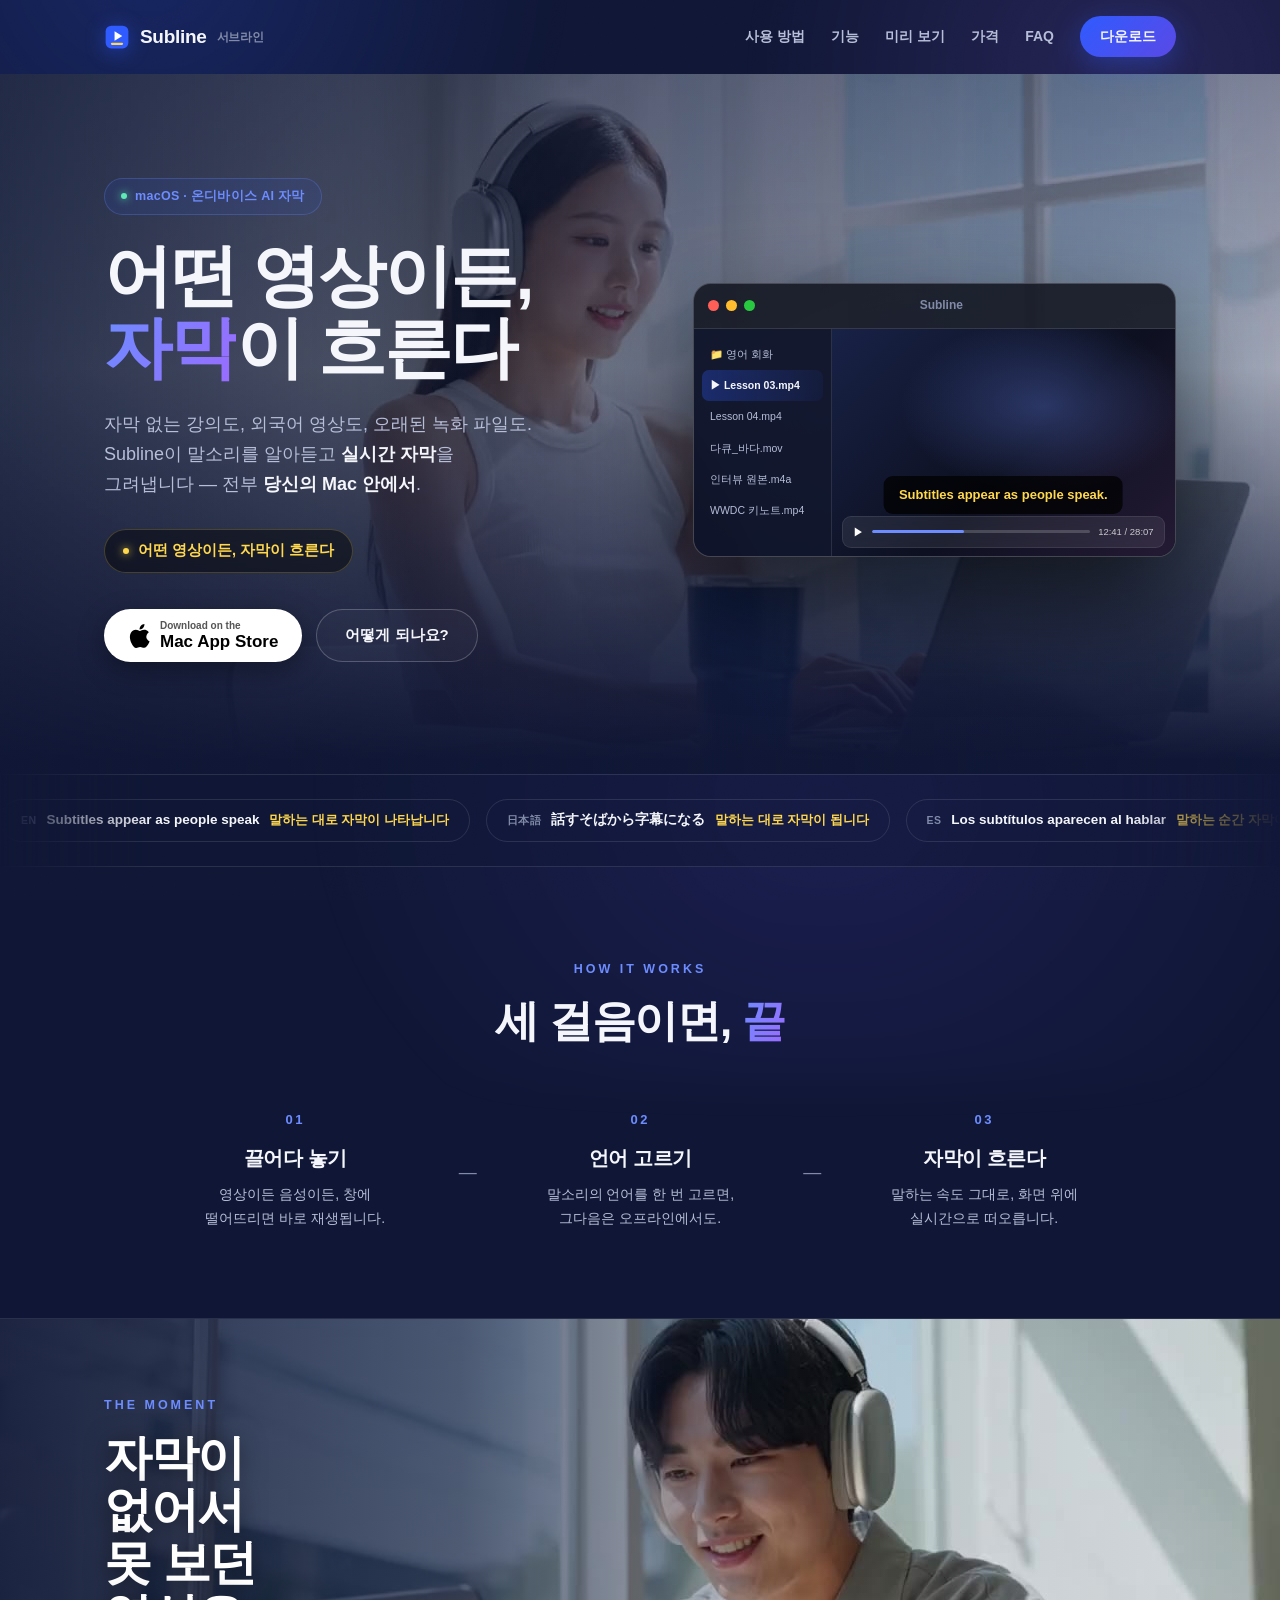
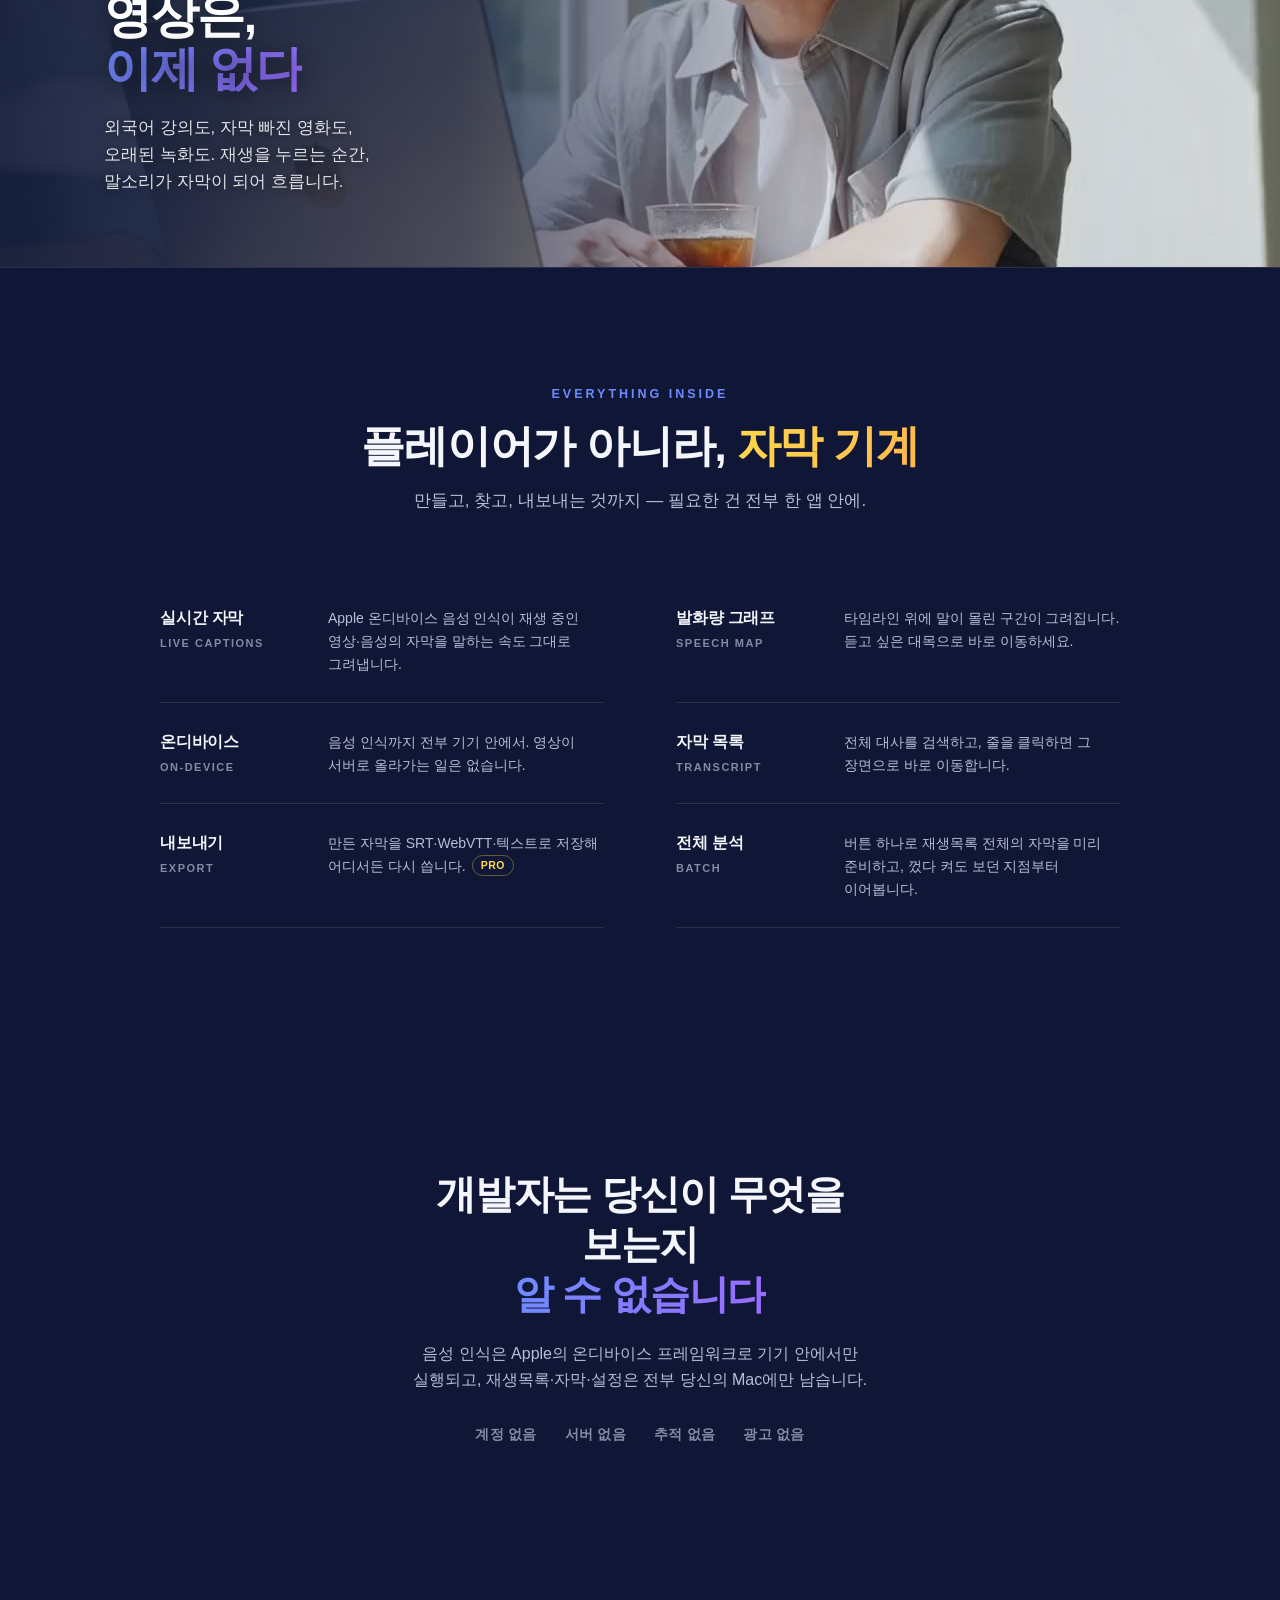
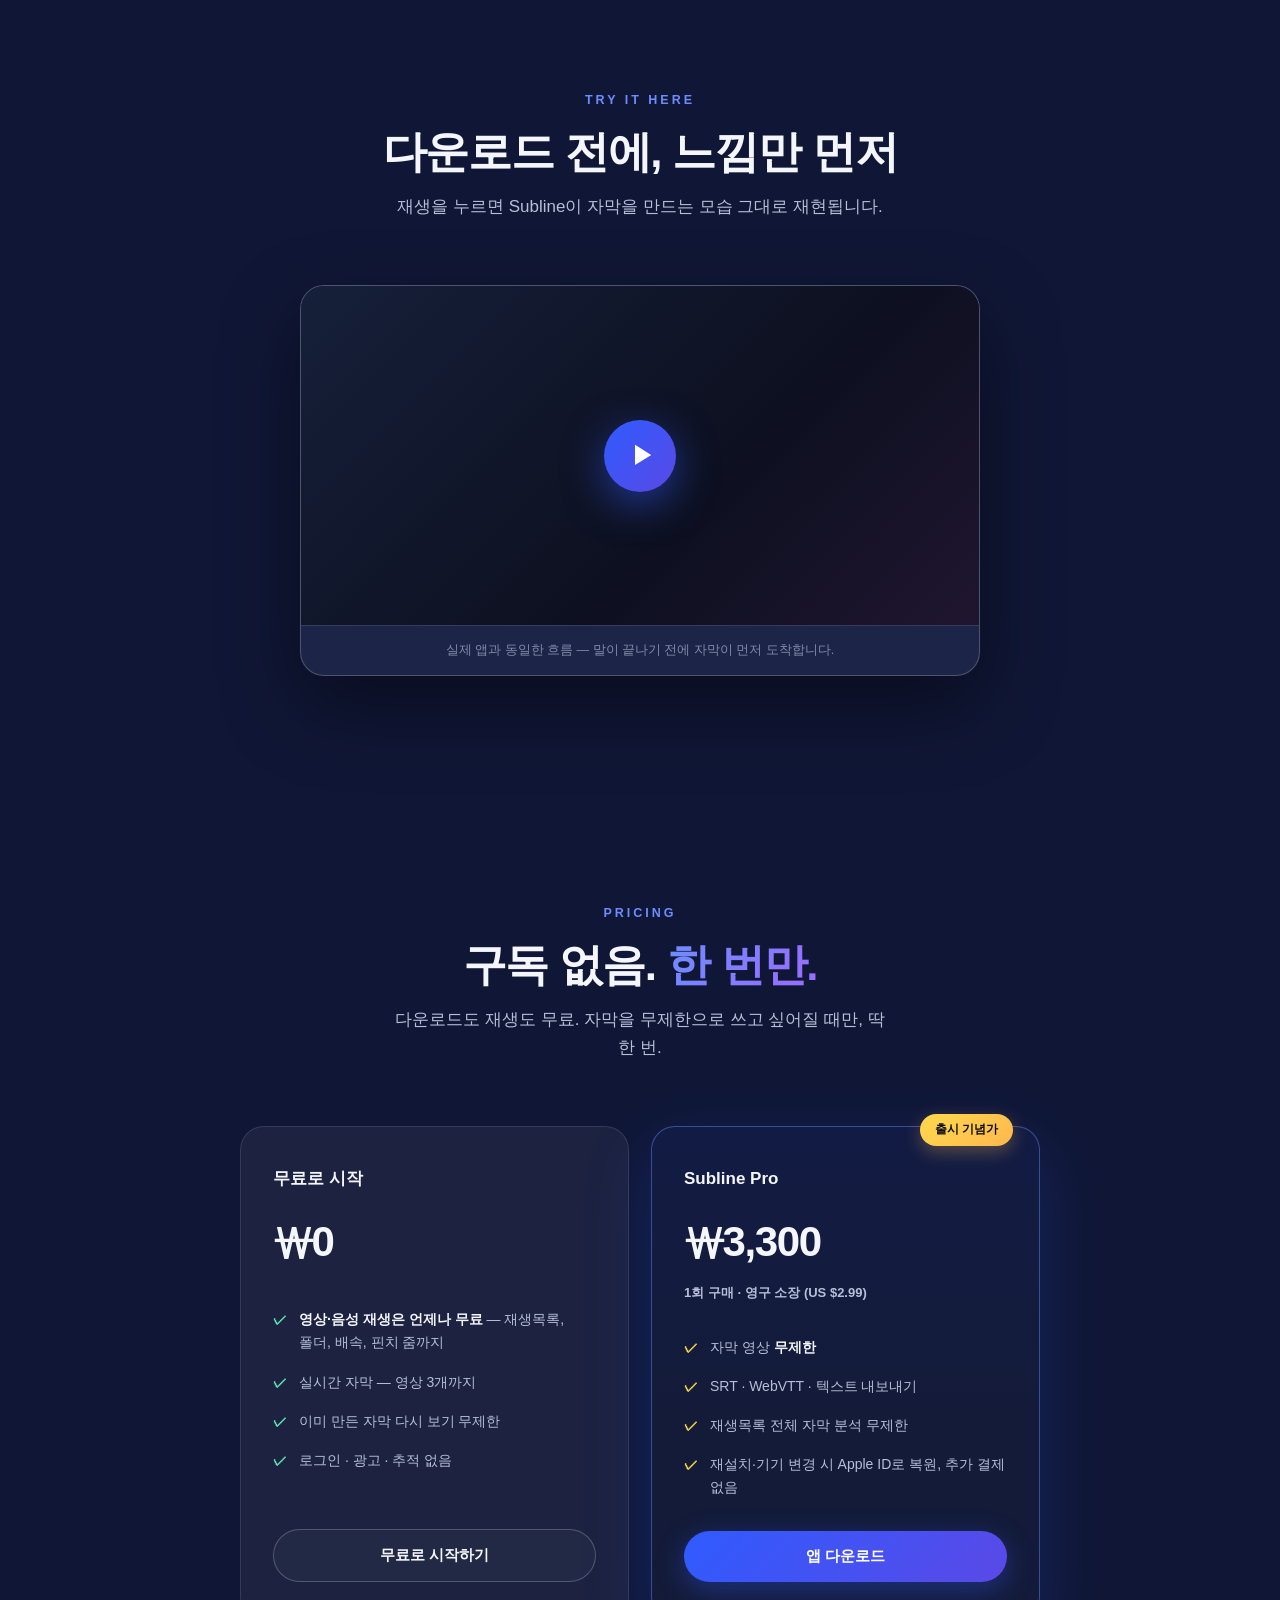
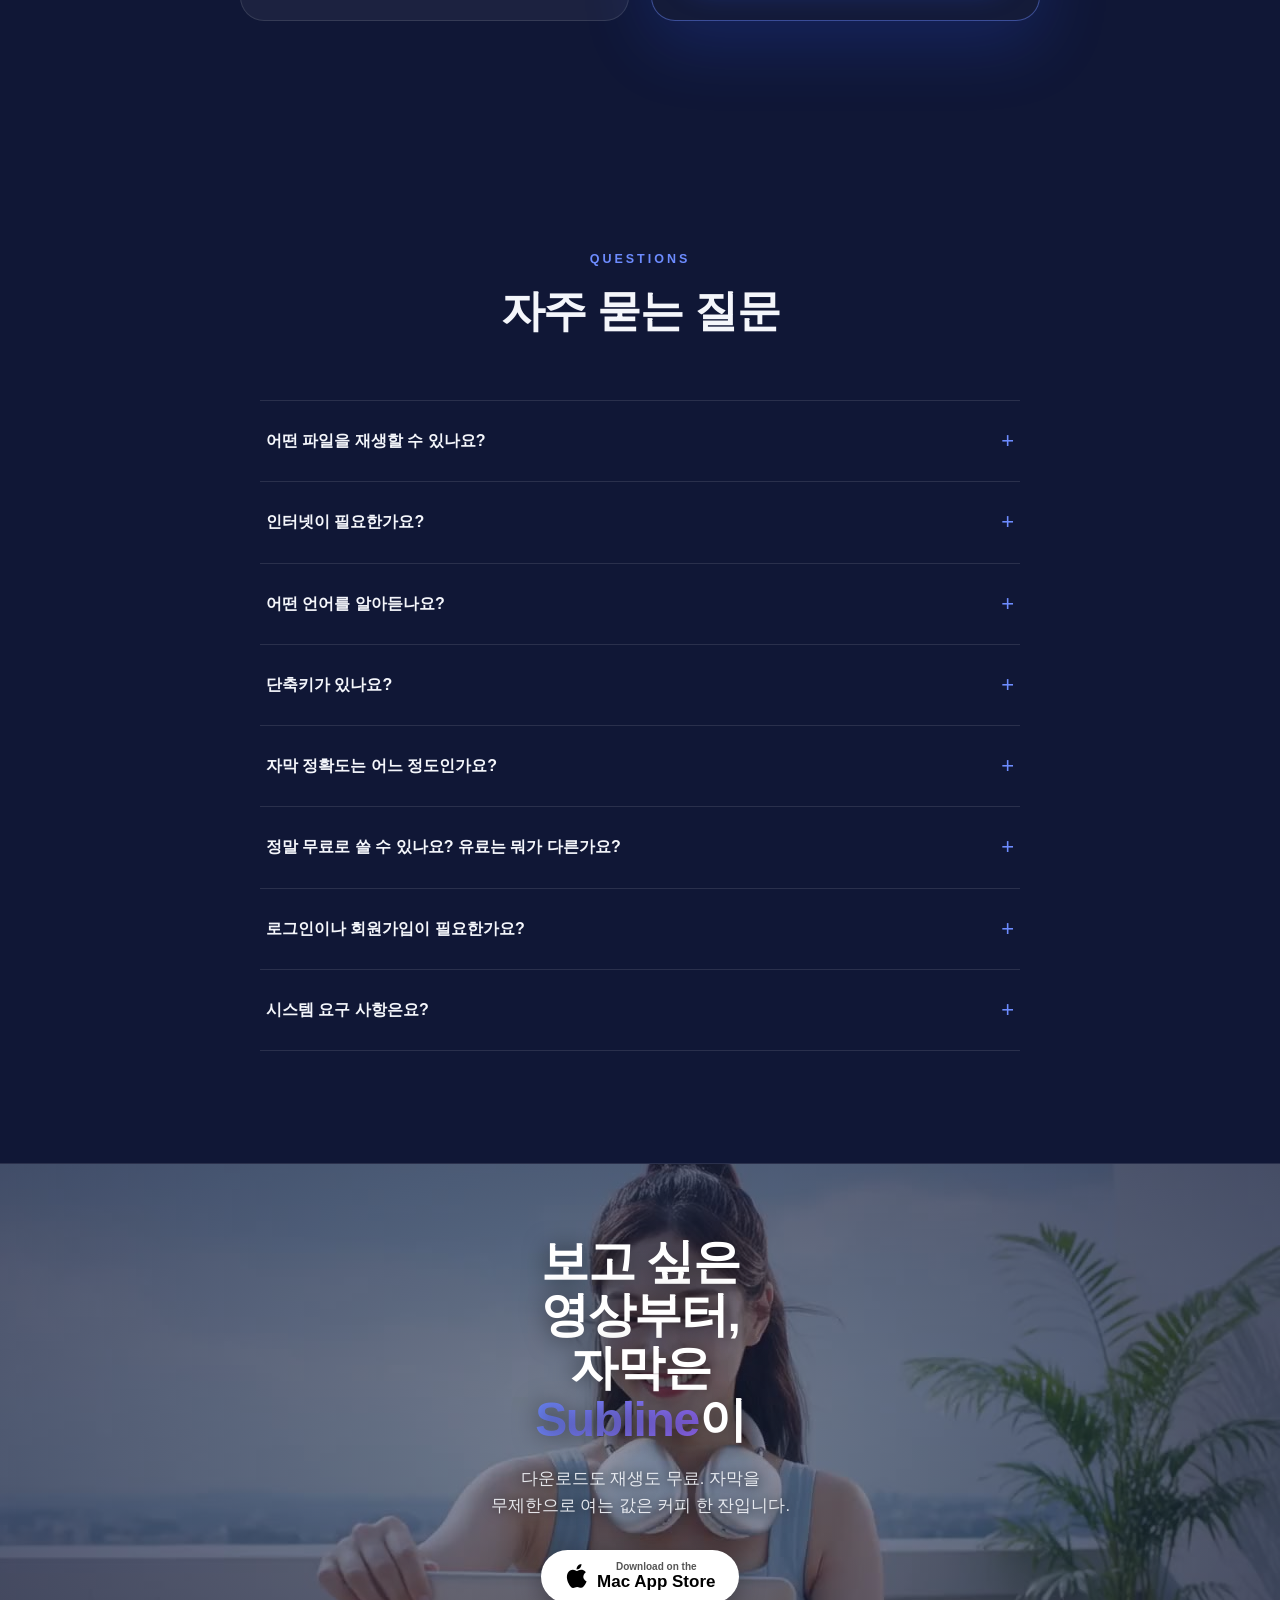
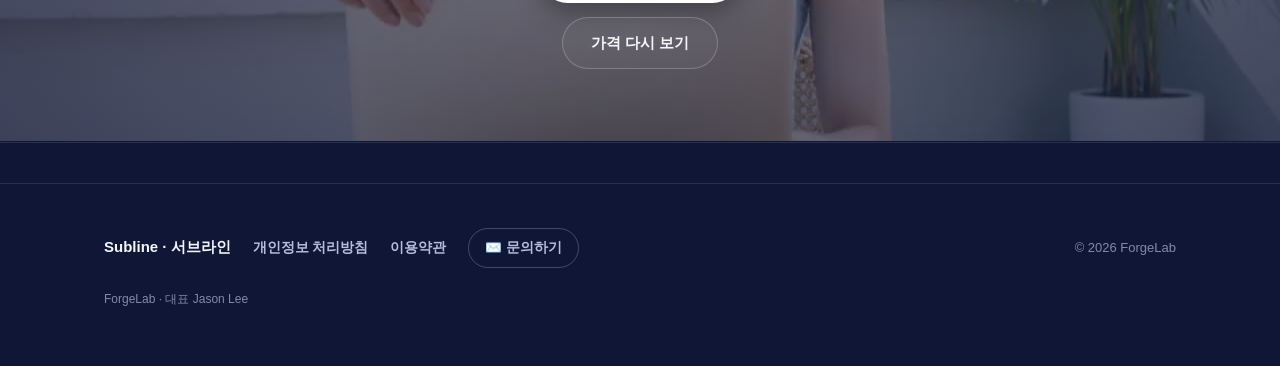
==== commit 87bf210f: "Remove every translation claim — the app is STT-only 앱에 번역 기능은 없다. 실제 기능은 전사(STT) — 말소리를 실시간 자막으로 그려" ====
--- a/docs/index.html
+++ b/docs/index.html
@@ -4,9 +4,9 @@
 <meta charset="UTF-8" />
 <meta name="viewport" content="width=device-width, initial-scale=1.0" />
 <title>Subline 서브라인 — 어떤 영상이든, 자막이 흐른다</title>
-<meta name="description" content="Subline(서브라인)은 macOS용 영상 플레이어입니다. 온디바이스 음성 인식으로 어떤 영상·음성이든 실시간 자막을 만들고, 번역까지 한 줄 더 얹어줍니다. 영상은 Mac 밖으로 나가지 않습니다. 로그인 없음, 추적 없음." />
+<meta name="description" content="Subline(서브라인)은 macOS용 영상 플레이어입니다. 온디바이스 음성 인식으로 어떤 영상·음성이든 실시간 자막을 만들어 드립니다. 영상은 Mac 밖으로 나가지 않습니다. 로그인 없음, 추적 없음." />
 <meta property="og:title" content="Subline 서브라인 — 어떤 영상이든, 자막이 흐른다" />
-<meta property="og:description" content="온디바이스 AI가 만드는 실시간 자막 + 번역. 영상은 Mac 밖으로 나가지 않습니다." />
+<meta property="og:description" content="온디바이스 AI가 만드는 실시간 자막. 영상은 Mac 밖으로 나가지 않습니다." />
 <meta property="og:type" content="website" />
 <link rel="icon" href="data:image/svg+xml,%3Csvg xmlns='http://www.w3.org/2000/svg' viewBox='0 0 64 64'%3E%3Crect x='4' y='4' width='56' height='56' rx='14' fill='%232F5BFF'/%3E%3Cpath d='M26 18 L45 29.5 L26 41 Z' fill='white'/%3E%3Crect x='17' y='46' width='30' height='5.5' rx='2.75' fill='%23FFD84D'/%3E%3C/svg%3E" />
 <link rel="stylesheet" href="styles.css" />
@@ -43,8 +43,8 @@
     <h1>어떤 영상이든,<br /><span class="hl">자막</span>이 흐른다</h1>
     <p class="sub">
       자막 없는 강의도, 외국어 영상도, 오래된 녹화 파일도.
-      Subline이 말소리를 알아듣고 <strong>실시간 자막</strong>을 그려냅니다.
-      번역까지 한 줄 더 — 전부 <strong>당신의 Mac 안에서</strong>.
+      Subline이 말소리를 알아듣고 <strong>실시간 자막</strong>을 그려냅니다 —
+      전부 <strong>당신의 Mac 안에서</strong>.
     </p>
     <span class="hero-caption" id="heroCaption">어떤 영상이든, 자막이 흐른다</span>
     <div class="hero-ctas">
@@ -66,7 +66,7 @@
       </div>
       <div class="mock-body">
         <div class="mock-sidebar">
-          <div class="mock-side-row">📁 스페인어 회화</div>
+          <div class="mock-side-row">📁 영어 회화</div>
           <div class="mock-side-row on">▶ Lesson 03.mp4</div>
           <div class="mock-side-row">Lesson 04.mp4</div>
           <div class="mock-side-row">다큐_바다.mov</div>
@@ -80,7 +80,6 @@
           </div>
           <div class="mock-cap" id="mockCap">
             <span class="en">Subtitles appear as people speak.</span>
-            <span class="ko">말하는 대로 자막이 나타납니다.</span>
           </div>
           <div class="mock-controls">
             <span class="tri">▶</span>
@@ -122,7 +121,7 @@
       <div class="flow-step" data-reveal="up" data-reveal-delay="280">
         <span class="flow-num">03</span>
         <h3>자막이 흐른다</h3>
-        <p>말하는 속도 그대로. 원하면 번역이 한 줄 더 따라붙어요.</p>
+        <p>말하는 속도 그대로, 화면 위에 실시간으로 떠오릅니다.</p>
       </div>
     </div>
   </div>
@@ -138,7 +137,7 @@
     <div class="cine-copy" data-reveal="left">
       <span class="sec-kicker">The moment</span>
       <h2>자막이 없어서<br />못 보던 영상은,<br /><span class="hl">이제 없다</span></h2>
-      <p>외국어 강의도, 자막 빠진 영화도, 오래된 녹화도. 재생을 누르는 순간 말소리가 자막이 되어 흐릅니다 — 원문 아래 번역 한 줄까지.</p>
+      <p>외국어 강의도, 자막 빠진 영화도, 오래된 녹화도. 재생을 누르는 순간, 말소리가 자막이 되어 흐릅니다.</p>
     </div>
   </div>
 </section>
@@ -149,7 +148,7 @@
     <div class="sec-head" data-reveal="up">
       <span class="sec-kicker">Everything inside</span>
       <h2>플레이어가 아니라, <u>자막 기계</u></h2>
-      <p>만들고, 번역하고, 내보내는 것까지 — 필요한 건 전부 한 앱 안에.</p>
+      <p>만들고, 찾고, 내보내는 것까지 — 필요한 건 전부 한 앱 안에.</p>
     </div>
     <div class="featlist">
       <div class="feat" data-reveal="up">
@@ -157,12 +156,12 @@
         <p>Apple 온디바이스 음성 인식이 재생 중인 <span class="nb">영상·음성</span>의 자막을 말하는 속도 그대로 그려냅니다.</p>
       </div>
       <div class="feat" data-reveal="up" data-reveal-delay="80">
-        <h3>실시간 번역<em>Translation</em></h3>
-        <p>원문 자막 아래 번역이 한 줄 더 흐릅니다. 외국어 공부에도, 편하게 보기에도.</p>
+        <h3>발화량 그래프<em>Speech map</em></h3>
+        <p>타임라인 위에 말이 몰린 구간이 그려집니다. 듣고 싶은 대목으로 바로 이동하세요.</p>
       </div>
       <div class="feat" data-reveal="up" data-reveal-delay="60">
         <h3>온디바이스<em>On-device</em></h3>
-        <p>인식도 번역도 전부 기기 안에서. 영상이 서버로 올라가는 일은 없습니다.</p>
+        <p>음성 인식까지 전부 기기 안에서. 영상이 서버로 올라가는 일은 없습니다.</p>
       </div>
       <div class="feat" data-reveal="up" data-reveal-delay="140">
         <h3>자막 목록<em>Transcript</em></h3>
@@ -184,7 +183,7 @@
 <section class="statement">
   <div class="wrap" data-reveal="zoom">
     <blockquote>개발자는 당신이 무엇을 보는지<br /><span class="hl">알 수 없습니다</span></blockquote>
-    <p>음성 인식과 번역은 Apple의 온디바이스 프레임워크로 기기 안에서만 실행되고, <span class="nb">재생목록·자막·설정</span>은 전부 당신의 Mac에만 남습니다.</p>
+    <p>음성 인식은 Apple의 온디바이스 프레임워크로 기기 안에서만 실행되고, <span class="nb">재생목록·자막·설정</span>은 전부 당신의 Mac에만 남습니다.</p>
     <div class="quiet-row">
       <span>계정 없음</span><span>서버 없음</span><span>추적 없음</span><span>광고 없음</span>
     </div>
@@ -202,7 +201,7 @@
     <div class="demo-card" data-reveal="zoom">
       <div class="demo-stage" id="demoStage">
         <button class="demo-play" id="demoPlay" aria-label="데모 재생">▶</button>
-        <div class="demo-cap" id="demoCap"><span class="en"></span><span class="ko"></span></div>
+        <div class="demo-cap" id="demoCap"><span class="en"></span></div>
       </div>
       <div class="demo-transcript" id="demoTranscript"></div>
       <p class="demo-note">실제 앱과 동일한 흐름 — 말이 끝나기 전에 자막이 먼저 도착합니다.</p>
@@ -224,7 +223,7 @@
         <div class="price">₩0</div>
         <ul>
           <li><strong><span class="nb">영상·음성</span> 재생은 언제나 무료</strong> — 재생목록, 폴더, 배속, 핀치 줌까지</li>
-          <li>실시간 자막 + 번역 — 영상 3개까지</li>
+          <li>실시간 자막 — 영상 3개까지</li>
           <li>이미 만든 자막 다시 보기 무제한</li>
           <li>로그인 · 광고 · 추적 없음</li>
         </ul>
@@ -236,7 +235,7 @@
         <div class="price">₩3,300</div>
         <div class="price-note">1회 구매 · 영구 소장 (US $2.99)</div>
         <ul>
-          <li><span class="nb">자막·번역</span> 영상 <strong>무제한</strong></li>
+          <li>자막 영상 <strong>무제한</strong></li>
           <li>SRT · WebVTT · 텍스트 내보내기</li>
           <li>재생목록 전체 자막 분석 무제한</li>
           <li><span class="nb">재설치·기기 변경</span> 시 Apple ID로 복원, 추가 결제 없음</li>
@@ -258,7 +257,7 @@
       </details>
       <details>
         <summary>인터넷이 필요한가요?</summary>
-        <p>자막 언어팩과 번역 모델을 처음 내려받을 때만 필요합니다. 그 후에는 완전히 오프라인으로 동작합니다. 여러분의 영상이 네트워크로 전송되는 일은 없습니다.</p>
+        <p>자막 언어팩을 처음 내려받을 때만 필요합니다. 그 후에는 완전히 오프라인으로 동작합니다. 여러분의 영상이 네트워크로 전송되는 일은 없습니다.</p>
       </details>
       <details>
         <summary>어떤 언어를 알아듣나요?</summary>
@@ -274,7 +273,7 @@
       </details>
       <details>
         <summary>정말 무료로 쓸 수 있나요? 유료는 뭐가 다른가요?</summary>
-        <p>앱 다운로드와 <span class="nb">영상·음성</span> 재생(재생목록, 배속, 줌 포함)은 영원히 무료입니다. 실시간 자막과 번역도 영상 3개까지 무료로 체험할 수 있고, 이미 만든 자막은 계속 무료로 볼 수 있습니다. Subline Pro(1회 구매 ₩3,300)는 <span class="nb">자막·번역</span> 영상 무제한, <span class="nb">SRT·WebVTT·텍스트</span> 내보내기, 재생목록 전체 자막 분석 무제한을 엽니다. 구독이 아니며, Apple ID로 언제든 복원됩니다.</p>
+        <p>앱 다운로드와 <span class="nb">영상·음성</span> 재생(재생목록, 배속, 줌 포함)은 영원히 무료입니다. 실시간 자막도 영상 3개까지 무료로 체험할 수 있고, 이미 만든 자막은 계속 무료로 볼 수 있습니다. Subline Pro(1회 구매 ₩3,300)는 자막 영상 무제한, <span class="nb">SRT·WebVTT·텍스트</span> 내보내기, 재생목록 전체 자막 분석 무제한을 엽니다. 구독이 아니며, Apple ID로 언제든 복원됩니다.</p>
       </details>
       <details>
         <summary>로그인이나 회원가입이 필요한가요?</summary>
@@ -423,24 +422,23 @@
   targets.forEach(function (t) { observer.observe(t); });
 })();
 
-/* ---------- Hero: cycling caption pairs ---------- */
-(function () {
-  var PAIRS = [
-    ['Subtitles appear as people speak.', '말하는 대로 자막이 나타납니다.'],
-    ['No sign-up. No servers. No tracking.', '로그인도, 서버도, 추적도 없습니다.'],
-    ['Your videos never leave this Mac.', '영상은 이 Mac 밖으로 나가지 않아요.'],
-    ['Learn languages straight from any video.', '어떤 영상으로든 바로 어학 공부.'],
+/* ---------- Hero: cycling caption lines (STT look — one line, no pairs) ---------- */
+(function () {
+  var CAPS = [
+    'Subtitles appear as people speak.',
+    'No sign-up. No servers. No tracking.',
+    'Your videos never leave this Mac.',
+    'Learn languages straight from any video.',
   ];
   var cap = document.getElementById('mockCap');
   var hero = document.getElementById('heroCaption');
   var HEROES = ['어떤 영상이든, 자막이 흐른다', '자막 없는 영상은, 이제 없다', '보고 싶은 영상부터, 자막은 Subline이'];
   var i = 0, h = 0;
   setInterval(function () {
-    i = (i + 1) % PAIRS.length;
+    i = (i + 1) % CAPS.length;
     cap.style.opacity = 0;
     setTimeout(function () {
-      cap.querySelector('.en').textContent = PAIRS[i][0];
-      cap.querySelector('.ko').textContent = PAIRS[i][1];
+      cap.querySelector('.en').textContent = CAPS[i];
       cap.style.opacity = 1;
     }, 250);
   }, 3400);
@@ -454,12 +452,12 @@
 /* ---------- Demo: simulated live transcription ---------- */
 (function () {
   var LINES = [
-    ['00:01', 'Welcome back to the studio.', '스튜디오에 다시 오신 것을 환영합니다.'],
-    ['00:04', "Today we're testing something new.", '오늘은 새로운 것을 시험해 볼 거예요.'],
-    ['00:08', 'You just drop a video in — that\'s it.', '영상을 끌어다 놓기만 하면 끝이에요.'],
-    ['00:12', 'The subtitles are generated on your Mac.', '자막은 여러분의 Mac에서 만들어집니다.'],
-    ['00:16', 'Nothing is uploaded, ever.', '그 무엇도 업로드되지 않아요, 절대로.'],
-    ['00:19', 'And yes — it translates too.', '그리고 네, 번역도 됩니다.'],
+    ['00:01', 'Welcome back to the studio.'],
+    ['00:04', "Today we're testing something new."],
+    ['00:08', 'You just drop a video in — that\'s it.'],
+    ['00:12', 'The subtitles are generated on your Mac.'],
+    ['00:16', 'Nothing is uploaded, ever.'],
+    ['00:19', 'Every word, right as it\'s spoken.'],
   ];
   var playBtn = document.getElementById('demoPlay');
   var cap = document.getElementById('demoCap');
@@ -475,12 +473,11 @@
     LINES.forEach(function (line, idx) {
       timers.push(setTimeout(function () {
         cap.querySelector('.en').textContent = line[1];
-        cap.querySelector('.ko').textContent = line[2];
         cap.classList.add('show');
         var el = document.createElement('div');
         el.className = 'demo-line';
         el.innerHTML = '<span class="t">' + line[0] + '</span>' +
-          '<span class="txt">' + line[1] + '<em>' + line[2] + '</em></span>';
+          '<span class="txt">' + line[1] + '</span>';
         transcript.appendChild(el);
         transcript.scrollTop = transcript.scrollHeight;
         if (idx === LINES.length - 1) {
--- a/docs/styles.css
+++ b/docs/styles.css
@@ -243,8 +243,7 @@
   background: rgba(0, 0, 0, 0.74); border-radius: 9px; padding: 8px 15px;
   transition: opacity 0.3s ease;
 }
-.mock-cap .en { display: block; color: #fff; font-size: 13px; font-weight: 700; }
-.mock-cap .ko { display: block; color: var(--yellow); font-size: 12px; font-weight: 700; margin-top: 2px; }
+.mock-cap .en { display: block; color: var(--yellow); font-size: 13px; font-weight: 700; }
 
 .mock-controls {
   position: absolute; left: 10px; right: 10px; bottom: 8px;
@@ -403,14 +402,12 @@
   opacity: 0; transition: opacity 0.25s ease;
 }
 .demo-cap.show { opacity: 1; }
-.demo-cap .en { display: block; color: #fff; font-size: 15px; font-weight: 700; }
-.demo-cap .ko { display: block; color: var(--yellow); font-size: 13.5px; font-weight: 700; margin-top: 3px; }
+.demo-cap .en { display: block; color: var(--yellow); font-size: 15px; font-weight: 700; }
 .demo-transcript { border-top: 1px solid var(--hairline); max-height: 200px; overflow-y: auto; }
 .demo-line { display: flex; gap: 14px; padding: 11px 22px; border-bottom: 1px solid rgba(255, 255, 255, 0.05); animation: lineIn 0.35s var(--ease-out); }
 @keyframes lineIn { from { opacity: 0; transform: translateY(8px); } to { opacity: 1; transform: none; } }
 .demo-line .t { color: var(--dim); font-size: 11.5px; font-family: ui-monospace, "SF Mono", Menlo, monospace; padding-top: 2px; min-width: 42px; }
 .demo-line .txt { font-size: 14px; }
-.demo-line .txt em { display: block; font-style: normal; color: var(--yellow); font-size: 12.5px; opacity: 0.95; margin-top: 2px; }
 .demo-note { text-align: center; color: var(--dim); font-size: 12.5px; padding: 14px; }
 
 /* Pricing */
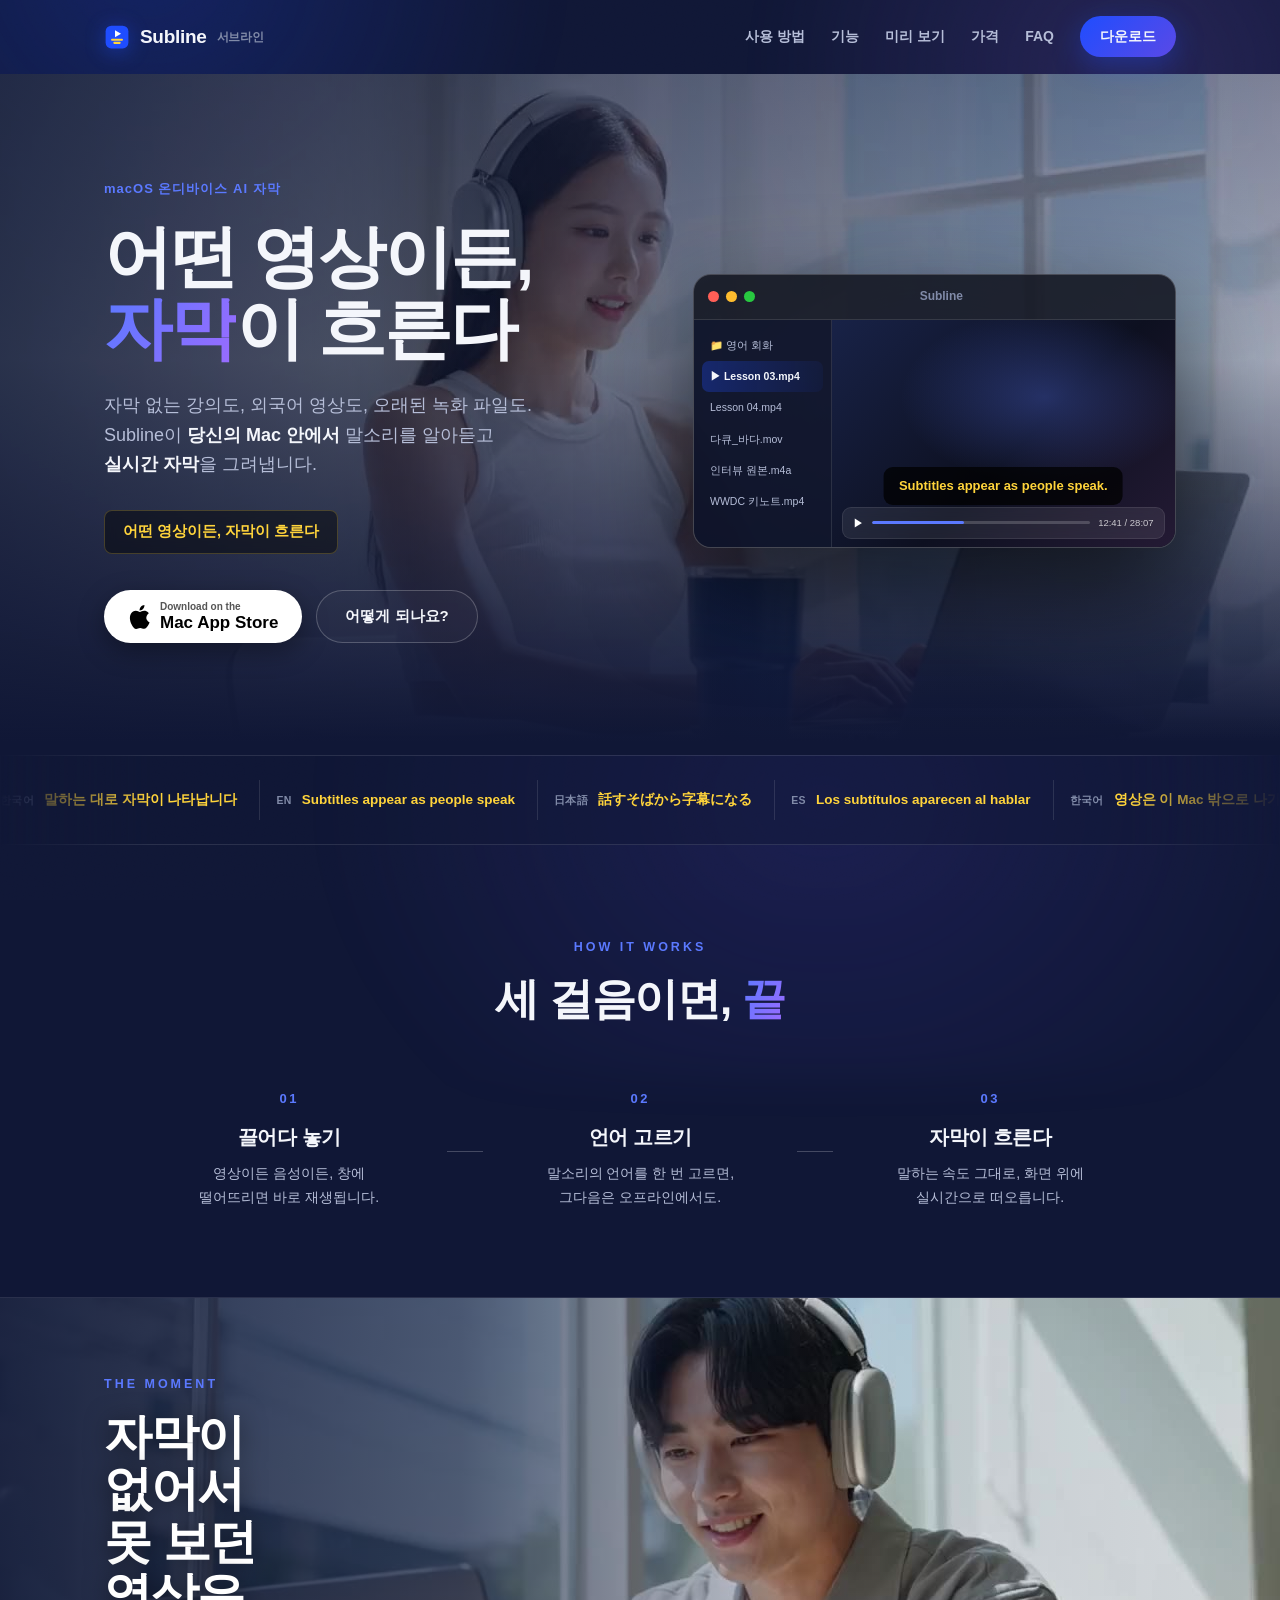
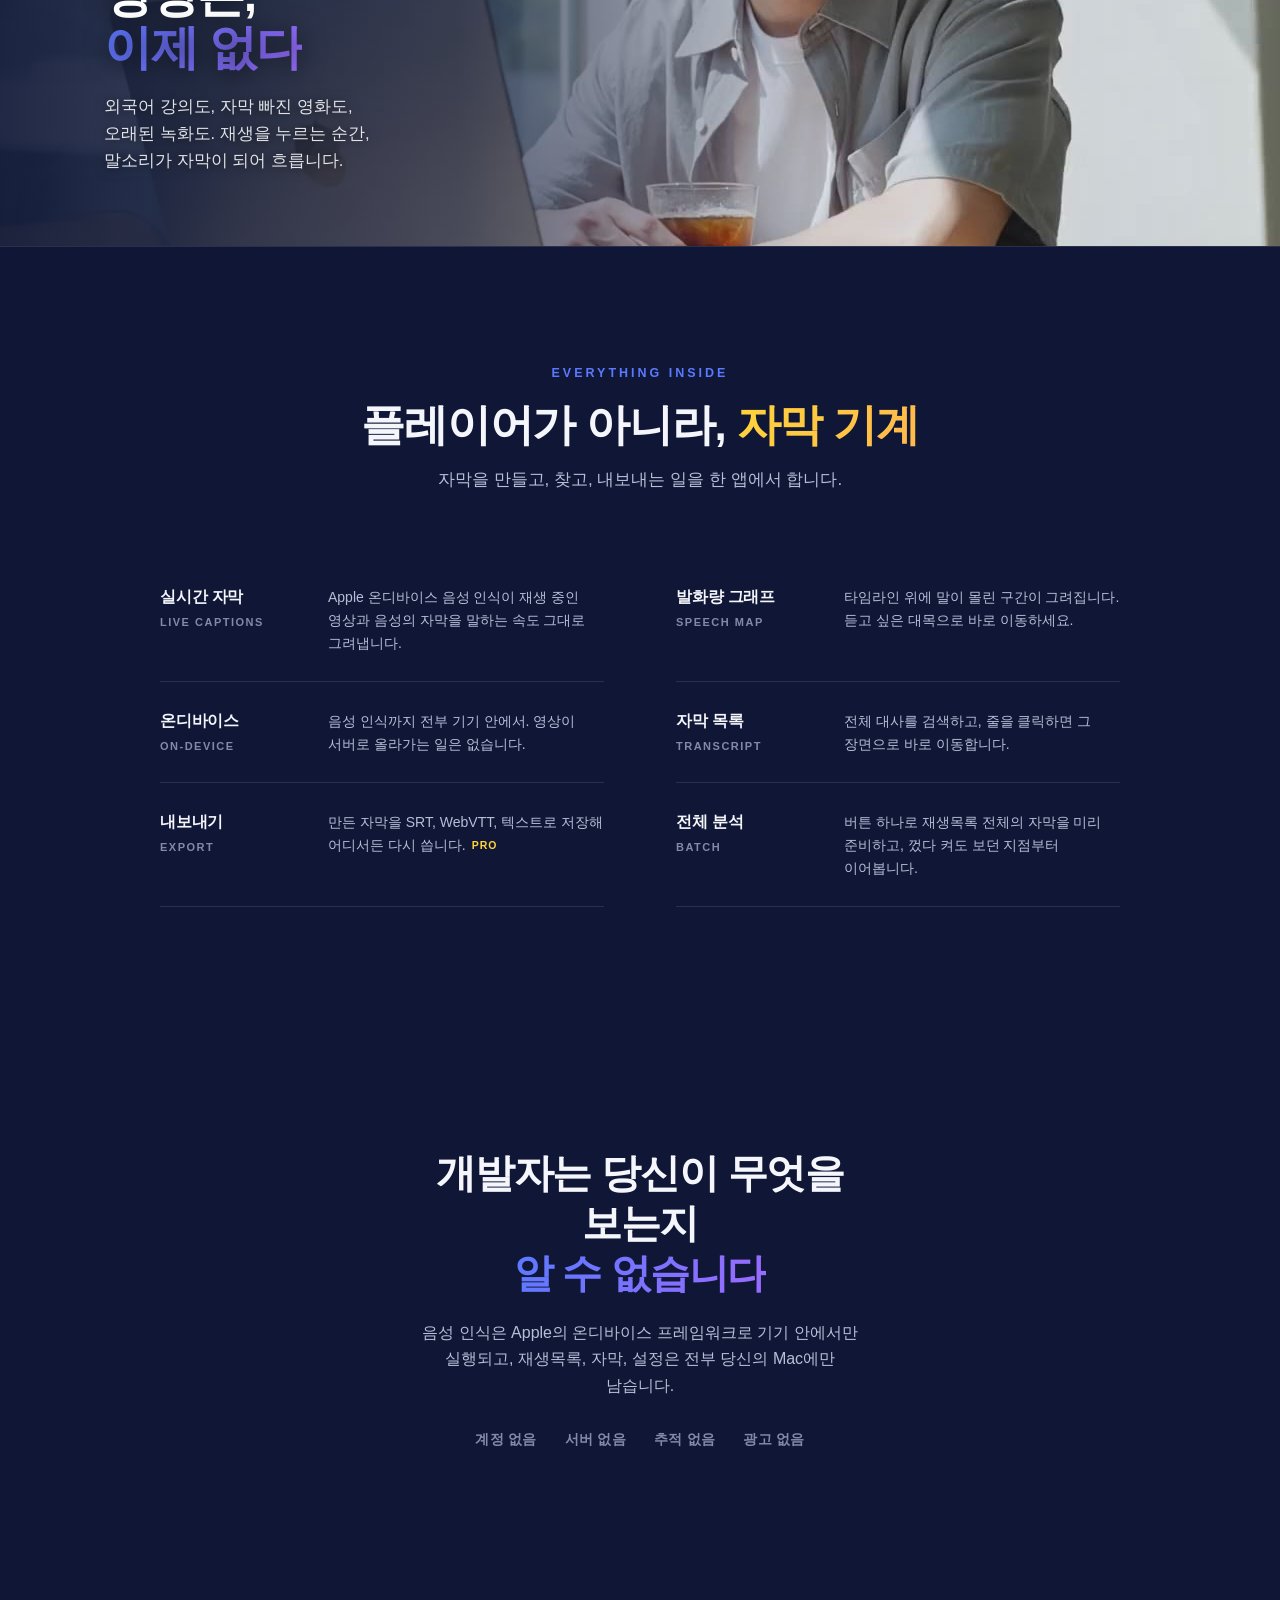
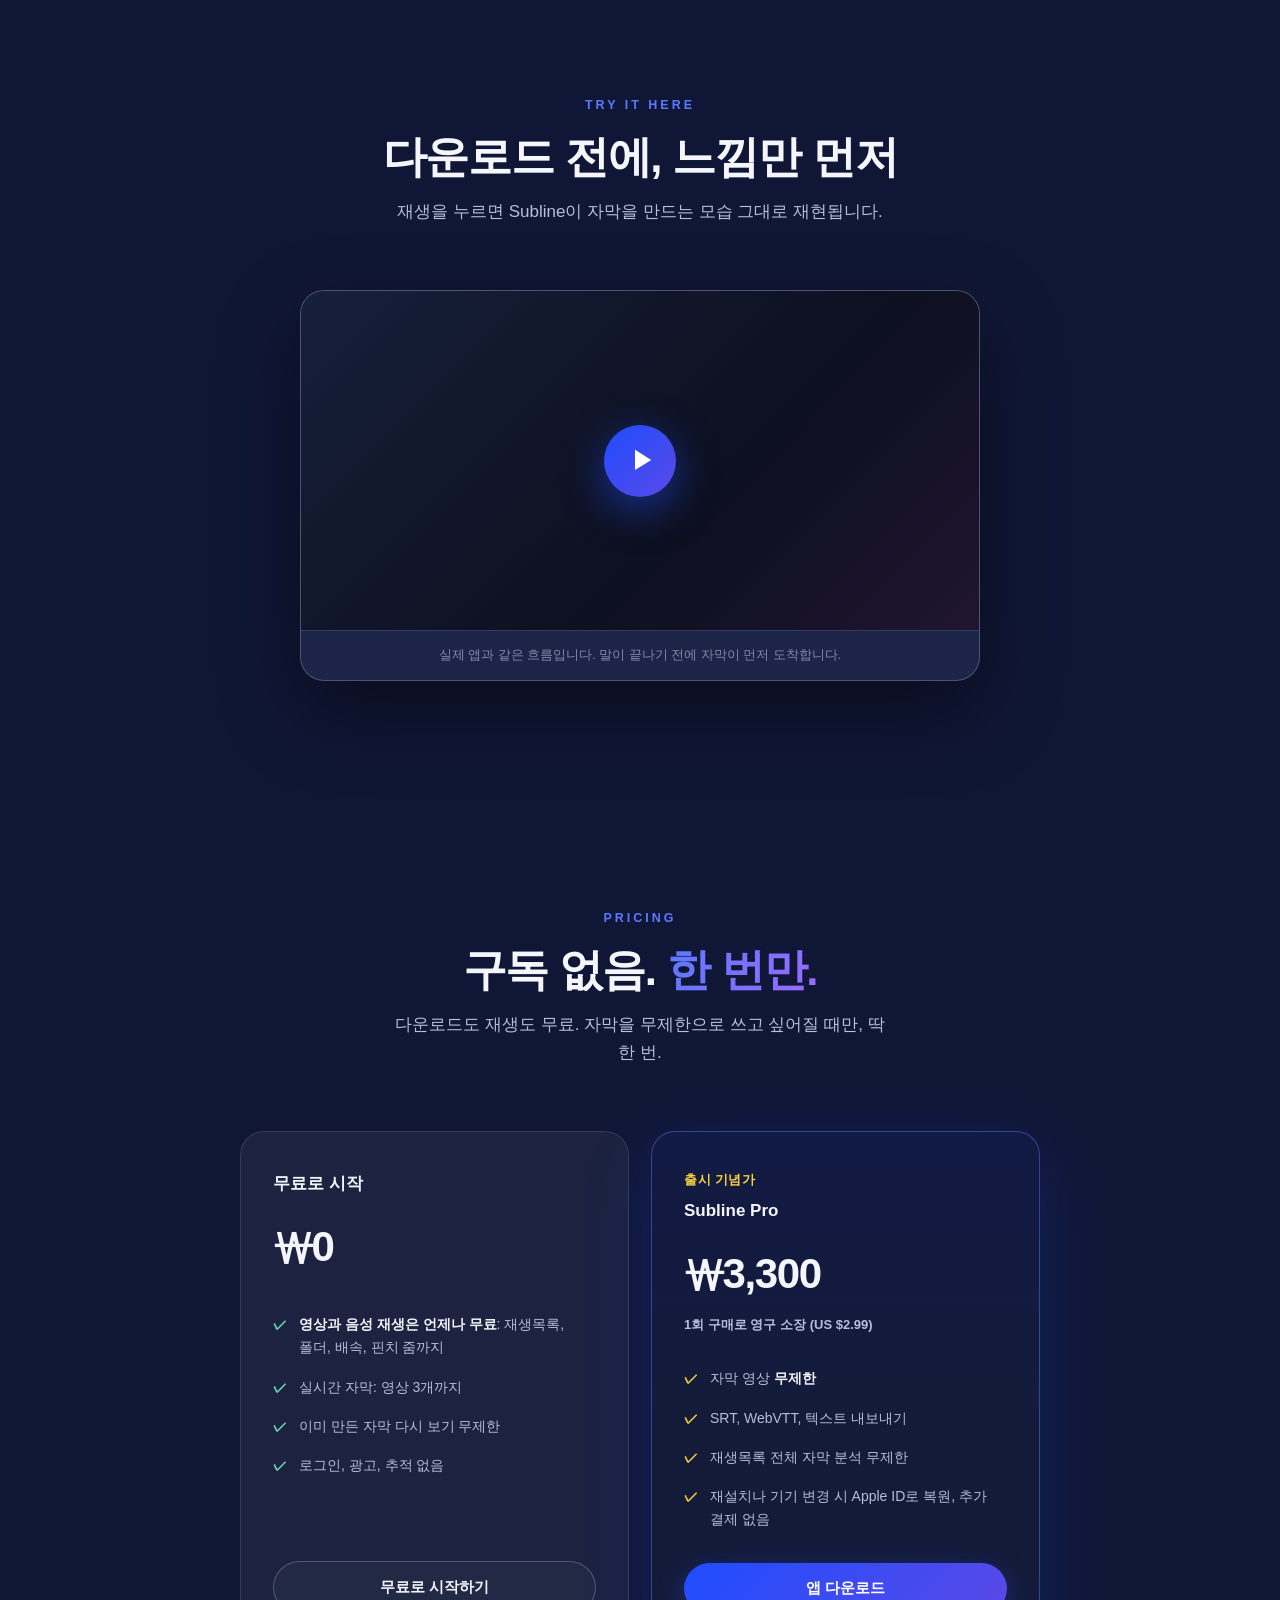
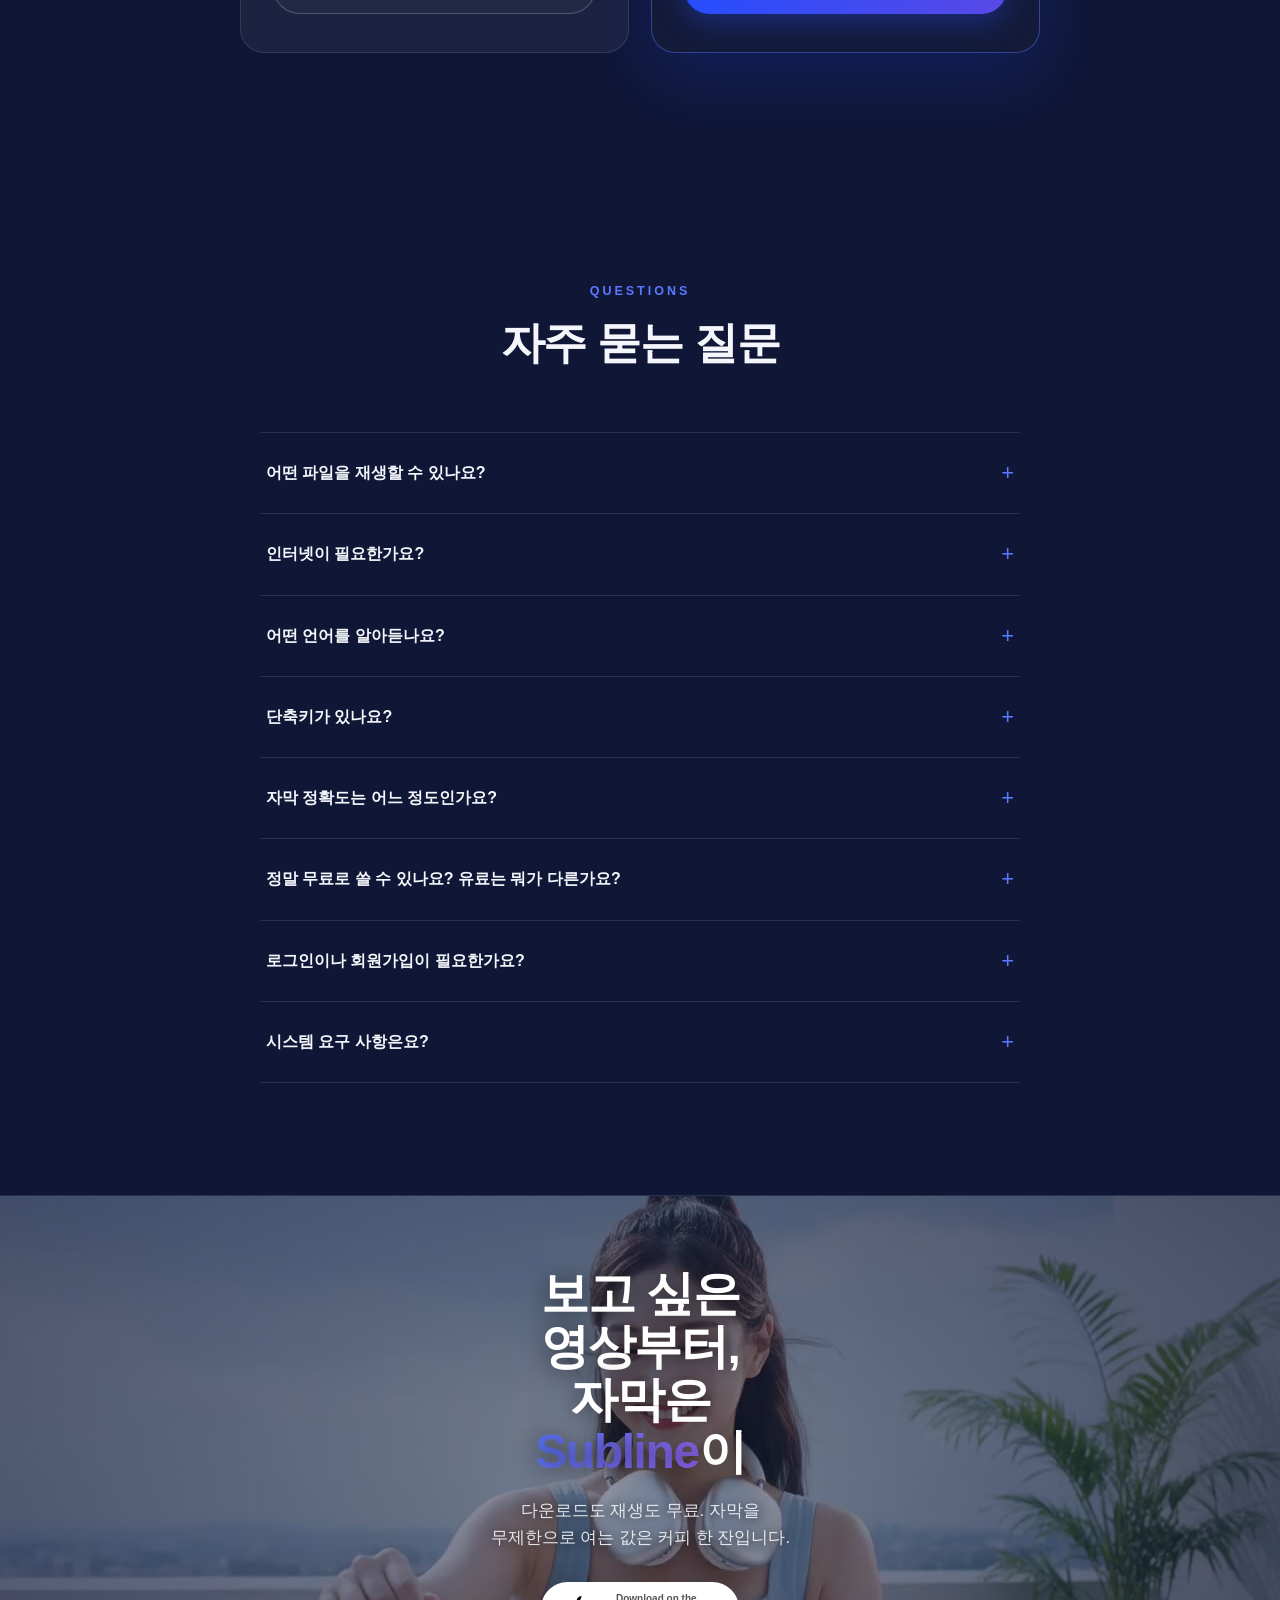
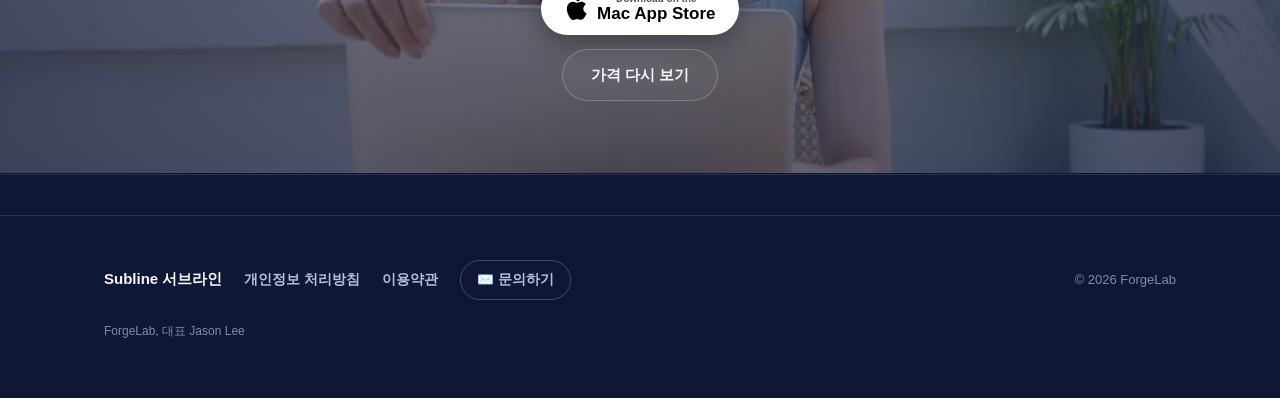
==== commit a147402a: "Match the app's new brand: tokens, logo, and plain copy - Colors now use the app's values (blue #1F4" ====
--- a/docs/index.html
+++ b/docs/index.html
@@ -3,12 +3,12 @@
 <head>
 <meta charset="UTF-8" />
 <meta name="viewport" content="width=device-width, initial-scale=1.0" />
-<title>Subline 서브라인 — 어떤 영상이든, 자막이 흐른다</title>
-<meta name="description" content="Subline(서브라인)은 macOS용 영상 플레이어입니다. 온디바이스 음성 인식으로 어떤 영상·음성이든 실시간 자막을 만들어 드립니다. 영상은 Mac 밖으로 나가지 않습니다. 로그인 없음, 추적 없음." />
-<meta property="og:title" content="Subline 서브라인 — 어떤 영상이든, 자막이 흐른다" />
+<title>Subline 서브라인: 어떤 영상이든, 자막이 흐른다</title>
+<meta name="description" content="Subline(서브라인)은 macOS용 영상 플레이어입니다. 온디바이스 음성 인식으로 어떤 영상이나 음성이든 실시간 자막을 만들어 드립니다. 영상은 Mac 밖으로 나가지 않습니다. 로그인 없음, 추적 없음." />
+<meta property="og:title" content="Subline 서브라인: 어떤 영상이든, 자막이 흐른다" />
 <meta property="og:description" content="온디바이스 AI가 만드는 실시간 자막. 영상은 Mac 밖으로 나가지 않습니다." />
 <meta property="og:type" content="website" />
-<link rel="icon" href="data:image/svg+xml,%3Csvg xmlns='http://www.w3.org/2000/svg' viewBox='0 0 64 64'%3E%3Crect x='4' y='4' width='56' height='56' rx='14' fill='%232F5BFF'/%3E%3Cpath d='M26 18 L45 29.5 L26 41 Z' fill='white'/%3E%3Crect x='17' y='46' width='30' height='5.5' rx='2.75' fill='%23FFD84D'/%3E%3C/svg%3E" />
+<link rel="icon" href="data:image/svg+xml,%3Csvg xmlns='http://www.w3.org/2000/svg' viewBox='0 0 64 64'%3E%3Crect x='4' y='4' width='56' height='56' rx='14' fill='%231F4DFF'/%3E%3Cpath d='M27 15.5 L42 24 L27 32.5 Z' fill='white'/%3E%3Crect x='17.5' y='36' width='29' height='5.5' rx='2' fill='%23FFD43B'/%3E%3Crect x='23' y='43.5' width='18' height='5.5' rx='2' fill='%23FFD43B'/%3E%3C/svg%3E" />
 <link rel="stylesheet" href="styles.css" />
 </head>
 <body>
@@ -17,7 +17,7 @@
 <nav class="nav" id="nav">
   <div class="nav-inner">
     <a class="logo" href="#">
-      <svg width="26" height="26" viewBox="0 0 64 64" aria-hidden="true"><rect x="4" y="4" width="56" height="56" rx="14" fill="#2F5BFF"/><path d="M26 18 L45 29.5 L26 41 Z" fill="#fff"/><rect x="17" y="46" width="30" height="5.5" rx="2.75" fill="#FFD84D"/></svg>
+      <svg width="26" height="26" viewBox="0 0 64 64" aria-hidden="true"><rect x="4" y="4" width="56" height="56" rx="14" fill="#1F4DFF"/><path d="M27 15.5 L42 24 L27 32.5 Z" fill="#fff"/><rect x="17.5" y="36" width="29" height="5.5" rx="2" fill="#FFD43B"/><rect x="23" y="43.5" width="18" height="5.5" rx="2" fill="#FFD43B"/></svg>
       Subline <span class="kr">서브라인</span>
     </a>
     <div class="nav-links">
@@ -39,12 +39,12 @@
   <div class="hero-scrim" aria-hidden="true"></div>
   <div class="hero wrap">
   <div class="hero-copy">
-    <span class="tag">macOS · 온디바이스 AI 자막</span>
+    <span class="tag">macOS 온디바이스 AI 자막</span>
     <h1>어떤 영상이든,<br /><span class="hl">자막</span>이 흐른다</h1>
     <p class="sub">
       자막 없는 강의도, 외국어 영상도, 오래된 녹화 파일도.
-      Subline이 말소리를 알아듣고 <strong>실시간 자막</strong>을 그려냅니다 —
-      전부 <strong>당신의 Mac 안에서</strong>.
+      Subline이 <strong>당신의 Mac 안에서</strong> 말소리를 알아듣고
+      <strong>실시간 자막</strong>을 그려냅니다.
     </p>
     <span class="hero-caption" id="heroCaption">어떤 영상이든, 자막이 흐른다</span>
     <div class="hero-ctas">
@@ -111,13 +111,13 @@
         <h3>끌어다 놓기</h3>
         <p>영상이든 음성이든, 창에 떨어뜨리면 바로 재생됩니다.</p>
       </div>
-      <span class="flow-sep" aria-hidden="true">—</span>
+      <span class="flow-sep" aria-hidden="true"></span>
       <div class="flow-step" data-reveal="up" data-reveal-delay="140">
         <span class="flow-num">02</span>
         <h3>언어 고르기</h3>
         <p>말소리의 언어를 한 번 고르면, 그다음은 오프라인에서도.</p>
       </div>
-      <span class="flow-sep" aria-hidden="true">—</span>
+      <span class="flow-sep" aria-hidden="true"></span>
       <div class="flow-step" data-reveal="up" data-reveal-delay="280">
         <span class="flow-num">03</span>
         <h3>자막이 흐른다</h3>
@@ -148,12 +148,12 @@
     <div class="sec-head" data-reveal="up">
       <span class="sec-kicker">Everything inside</span>
       <h2>플레이어가 아니라, <u>자막 기계</u></h2>
-      <p>만들고, 찾고, 내보내는 것까지 — 필요한 건 전부 한 앱 안에.</p>
+      <p>자막을 만들고, 찾고, 내보내는 일을 한 앱에서 합니다.</p>
     </div>
     <div class="featlist">
       <div class="feat" data-reveal="up">
         <h3>실시간 자막<em>Live captions</em></h3>
-        <p>Apple 온디바이스 음성 인식이 재생 중인 <span class="nb">영상·음성</span>의 자막을 말하는 속도 그대로 그려냅니다.</p>
+        <p>Apple 온디바이스 음성 인식이 재생 중인 영상과 음성의 자막을 말하는 속도 그대로 그려냅니다.</p>
       </div>
       <div class="feat" data-reveal="up" data-reveal-delay="80">
         <h3>발화량 그래프<em>Speech map</em></h3>
@@ -169,7 +169,7 @@
       </div>
       <div class="feat" data-reveal="up" data-reveal-delay="120">
         <h3>내보내기<em>Export</em></h3>
-        <p>만든 자막을 <span class="nb">SRT·WebVTT·텍스트</span>로 저장해 어디서든 다시 씁니다.<span class="pro">PRO</span></p>
+        <p>만든 자막을 SRT, WebVTT, 텍스트로 저장해 어디서든 다시 씁니다.<span class="pro">PRO</span></p>
       </div>
       <div class="feat" data-reveal="up" data-reveal-delay="200">
         <h3>전체 분석<em>Batch</em></h3>
@@ -183,7 +183,7 @@
 <section class="statement">
   <div class="wrap" data-reveal="zoom">
     <blockquote>개발자는 당신이 무엇을 보는지<br /><span class="hl">알 수 없습니다</span></blockquote>
-    <p>음성 인식은 Apple의 온디바이스 프레임워크로 기기 안에서만 실행되고, <span class="nb">재생목록·자막·설정</span>은 전부 당신의 Mac에만 남습니다.</p>
+    <p>음성 인식은 Apple의 온디바이스 프레임워크로 기기 안에서만 실행되고, 재생목록, 자막, 설정은 전부 당신의 Mac에만 남습니다.</p>
     <div class="quiet-row">
       <span>계정 없음</span><span>서버 없음</span><span>추적 없음</span><span>광고 없음</span>
     </div>
@@ -204,7 +204,7 @@
         <div class="demo-cap" id="demoCap"><span class="en"></span></div>
       </div>
       <div class="demo-transcript" id="demoTranscript"></div>
-      <p class="demo-note">실제 앱과 동일한 흐름 — 말이 끝나기 전에 자막이 먼저 도착합니다.</p>
+      <p class="demo-note">실제 앱과 같은 흐름입니다. 말이 끝나기 전에 자막이 먼저 도착합니다.</p>
     </div>
   </div>
 </section>
@@ -222,10 +222,10 @@
         <h3>무료로 시작</h3>
         <div class="price">₩0</div>
         <ul>
-          <li><strong><span class="nb">영상·음성</span> 재생은 언제나 무료</strong> — 재생목록, 폴더, 배속, 핀치 줌까지</li>
-          <li>실시간 자막 — 영상 3개까지</li>
+          <li><strong>영상과 음성 재생은 언제나 무료</strong>: 재생목록, 폴더, 배속, 핀치 줌까지</li>
+          <li>실시간 자막: 영상 3개까지</li>
           <li>이미 만든 자막 다시 보기 무제한</li>
-          <li>로그인 · 광고 · 추적 없음</li>
+          <li>로그인, 광고, 추적 없음</li>
         </ul>
         <a class="btn ghost" href="#download" style="margin-top: 24px;">무료로 시작하기</a>
       </div>
@@ -233,12 +233,12 @@
         <span class="sale-badge">출시 기념가</span>
         <h3>Subline Pro</h3>
         <div class="price">₩3,300</div>
-        <div class="price-note">1회 구매 · 영구 소장 (US $2.99)</div>
+        <div class="price-note">1회 구매로 영구 소장 (US $2.99)</div>
         <ul>
           <li>자막 영상 <strong>무제한</strong></li>
-          <li>SRT · WebVTT · 텍스트 내보내기</li>
+          <li>SRT, WebVTT, 텍스트 내보내기</li>
           <li>재생목록 전체 자막 분석 무제한</li>
-          <li><span class="nb">재설치·기기 변경</span> 시 Apple ID로 복원, 추가 결제 없음</li>
+          <li>재설치나 기기 변경 시 Apple ID로 복원, 추가 결제 없음</li>
         </ul>
         <a class="btn primary" href="#download" style="margin-top: 24px;">앱 다운로드</a>
       </div>
@@ -253,7 +253,7 @@
     <div class="faq" data-reveal="up">
       <details>
         <summary>어떤 파일을 재생할 수 있나요?</summary>
-        <p>macOS가 기본으로 지원하는 영상·음성 형식(MP4, MOV, M4V, M4A, MP3, WAV 등)을 재생할 수 있습니다. 영상뿐 아니라 음성 파일에도 똑같이 자막(스크립트)이 만들어집니다.</p>
+        <p>macOS가 기본으로 지원하는 영상과 음성 형식(MP4, MOV, M4V, M4A, MP3, WAV 등)을 재생할 수 있습니다. 영상뿐 아니라 음성 파일에도 똑같이 자막(스크립트)이 만들어집니다.</p>
       </details>
       <details>
         <summary>인터넷이 필요한가요?</summary>
@@ -265,15 +265,15 @@
       </details>
       <details>
         <summary>단축키가 있나요?</summary>
-        <p>네. Space 재생/일시정지, A·S 10초 이동, Z·X·C 배속 조절, V 자막 토글, ⌘O 열기 — 전부 키보드로 조작할 수 있고, 트랙패드 핀치 줌과 두 손가락 이동도 지원합니다. 첫 실행 온보딩에서 한눈에 보여드려요.</p>
+        <p>네. Space 재생/일시정지, A/S 10초 이동, Z/X/C 배속 조절, V 자막 토글, ⌘O 열기까지 전부 키보드로 조작할 수 있고, 트랙패드 핀치 줌과 두 손가락 이동도 지원합니다. 첫 실행 온보딩에서 한눈에 보여드려요.</p>
       </details>
       <details>
         <summary>자막 정확도는 어느 정도인가요?</summary>
-        <p>발음과 녹음 품질에 따라 다르지만, <span class="nb">강의·인터뷰</span>처럼 또렷한 음성에서는 매우 좋은 결과를 보여줍니다. 자동 인식 결과이므로 완벽하지는 않을 수 있고, 만들어진 자막은 SRT로 내보내 자유롭게 다듬을 수 있습니다.</p>
+        <p>발음과 녹음 품질에 따라 다르지만, 강의나 인터뷰처럼 또렷한 음성에서는 매우 좋은 결과를 보여줍니다. 자동 인식 결과이므로 완벽하지는 않을 수 있고, 만들어진 자막은 SRT로 내보내 자유롭게 다듬을 수 있습니다.</p>
       </details>
       <details>
         <summary>정말 무료로 쓸 수 있나요? 유료는 뭐가 다른가요?</summary>
-        <p>앱 다운로드와 <span class="nb">영상·음성</span> 재생(재생목록, 배속, 줌 포함)은 영원히 무료입니다. 실시간 자막도 영상 3개까지 무료로 체험할 수 있고, 이미 만든 자막은 계속 무료로 볼 수 있습니다. Subline Pro(1회 구매 ₩3,300)는 자막 영상 무제한, <span class="nb">SRT·WebVTT·텍스트</span> 내보내기, 재생목록 전체 자막 분석 무제한을 엽니다. 구독이 아니며, Apple ID로 언제든 복원됩니다.</p>
+        <p>앱 다운로드와 영상, 음성 재생(재생목록, 배속, 줌 포함)은 영원히 무료입니다. 실시간 자막도 영상 3개까지 무료로 체험할 수 있고, 이미 만든 자막은 계속 무료로 볼 수 있습니다. Subline Pro(1회 구매 ₩3,300)는 자막 영상 무제한, SRT, WebVTT, 텍스트 내보내기, 재생목록 전체 자막 분석 무제한을 엽니다. 구독이 아니며, Apple ID로 언제든 복원됩니다.</p>
       </details>
       <details>
         <summary>로그인이나 회원가입이 필요한가요?</summary>
@@ -311,12 +311,12 @@
 <!-- ======================= FOOTER ======================= -->
 <footer>
   <div class="wrap">
-    <span class="brand">Subline · 서브라인</span>
+    <span class="brand">Subline 서브라인</span>
     <a href="privacy.html">개인정보 처리방침</a>
     <a href="terms.html">이용약관</a>
     <a class="contact-btn" href="mailto:forgelab.aitech@gmail.com?subject=%5BSubline%5D%20%EB%AC%B8%EC%9D%98">✉️ 문의하기</a>
     <span class="copy">© 2026 ForgeLab</span>
-    <span class="biz">ForgeLab · 대표 Jason Lee</span>
+    <span class="biz">ForgeLab, 대표 Jason Lee</span>
   </div>
 </footer>
 
@@ -386,21 +386,24 @@
 
 /* ---------- Flowing caption marquee ---------- */
 (function () {
+  // Each line is a caption in the language that was spoken. Subline
+  // transcribes; it does not translate, so no second-language column.
   var CAPS = [
-    ['EN', 'Subtitles appear as people speak', '말하는 대로 자막이 나타납니다'],
-    ['日本語', '話すそばから字幕になる', '말하는 대로 자막이 됩니다'],
-    ['ES', 'Los subtítulos aparecen al hablar', '말하는 순간 자막이 떠요'],
-    ['EN', 'Your videos never leave this Mac', '영상은 이 Mac 밖으로 안 나가요'],
-    ['中文', '边说边生成字幕', '말하면서 자막이 만들어져요'],
-    ['FR', 'Les sous-titres suivent la parole', '말에 자막이 따라붙어요'],
-    ['EN', 'On-device. No servers. No account', '기기 안에서. 서버도 계정도 없이'],
-    ['DE', 'Untertitel in Echtzeit', '실시간으로 자막을'],
+    ['한국어', '말하는 대로 자막이 나타납니다'],
+    ['EN', 'Subtitles appear as people speak'],
+    ['日本語', '話すそばから字幕になる'],
+    ['ES', 'Los subtítulos aparecen al hablar'],
+    ['한국어', '영상은 이 Mac 밖으로 나가지 않아요'],
+    ['中文', '边说边生成字幕'],
+    ['FR', 'Les sous-titres suivent la parole'],
+    ['EN', 'On-device. No servers. No account'],
+    ['DE', 'Untertitel in Echtzeit'],
   ];
   var track = document.getElementById('capTrack');
   if (!track) return;
   function chip(c) {
     return '<span class="cap-chip"><span class="lang">' + c[0] + '</span>' +
-           '<span class="o">' + c[1] + '</span><span class="t">' + c[2] + '</span></span>';
+           '<span class="o">' + c[1] + '</span></span>';
   }
   track.innerHTML = (CAPS.map(chip).join('')) + (CAPS.map(chip).join(''));
 })();
@@ -454,7 +457,7 @@
   var LINES = [
     ['00:01', 'Welcome back to the studio.'],
     ['00:04', "Today we're testing something new."],
-    ['00:08', 'You just drop a video in — that\'s it.'],
+    ['00:08', 'You just drop a video in. That\'s it.'],
     ['00:12', 'The subtitles are generated on your Mac.'],
     ['00:16', 'Nothing is uploaded, ever.'],
     ['00:19', 'Every word, right as it\'s spoken.'],
--- a/docs/styles.css
+++ b/docs/styles.css
@@ -3,7 +3,7 @@
    Nocturne Editorial: a dark cinema at night, restrained and typographic.
    Boxes, badges and emoji chrome are gone — atmosphere comes from three
    human film clips, hairline rules, and generous space. Brand blue
-   #2F5BFF, caption yellow #FFD84D.
+   #1F4DFF, caption yellow #FFD43B.
    ========================================================================== */
 
 :root {
@@ -17,12 +17,12 @@
   --body: #b6bed8;
   --dim: #818ba8;
 
-  --blue: #2f5bff;
-  --blue-bright: #6d8cff;
+  --blue: #1F4DFF;
+  --blue-bright: #5b79ff;
   --indigo: #5a49e6;
   --violet: #9a6bff;
-  --yellow: #ffd84d;
-  --mint: #5ee9b5;
+  --yellow: #FFD43B;
+  --mint: #6be6b3;
 
   --radius: 18px;
   --radius-lg: 24px;
@@ -52,7 +52,7 @@
   position: fixed; inset: -20% -10% -20% -10%;
   z-index: -2;
   background:
-    radial-gradient(38% 42% at 18% 12%, rgba(47, 91, 255, 0.22), transparent 70%),
+    radial-gradient(38% 42% at 18% 12%, rgba(31, 77, 255, 0.22), transparent 70%),
     radial-gradient(34% 40% at 82% 20%, rgba(154, 107, 255, 0.16), transparent 72%),
     radial-gradient(46% 46% at 62% 78%, rgba(90, 73, 230, 0.15), transparent 72%);
   filter: blur(22px);
@@ -111,7 +111,7 @@
   display: flex; align-items: center; gap: 10px;
   font-weight: 900; font-size: 19px; color: var(--text); letter-spacing: -0.3px;
 }
-.logo svg { display: block; filter: drop-shadow(0 3px 10px rgba(47, 91, 255, 0.45)); }
+.logo svg { display: block; filter: drop-shadow(0 3px 10px rgba(31, 77, 255, 0.45)); }
 .logo .kr { font-size: 12px; font-weight: 700; color: var(--dim); margin-top: 3px; }
 .nav-links { margin-left: auto; display: flex; align-items: center; gap: 26px; }
 .nav-links a { color: var(--body); font-size: 14px; font-weight: 600; position: relative; transition: color 0.2s ease; }
@@ -131,11 +131,11 @@
 }
 .btn.primary {
   background: linear-gradient(135deg, var(--blue), var(--indigo));
-  color: #fff; box-shadow: 0 8px 28px rgba(47, 91, 255, 0.35);
-}
-.btn.primary:hover { transform: translateY(-2px); box-shadow: 0 14px 38px rgba(47, 91, 255, 0.5); }
+  color: #fff; box-shadow: 0 8px 28px rgba(31, 77, 255, 0.35);
+}
+.btn.primary:hover { transform: translateY(-2px); box-shadow: 0 14px 38px rgba(31, 77, 255, 0.5); }
 .btn.ghost { background: rgba(255, 255, 255, 0.03); color: var(--text); border: 1px solid var(--hairline-2); }
-.btn.ghost:hover { border-color: var(--blue-bright); background: rgba(109, 140, 255, 0.08); }
+.btn.ghost:hover { border-color: var(--blue-bright); background: rgba(91, 121, 255, 0.08); }
 .nav-cta { padding: 9px 20px; font-size: 13px; }
 
 /* ------------------------------ Hero ------------------------------ */
@@ -165,17 +165,11 @@
   display: inline-flex; align-items: center; gap: 9px; margin-top: 30px;
   background: rgba(0, 0, 0, 0.45); color: var(--yellow);
   font-size: 14.5px; font-weight: 700;
-  padding: 9px 18px; border-radius: 999px;
-  border: 1px solid rgba(255, 216, 77, 0.22);
+  padding: 9px 18px; border-radius: 8px;
+  border: 1px solid rgba(255, 212, 59, 0.22);
   backdrop-filter: blur(6px);
   transition: opacity 0.4s ease;
 }
-.hero-caption::before {
-  content: ""; width: 6px; height: 6px; border-radius: 50%;
-  background: var(--yellow); box-shadow: 0 0 9px var(--yellow);
-  animation: pulse 1.8s ease-in-out infinite;
-}
-@keyframes pulse { 0%, 100% { opacity: 1; } 50% { opacity: 0.35; } }
 .hero-ctas { margin-top: 36px; display: flex; gap: 14px; flex-wrap: wrap; align-items: center; }
 
 .store-badge {
@@ -190,12 +184,9 @@
 .store-badge .big { display: block; font-size: 17px; font-weight: 800; }
 
 .tag {
-  display: inline-flex; align-items: center; gap: 8px; padding: 7px 16px; border-radius: 999px;
-  background: rgba(47, 91, 255, 0.1); border: 1px solid rgba(109, 140, 255, 0.26);
-  color: var(--blue-bright); font-size: 12.5px; font-weight: 700; letter-spacing: 0.3px;
-  margin-bottom: 24px;
-}
-.tag::before { content: ""; width: 6px; height: 6px; border-radius: 50%; background: var(--mint); box-shadow: 0 0 8px var(--mint); }
+  display: block; color: var(--blue-bright); font-size: 13px; font-weight: 800;
+  letter-spacing: 1px; margin-bottom: 20px;
+}
 
 /* --------------------- Mac window mock (hero) --------------------- */
 .hero-stage { position: relative; z-index: 1; }
@@ -226,10 +217,10 @@
   font-size: 10.5px; color: var(--body); padding: 7px 8px; border-radius: 7px;
   white-space: nowrap; overflow: hidden; text-overflow: ellipsis;
 }
-.mock-side-row.on { background: linear-gradient(90deg, rgba(47, 91, 255, 0.3), rgba(47, 91, 255, 0.06)); color: var(--text); font-weight: 700; }
+.mock-side-row.on { background: linear-gradient(90deg, rgba(31, 77, 255, 0.3), rgba(31, 77, 255, 0.06)); color: var(--text); font-weight: 700; }
 
 .mock-stage { position: relative; aspect-ratio: 16 / 10.6; background: linear-gradient(135deg, #182247 0%, #0d1020 55%, #241a34 100%); overflow: hidden; }
-.mock-glow { position: absolute; inset: 0; background: radial-gradient(60% 55% at 62% 34%, rgba(109, 140, 255, 0.3), transparent 70%); }
+.mock-glow { position: absolute; inset: 0; background: radial-gradient(60% 55% at 62% 34%, rgba(91, 121, 255, 0.3), transparent 70%); }
 .mock-wave { position: absolute; left: 0; right: 0; top: 34%; display: flex; align-items: center; justify-content: center; gap: 4px; height: 46px; }
 .mock-wave i { width: 4px; border-radius: 3px; background: var(--blue-bright); opacity: 0.85; animation: wave 1.15s ease-in-out infinite; }
 .mock-wave i:nth-child(2n) { animation-delay: 0.15s; background: var(--mint); }
@@ -270,11 +261,10 @@
 @keyframes marquee { to { transform: translateX(-50%); } }
 .cap-chip {
   display: inline-flex; align-items: baseline; gap: 10px; flex-shrink: 0;
-  border: 1px solid var(--hairline);
-  border-radius: 999px; padding: 9px 20px; font-size: 13.5px; white-space: nowrap;
-}
-.cap-chip .o { color: var(--text); font-weight: 600; }
-.cap-chip .t { color: var(--yellow); font-size: 12.5px; font-weight: 600; }
+  padding: 9px 22px 9px 0; font-size: 13.5px; white-space: nowrap;
+  border-right: 1px solid var(--hairline);
+}
+.cap-chip .o { color: var(--yellow); font-weight: 600; }
 .cap-chip .lang { color: var(--dim); font-size: 10.5px; font-weight: 800; letter-spacing: 0.4px; text-transform: uppercase; }
 
 /* ------------------------------ Sections ------------------------------ */
@@ -303,8 +293,8 @@
 .flow-step h3 { font-size: 20px; font-weight: 800; letter-spacing: -0.4px; margin-bottom: 8px; }
 .flow-step p { color: var(--body); font-size: 14px; max-width: 26ch; margin: 0 auto; }
 .flow-sep {
-  align-self: center; color: var(--dim); font-size: 18px; font-weight: 300;
-  padding-top: 6px;
+  align-self: center; width: 36px; height: 1px; background: var(--hairline-2);
+  margin-top: 6px;
 }
 
 /* Features — editorial two-column list, hairline rules, no boxes */
@@ -320,10 +310,8 @@
 .feat h3 em { display: block; font-style: normal; font-size: 11px; font-weight: 700; letter-spacing: 1.5px; color: var(--dim); text-transform: uppercase; margin-top: 3px; }
 .feat p { color: var(--body); font-size: 14px; line-height: 1.65; }
 .feat p .pro {
-  display: inline-block; margin-left: 6px; padding: 1px 8px; border-radius: 999px;
-  font-size: 10.5px; font-weight: 800; letter-spacing: 0.5px;
-  color: var(--yellow); border: 1px solid rgba(255, 216, 77, 0.35);
-  vertical-align: 2px;
+  margin-left: 6px; font-size: 10.5px; font-weight: 800; letter-spacing: 1px;
+  color: var(--yellow); vertical-align: 1px;
 }
 
 /* Privacy — a quiet typographic statement, no chrome */
@@ -391,7 +379,7 @@
   width: 72px; height: 72px; border-radius: 50%;
   background: linear-gradient(135deg, var(--blue), var(--indigo)); border: none; cursor: pointer;
   color: #fff; font-size: 25px; padding-left: 6px;
-  box-shadow: 0 12px 40px rgba(47, 91, 255, 0.5);
+  box-shadow: 0 12px 40px rgba(31, 77, 255, 0.5);
   transition: transform 0.16s var(--ease-out);
 }
 .demo-play:hover { transform: scale(1.08); }
@@ -420,9 +408,9 @@
 }
 .price-card:hover { transform: translateY(-4px); border-color: var(--hairline-2); }
 .price-card.hot {
-  border-color: rgba(109, 140, 255, 0.45);
-  background: linear-gradient(180deg, rgba(47, 91, 255, 0.07), rgba(255, 255, 255, 0.02) 60%);
-  box-shadow: 0 22px 70px rgba(47, 91, 255, 0.2);
+  border-color: rgba(91, 121, 255, 0.45);
+  background: linear-gradient(180deg, rgba(31, 77, 255, 0.07), rgba(255, 255, 255, 0.02) 60%);
+  box-shadow: 0 22px 70px rgba(31, 77, 255, 0.2);
 }
 .price-card h3 { font-size: 17px; font-weight: 800; margin-bottom: 14px; }
 .price-card .price { font-size: 42px; font-weight: 900; letter-spacing: -1.4px; }
@@ -433,10 +421,8 @@
 .price-card.hot li::before { color: var(--yellow); }
 .price-card li strong { color: var(--text); }
 .sale-badge {
-  position: absolute; top: -13px; right: 26px;
-  background: linear-gradient(135deg, var(--yellow), #ffb84d); color: #0b0d12;
-  font-size: 12px; font-weight: 900; padding: 6px 15px; border-radius: 999px;
-  box-shadow: 0 6px 18px rgba(255, 184, 77, 0.3);
+  display: block; color: var(--yellow); font-size: 12.5px; font-weight: 800;
+  letter-spacing: 0.5px; margin-bottom: 6px;
 }
 
 /* FAQ */
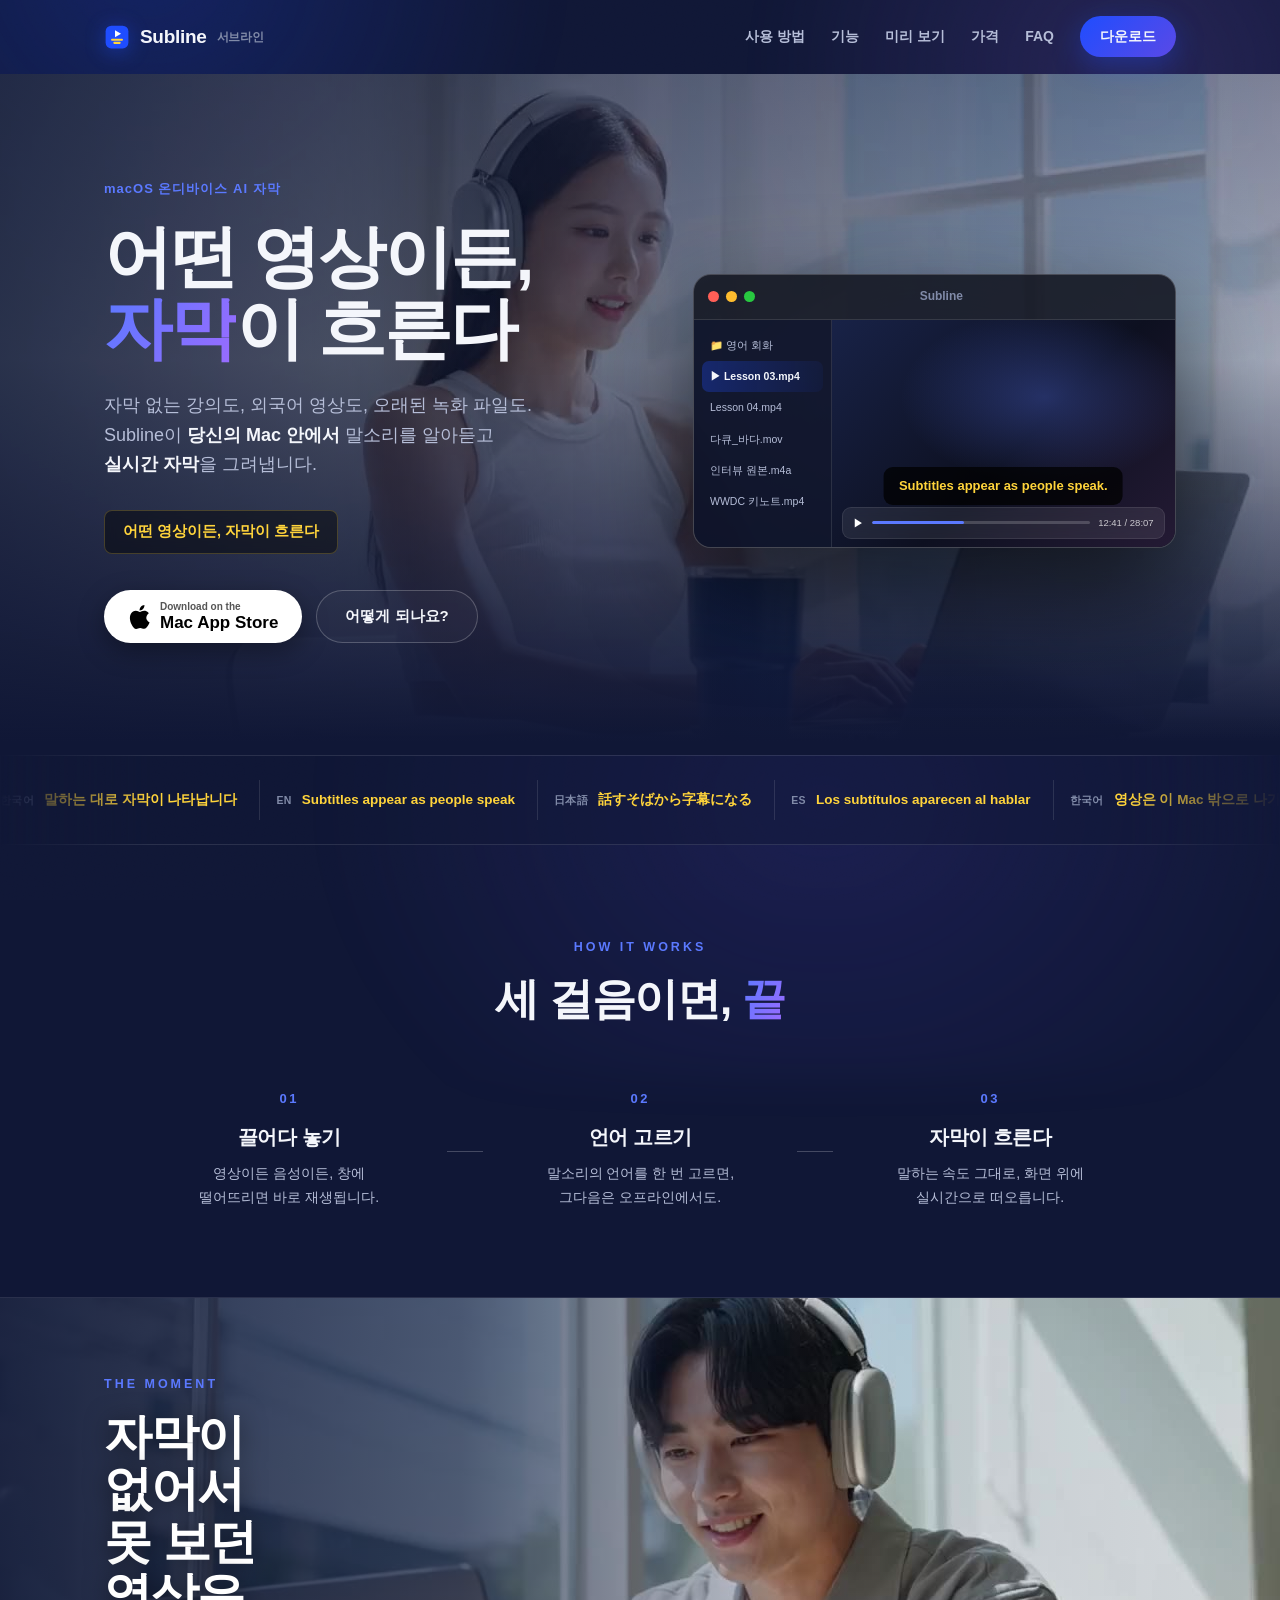
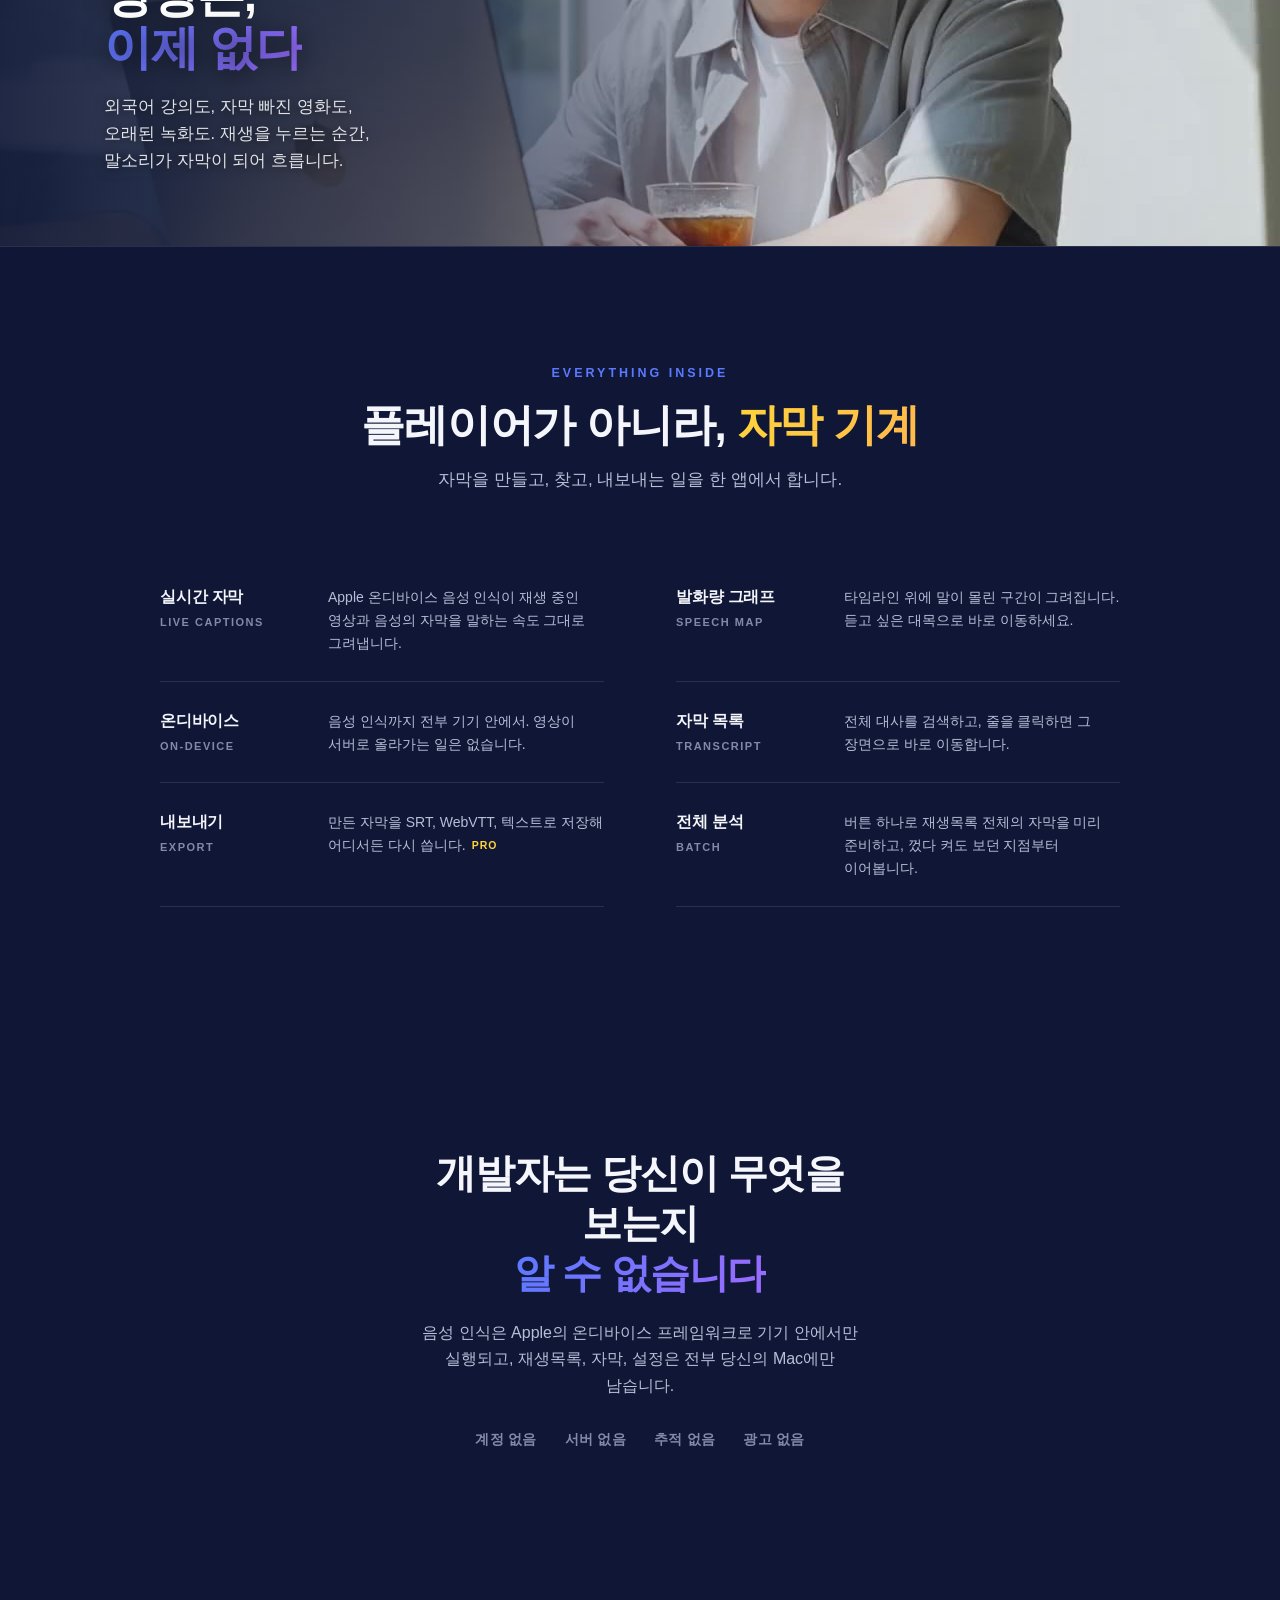
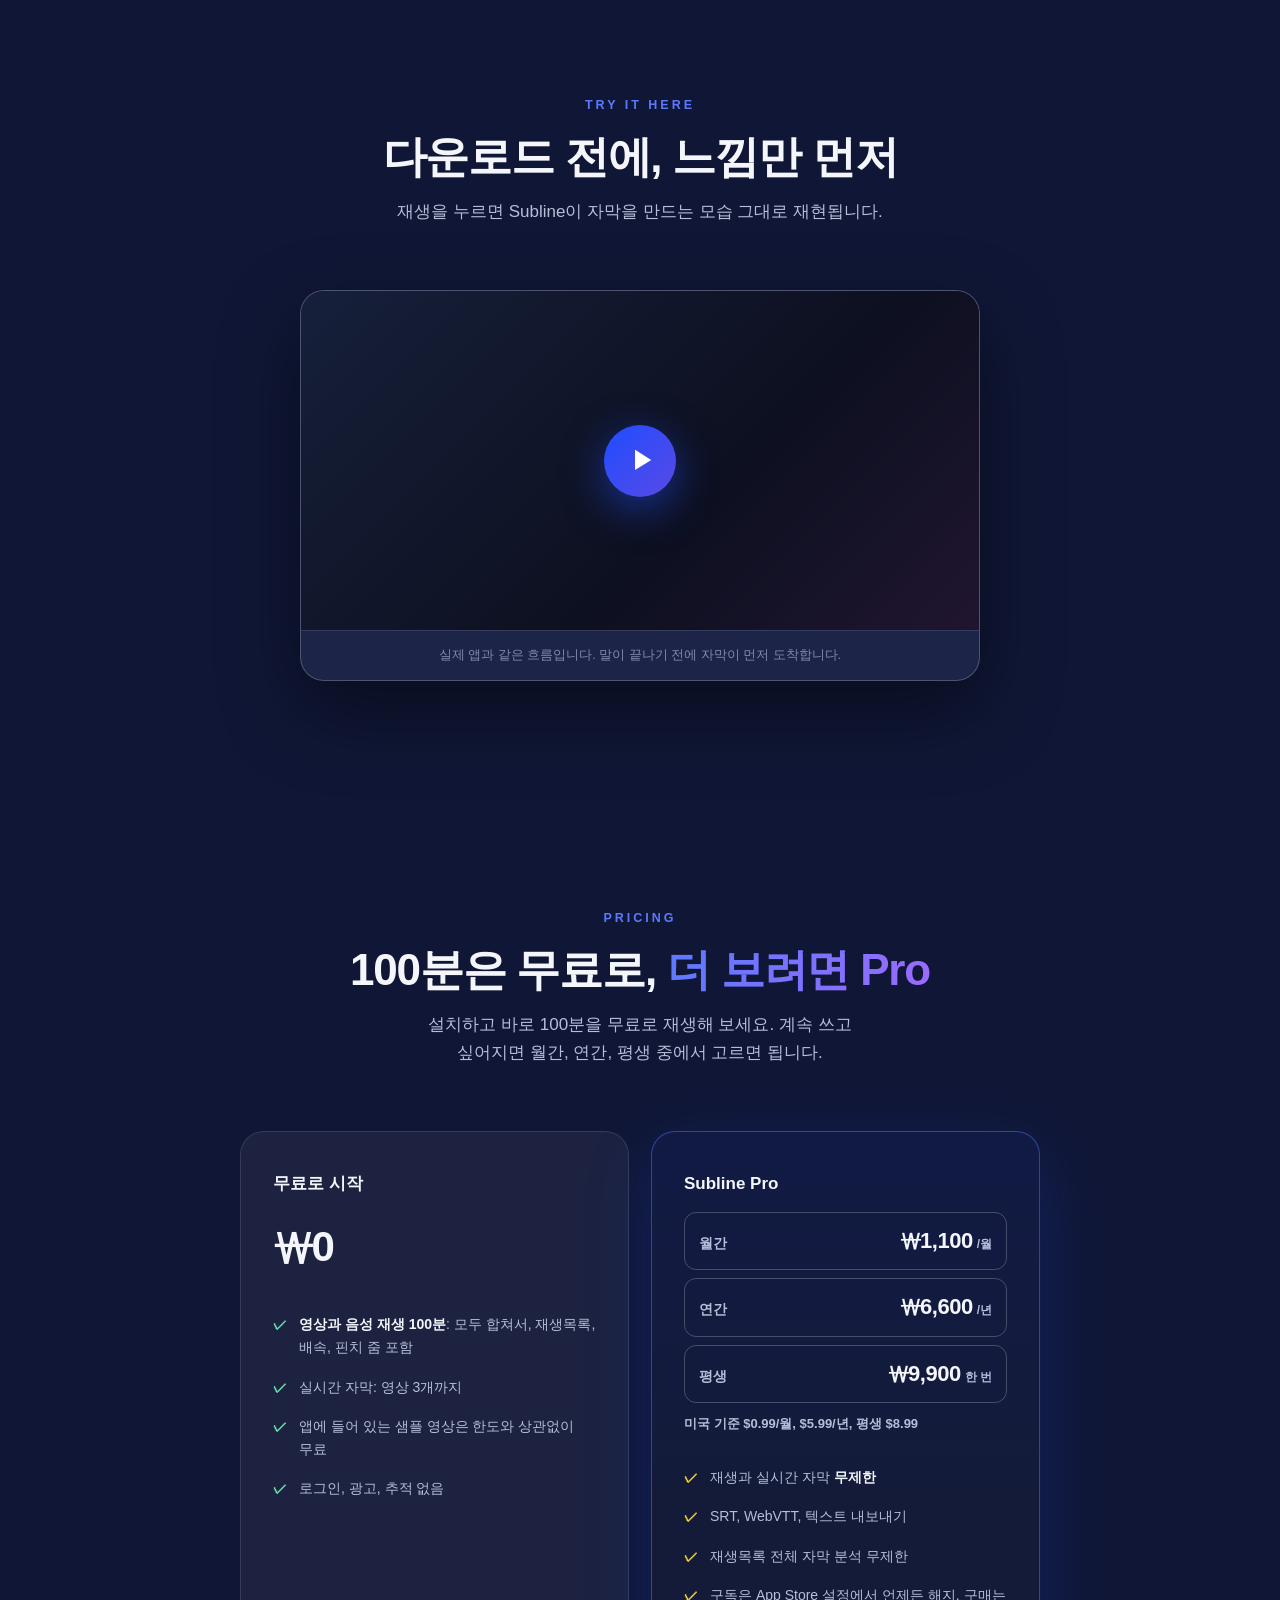
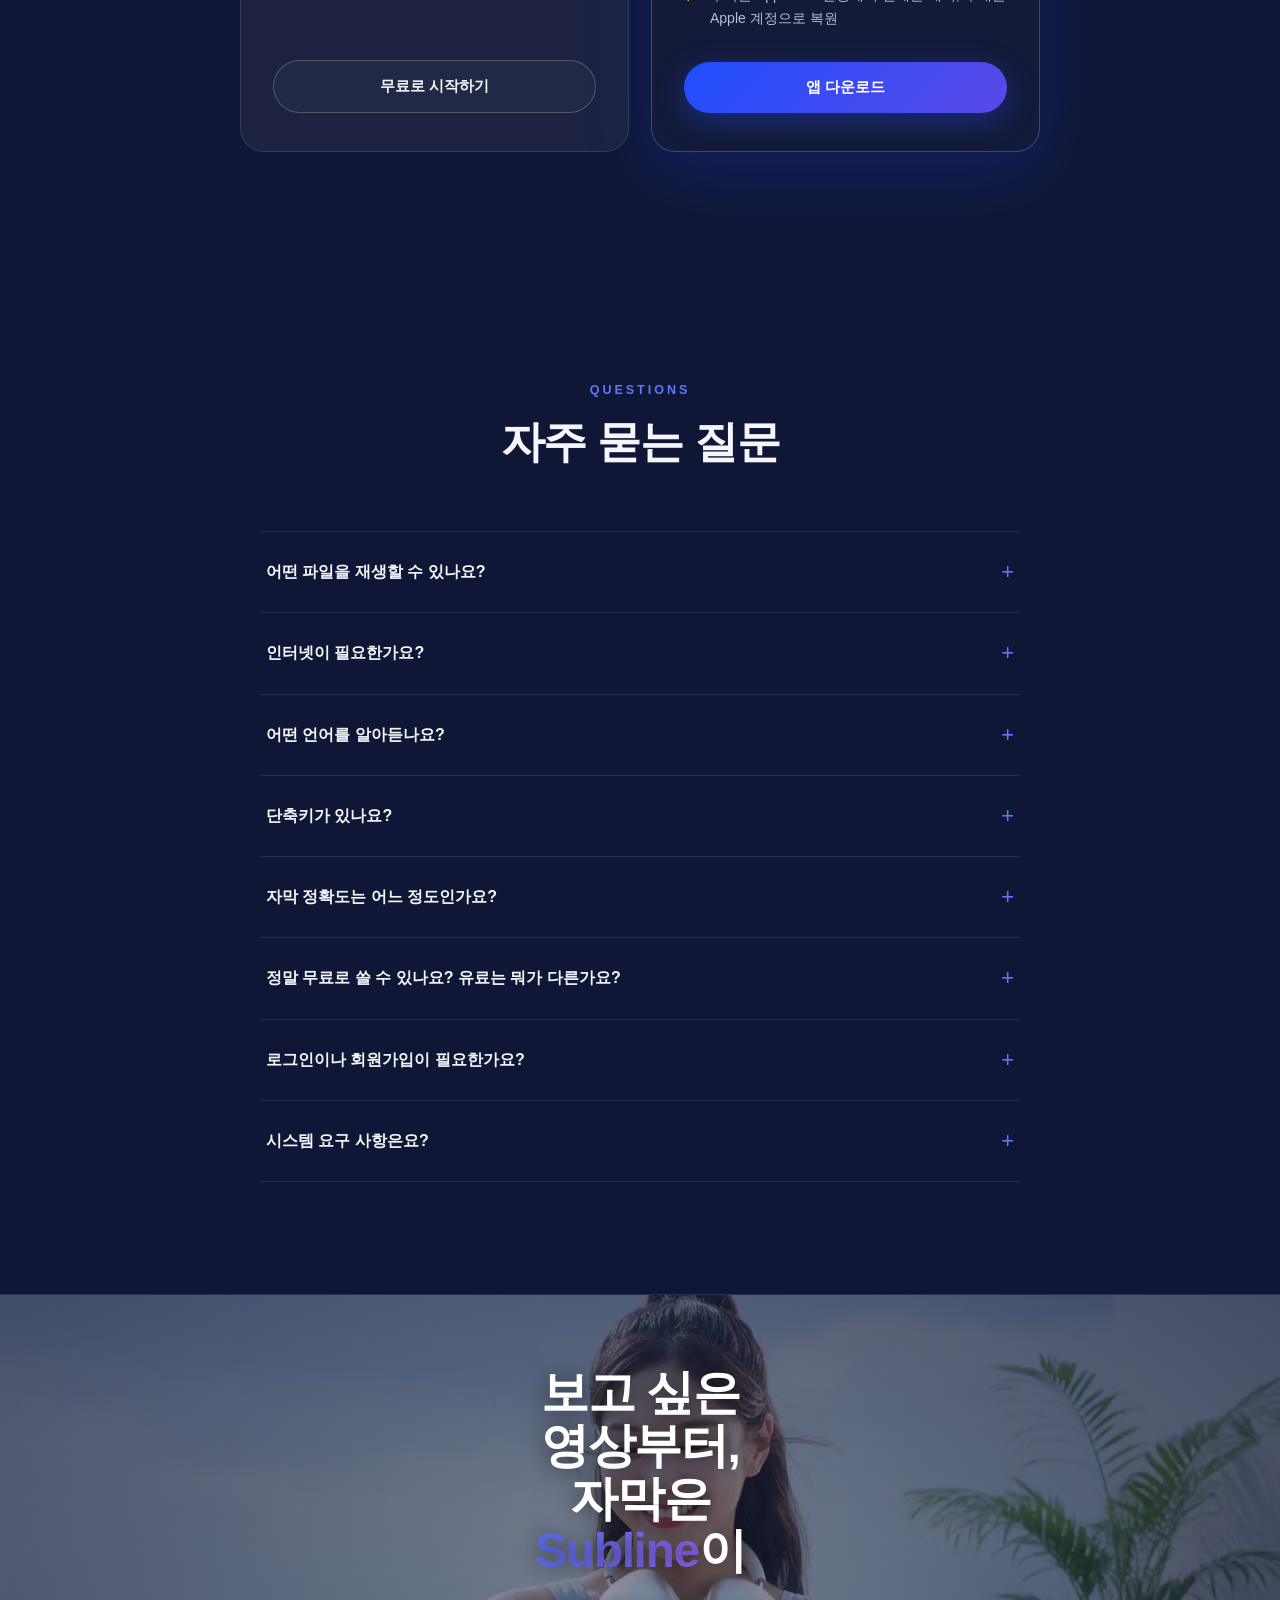
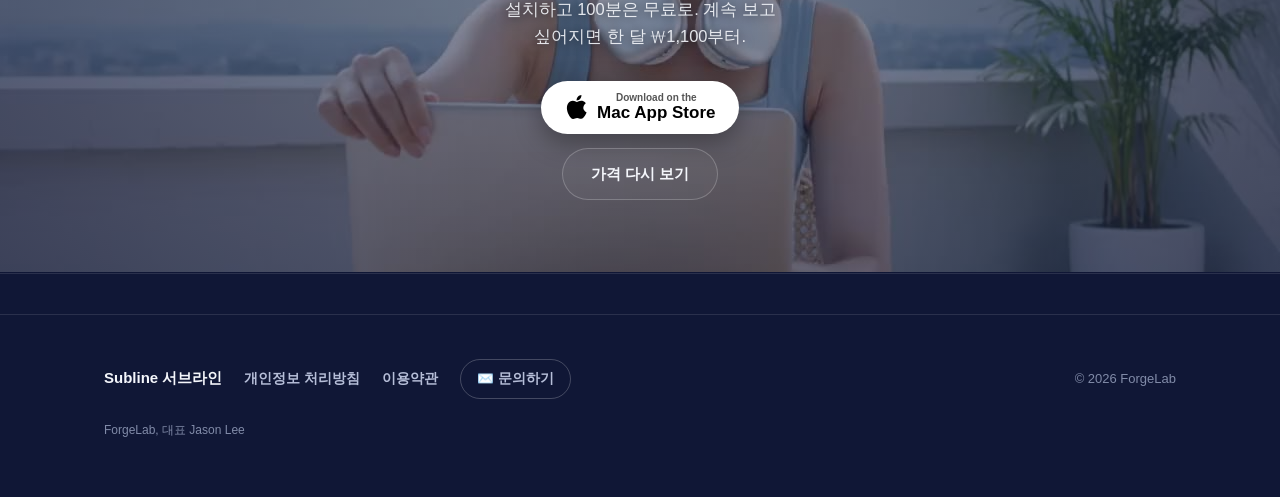
==== commit 7d90aa90: "Show the new plans: 100 free minutes, then monthly, yearly or lifetime Pro Pricing and FAQ list the " ====
--- a/docs/index.html
+++ b/docs/index.html
@@ -214,31 +214,34 @@
   <div class="wrap">
     <div class="sec-head" data-reveal="up">
       <span class="sec-kicker">Pricing</span>
-      <h2>구독 없음. <span class="hl">한 번만.</span></h2>
-      <p>다운로드도 재생도 무료. 자막을 무제한으로 쓰고 싶어질 때만, 딱 한 번.</p>
+      <h2>100분은 무료로, <span class="hl">더 보려면 Pro</span></h2>
+      <p>설치하고 바로 100분을 무료로 재생해 보세요. 계속 쓰고 싶어지면 월간, 연간, 평생 중에서 고르면 됩니다.</p>
     </div>
     <div class="pricing">
       <div class="price-card" data-reveal="unfold-l">
         <h3>무료로 시작</h3>
         <div class="price">₩0</div>
         <ul>
-          <li><strong>영상과 음성 재생은 언제나 무료</strong>: 재생목록, 폴더, 배속, 핀치 줌까지</li>
+          <li><strong>영상과 음성 재생 100분</strong>: 모두 합쳐서, 재생목록, 배속, 핀치 줌 포함</li>
           <li>실시간 자막: 영상 3개까지</li>
-          <li>이미 만든 자막 다시 보기 무제한</li>
+          <li>앱에 들어 있는 샘플 영상은 한도와 상관없이 무료</li>
           <li>로그인, 광고, 추적 없음</li>
         </ul>
         <a class="btn ghost" href="#download" style="margin-top: 24px;">무료로 시작하기</a>
       </div>
       <div class="price-card hot" data-reveal="unfold-r" data-reveal-delay="120">
-        <span class="sale-badge">출시 기념가</span>
         <h3>Subline Pro</h3>
-        <div class="price">₩3,300</div>
-        <div class="price-note">1회 구매로 영구 소장 (US $2.99)</div>
+        <div class="plan-rows">
+          <div class="plan-row"><span>월간</span><strong>₩1,100<small>/월</small></strong></div>
+          <div class="plan-row"><span>연간</span><strong>₩6,600<small>/년</small></strong></div>
+          <div class="plan-row"><span>평생</span><strong>₩9,900<small>한 번</small></strong></div>
+        </div>
+        <div class="price-note">미국 기준 $0.99/월, $5.99/년, 평생 $8.99</div>
         <ul>
-          <li>자막 영상 <strong>무제한</strong></li>
+          <li>재생과 실시간 자막 <strong>무제한</strong></li>
           <li>SRT, WebVTT, 텍스트 내보내기</li>
           <li>재생목록 전체 자막 분석 무제한</li>
-          <li>재설치나 기기 변경 시 Apple ID로 복원, 추가 결제 없음</li>
+          <li>구독은 App Store 설정에서 언제든 해지, 구매는 Apple 계정으로 복원</li>
         </ul>
         <a class="btn primary" href="#download" style="margin-top: 24px;">앱 다운로드</a>
       </div>
@@ -273,7 +276,7 @@
       </details>
       <details>
         <summary>정말 무료로 쓸 수 있나요? 유료는 뭐가 다른가요?</summary>
-        <p>앱 다운로드와 영상, 음성 재생(재생목록, 배속, 줌 포함)은 영원히 무료입니다. 실시간 자막도 영상 3개까지 무료로 체험할 수 있고, 이미 만든 자막은 계속 무료로 볼 수 있습니다. Subline Pro(1회 구매 ₩3,300)는 자막 영상 무제한, SRT, WebVTT, 텍스트 내보내기, 재생목록 전체 자막 분석 무제한을 엽니다. 구독이 아니며, Apple ID로 언제든 복원됩니다.</p>
+        <p>앱 설치는 무료이고, 내 영상과 음성을 모두 합쳐 100분까지 무료로 재생할 수 있습니다. 실시간 자막은 영상 3개까지 무료입니다. 앱에 들어 있는 샘플 영상은 두 한도 어디에도 들어가지 않습니다. 더 쓰려면 Subline Pro를 월간(₩1,100), 연간(₩6,600), 평생 이용권(₩9,900, 1회 결제) 중에서 고르면 됩니다. Pro는 재생과 자막 무제한, SRT, WebVTT, 텍스트 내보내기, 재생목록 전체 자막 분석을 엽니다. 구독은 App Store 계정 설정에서 언제든 해지할 수 있습니다.</p>
       </details>
       <details>
         <summary>로그인이나 회원가입이 필요한가요?</summary>
@@ -296,7 +299,7 @@
   <div class="cine-inner center">
     <div class="cine-copy center-copy" data-reveal="up">
       <h2>보고 싶은 영상부터,<br />자막은 <span class="hl">Subline</span>이</h2>
-      <p>다운로드도 재생도 무료. 자막을 무제한으로 여는 값은 커피 한 잔입니다.</p>
+      <p>설치하고 100분은 무료로. 계속 보고 싶어지면 한 달 ₩1,100부터.</p>
       <div class="hero-ctas">
         <a class="store-badge" href="#" onclick="alert('App Store 출시 준비 중입니다!'); return false;">
           <svg width="22" height="26" viewBox="0 0 22 26" fill="currentColor" aria-hidden="true"><path d="M18.3 13.8c0-3 2.5-4.5 2.6-4.6-1.4-2.1-3.6-2.4-4.4-2.4-1.9-.2-3.7 1.1-4.6 1.1-1 0-2.4-1.1-4-1.1-2 0-3.9 1.2-5 3-2.1 3.7-.5 9.1 1.5 12.1 1 1.5 2.2 3.1 3.8 3 1.5-.1 2.1-1 4-1s2.4 1 4 .9c1.7 0 2.7-1.5 3.7-3 1.2-1.7 1.6-3.4 1.7-3.5-.1 0-3.2-1.2-3.3-4.5zM15.2 4.8c.8-1 1.4-2.4 1.2-3.8-1.2.1-2.7.8-3.5 1.8-.8.9-1.5 2.3-1.3 3.7 1.4.1 2.8-.7 3.6-1.7z"/></svg>
--- a/docs/styles.css
+++ b/docs/styles.css
@@ -420,10 +420,15 @@
 .price-card li::before { content: "✓"; position: absolute; left: 0; color: var(--mint); font-weight: 900; }
 .price-card.hot li::before { color: var(--yellow); }
 .price-card li strong { color: var(--text); }
-.sale-badge {
-  display: block; color: var(--yellow); font-size: 12.5px; font-weight: 800;
-  letter-spacing: 0.5px; margin-bottom: 6px;
-}
+.plan-rows { display: grid; gap: 8px; }
+.plan-row {
+  display: flex; align-items: baseline; justify-content: space-between;
+  padding: 10px 14px; border: 1px solid var(--hairline-2); border-radius: 12px;
+}
+.plan-row span { color: var(--body); font-size: 14px; font-weight: 700; }
+.plan-row strong { color: var(--text); font-size: 22px; font-weight: 900; letter-spacing: -0.5px; }
+.plan-row small { color: var(--body); font-size: 12px; font-weight: 700; letter-spacing: 0; margin-left: 4px; }
+.price-card .price-note { margin-top: 10px; }
 
 /* FAQ */
 .faq { max-width: 760px; margin: 0 auto; }
